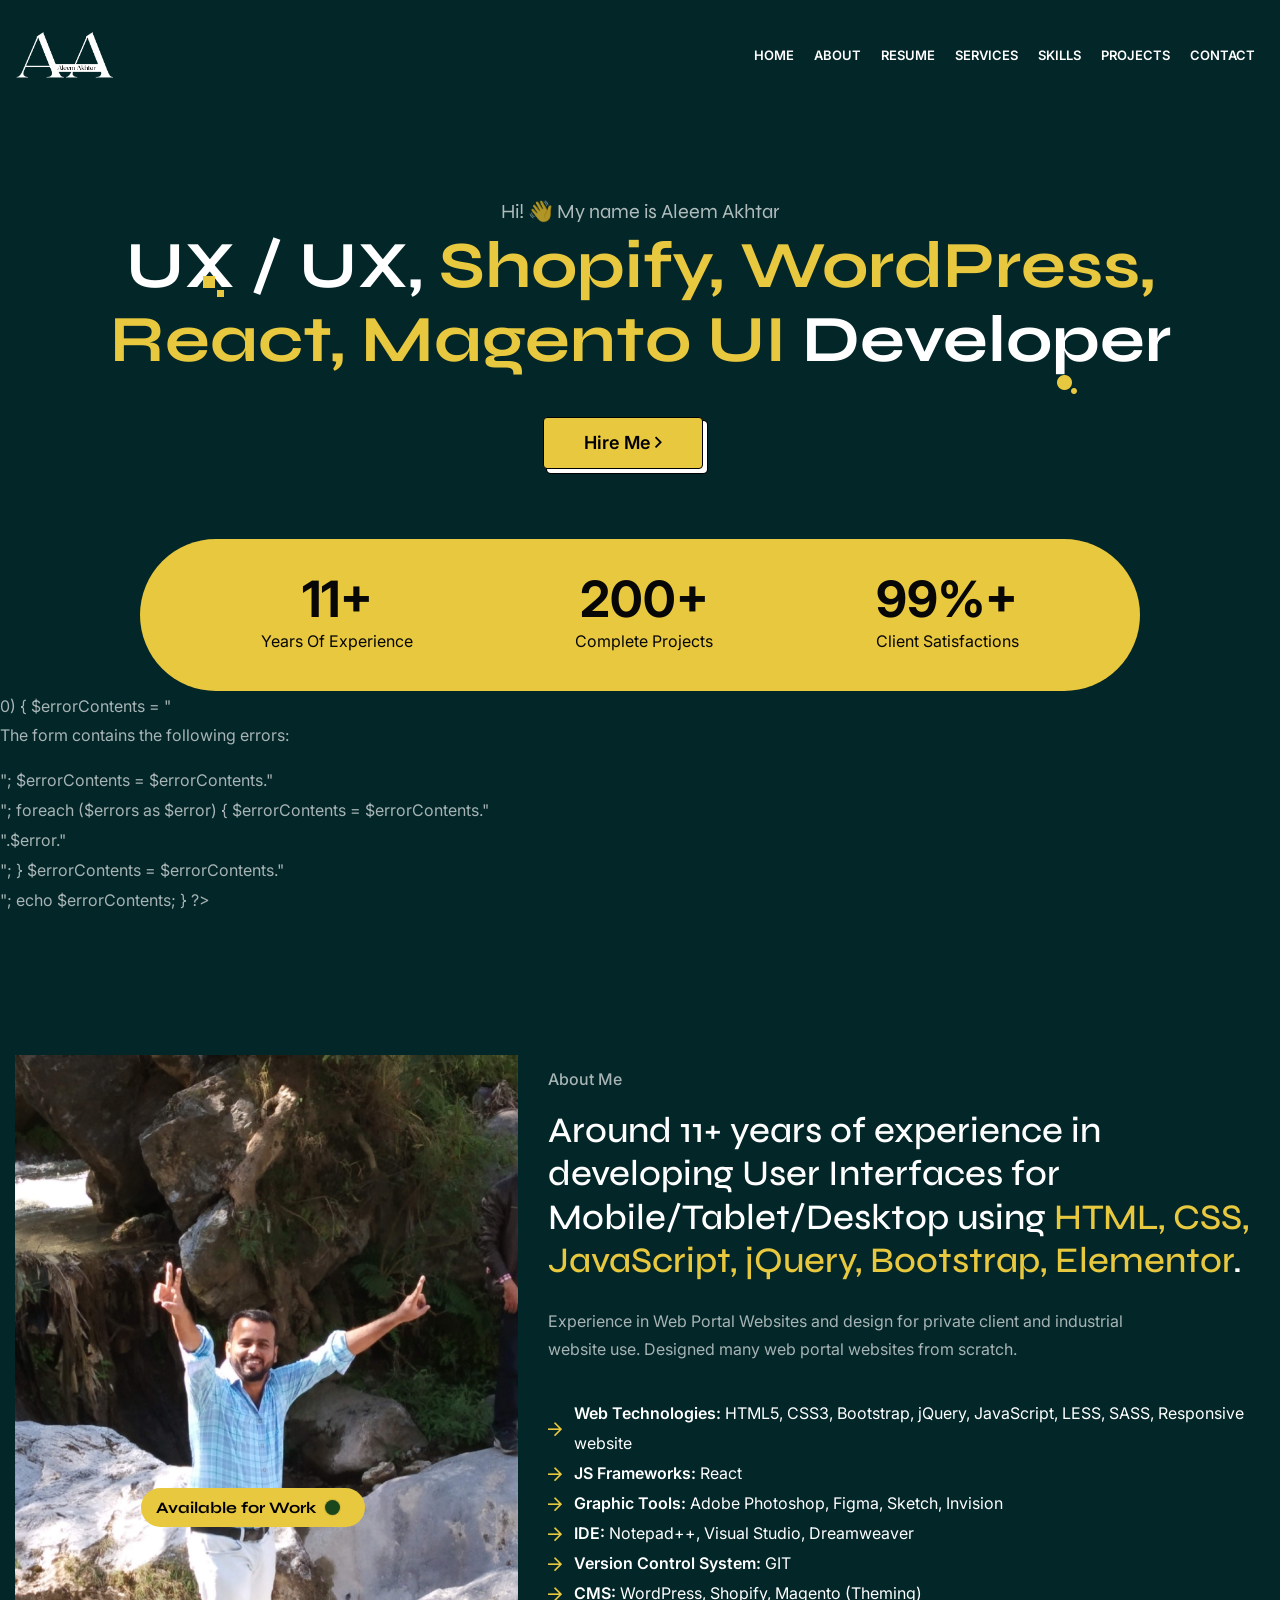
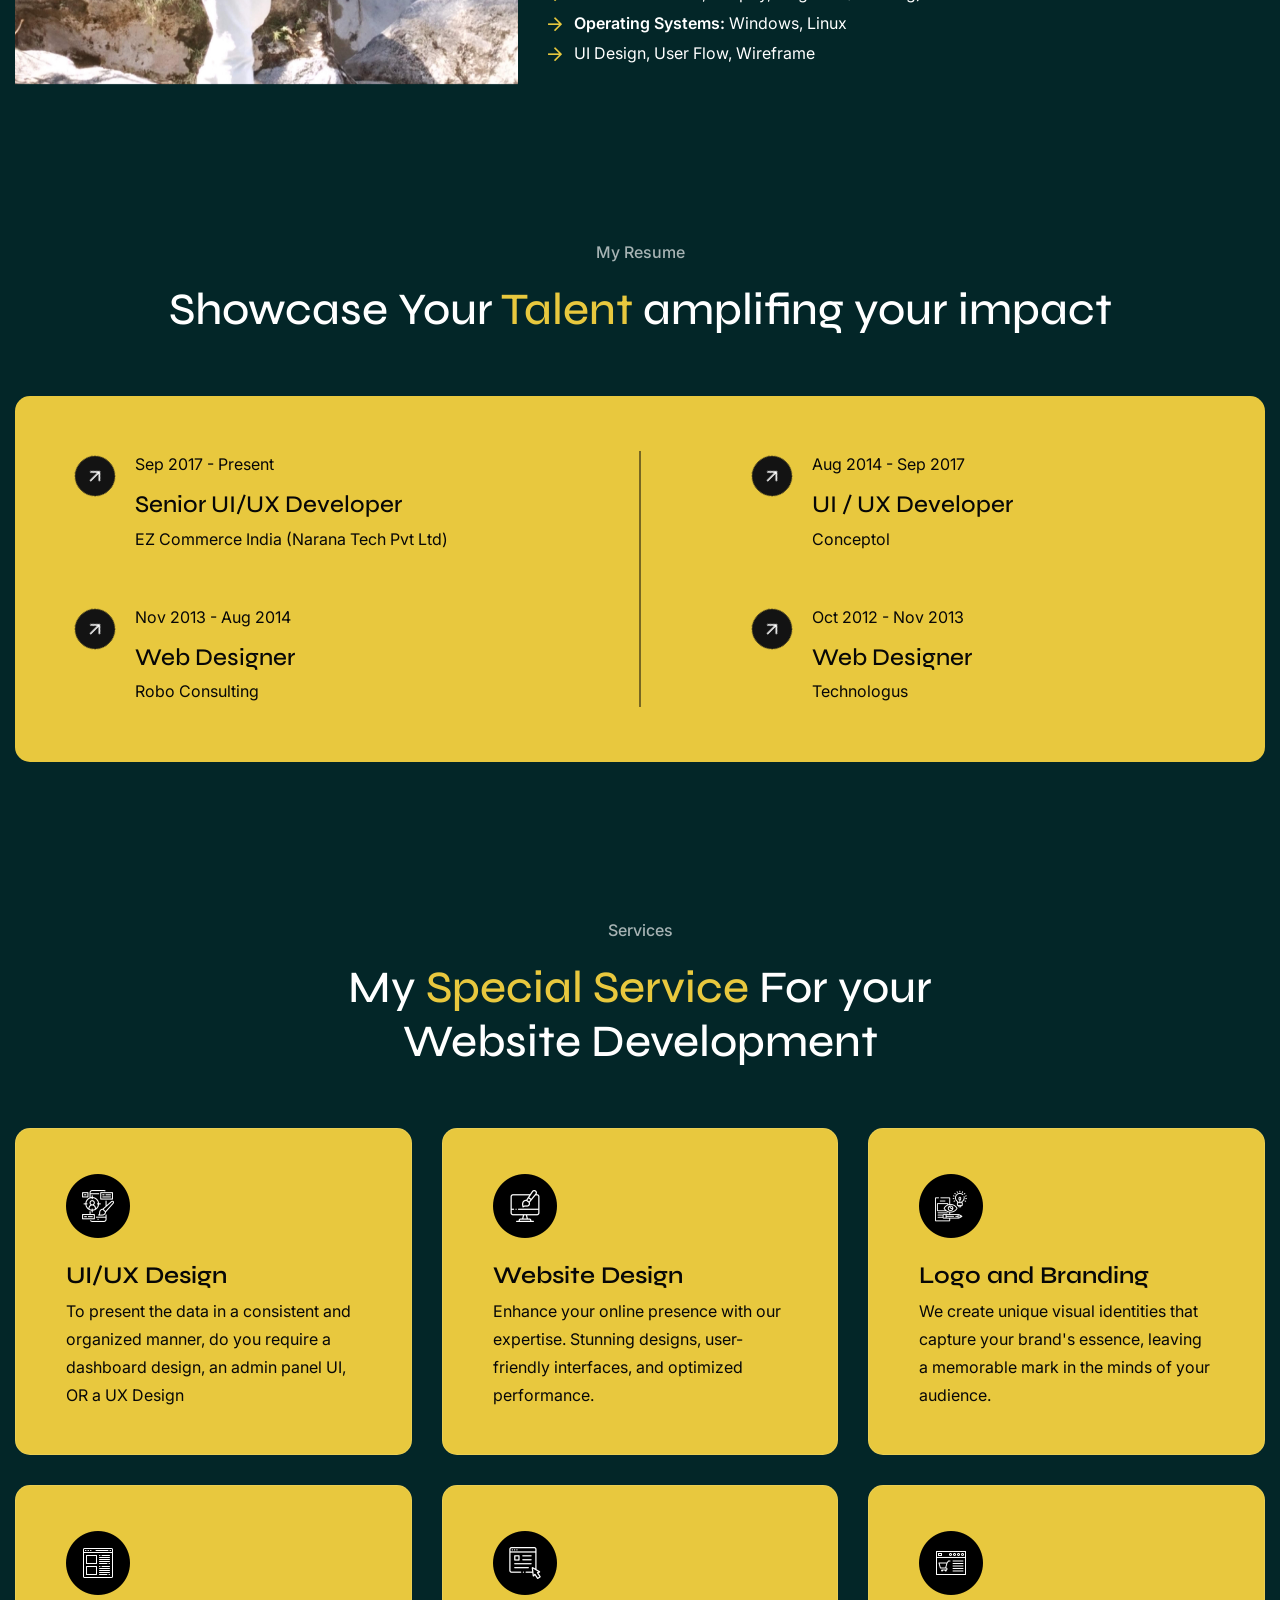
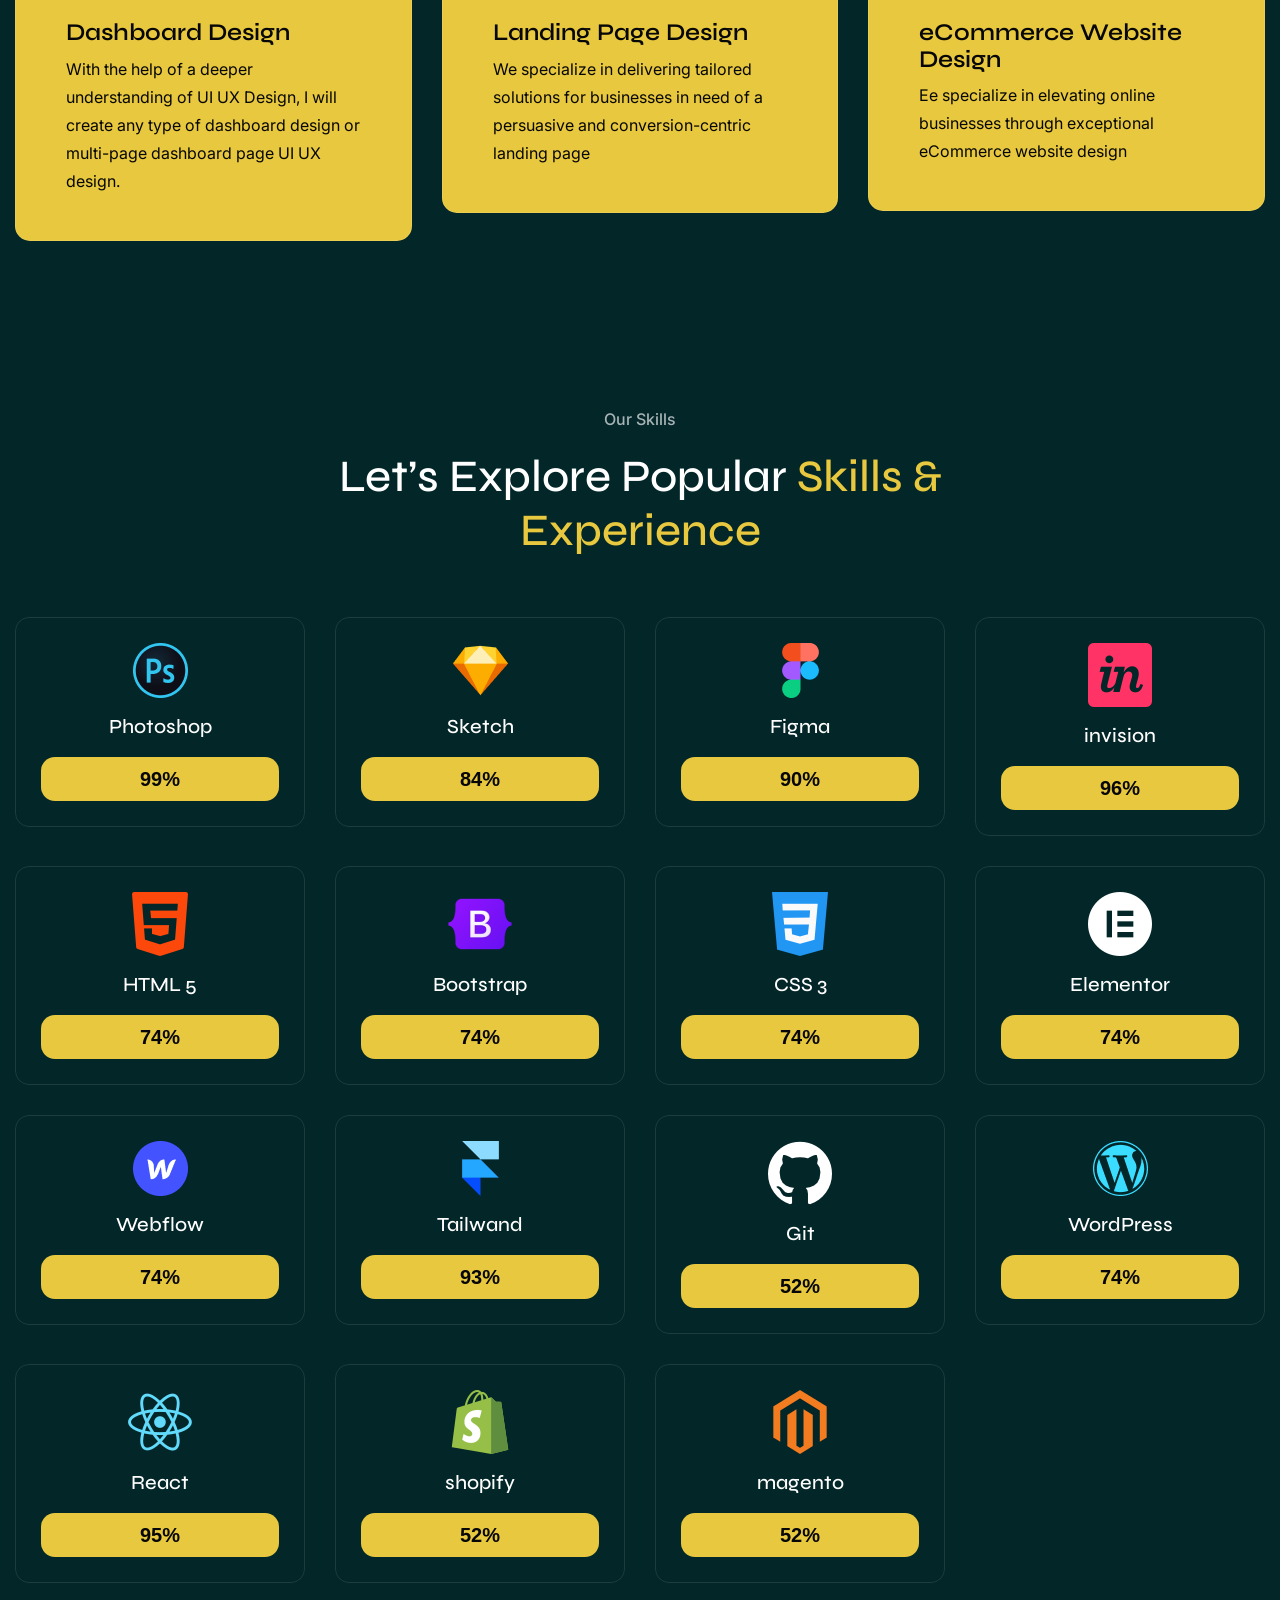
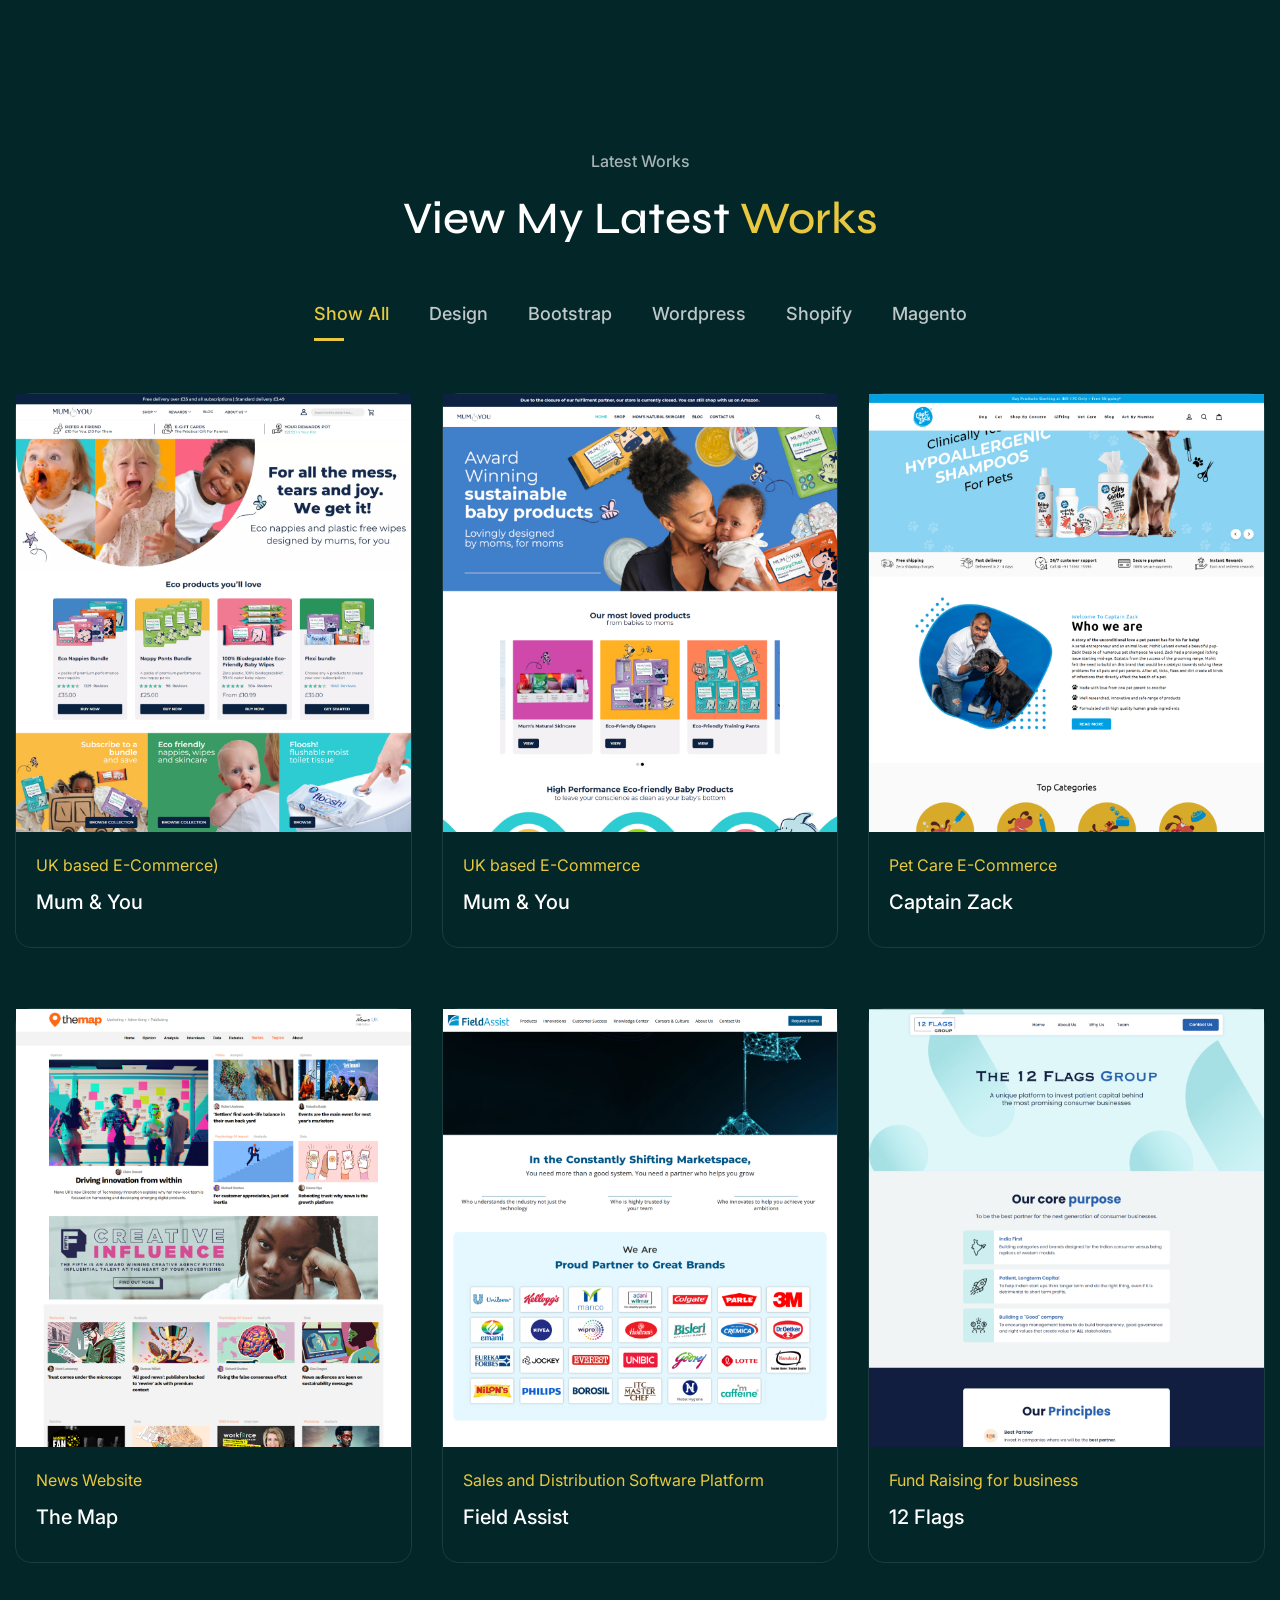
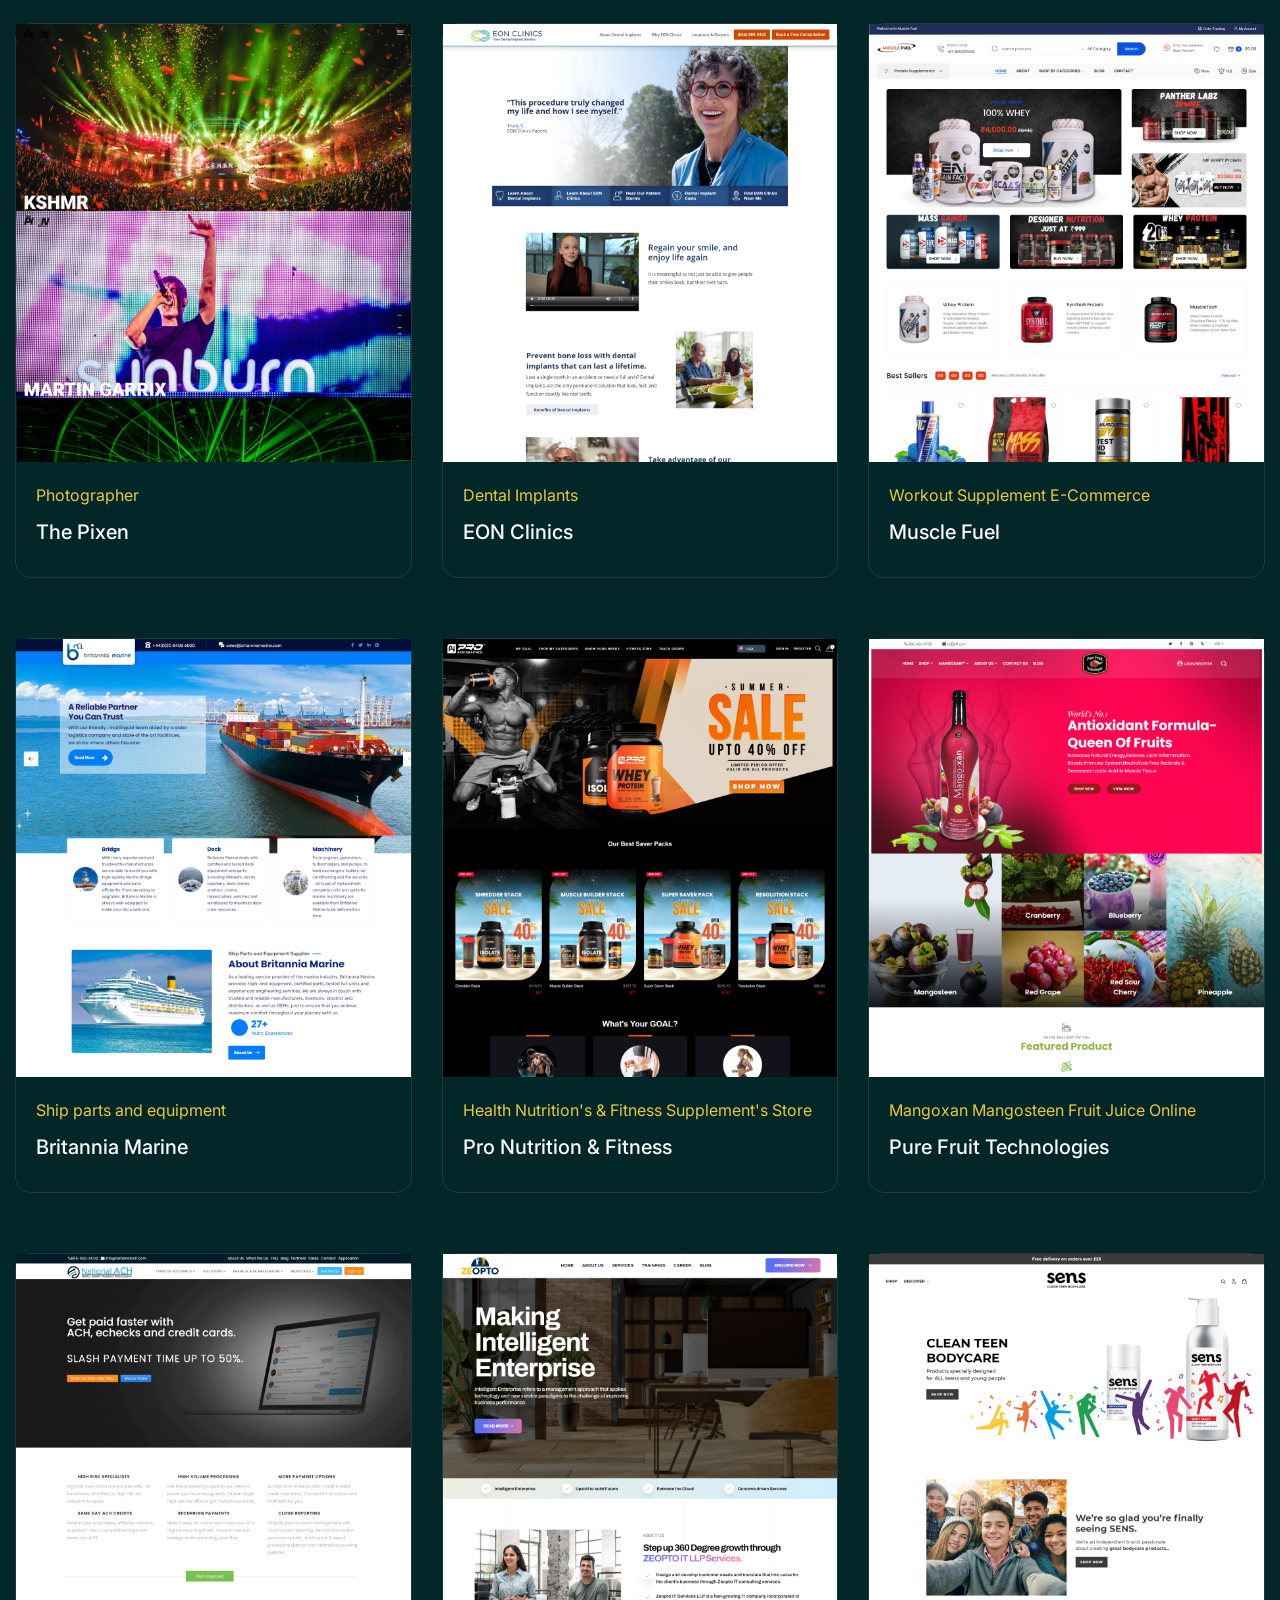
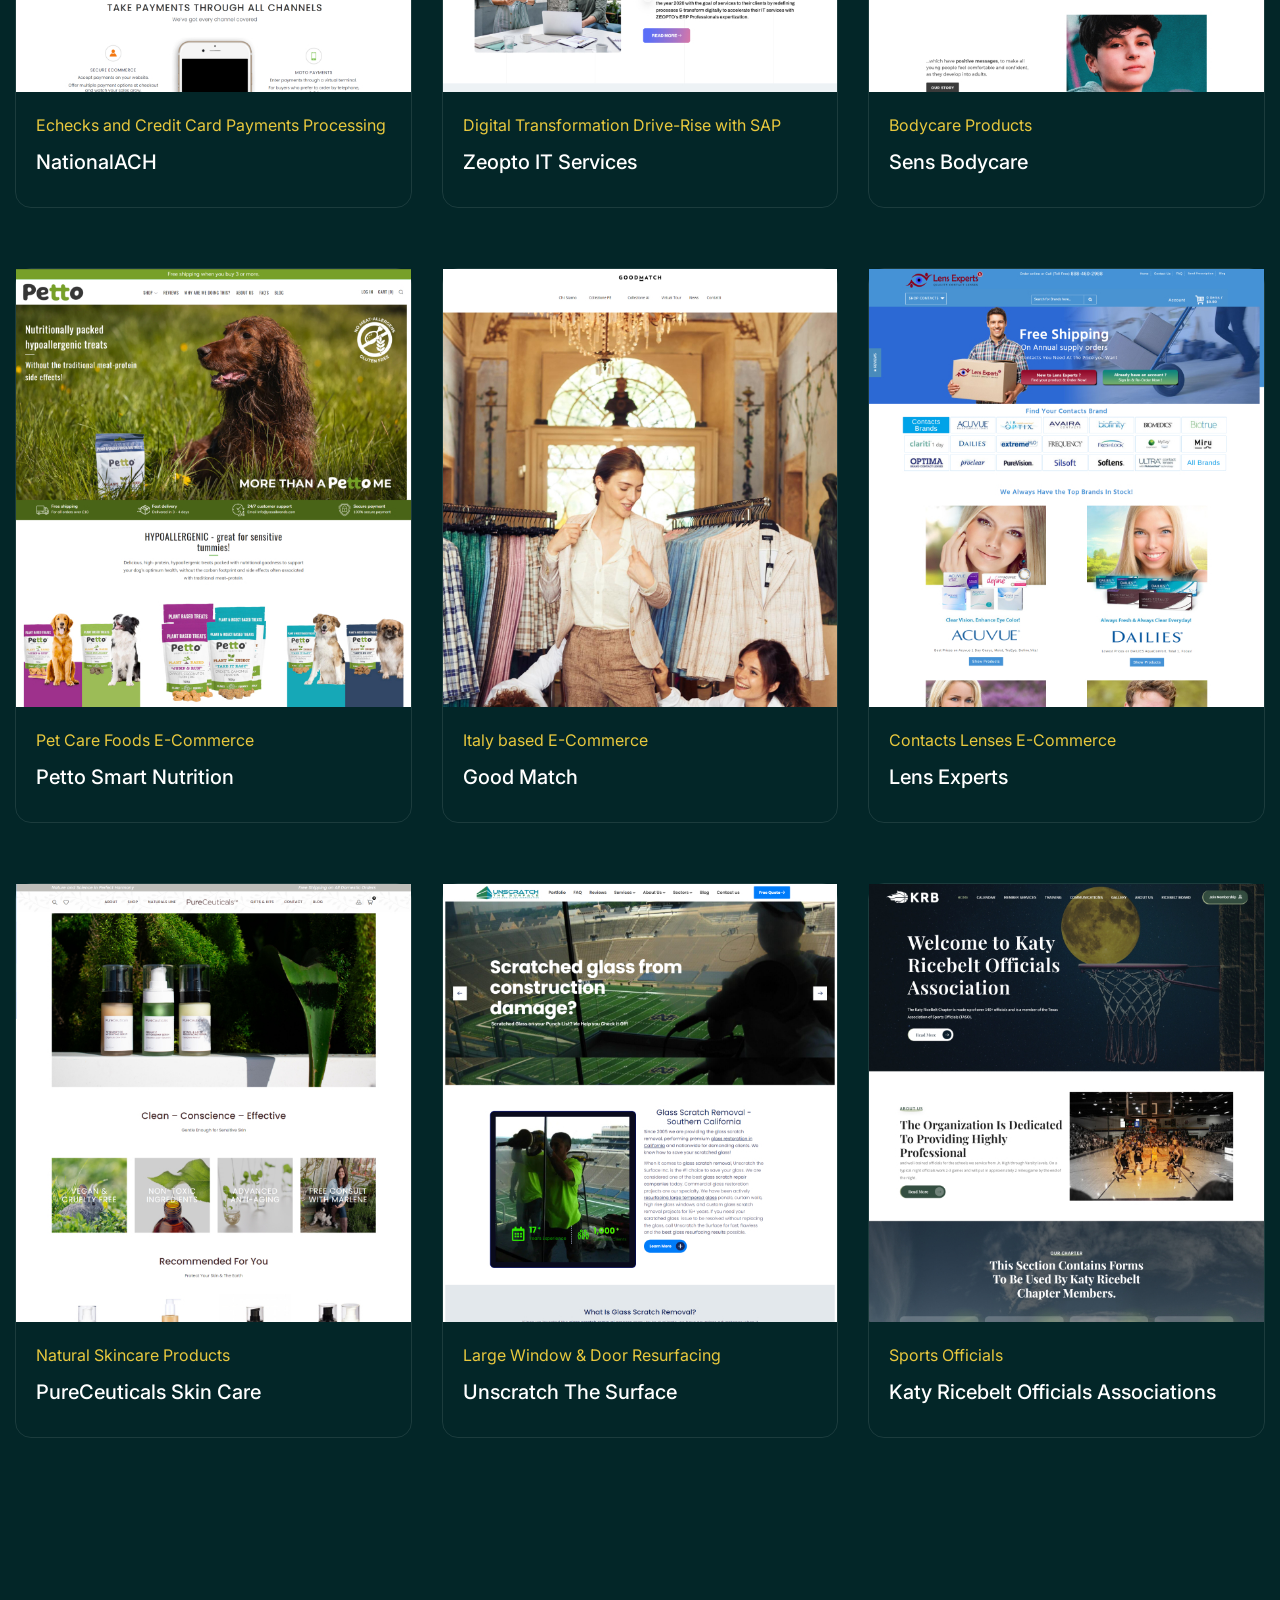
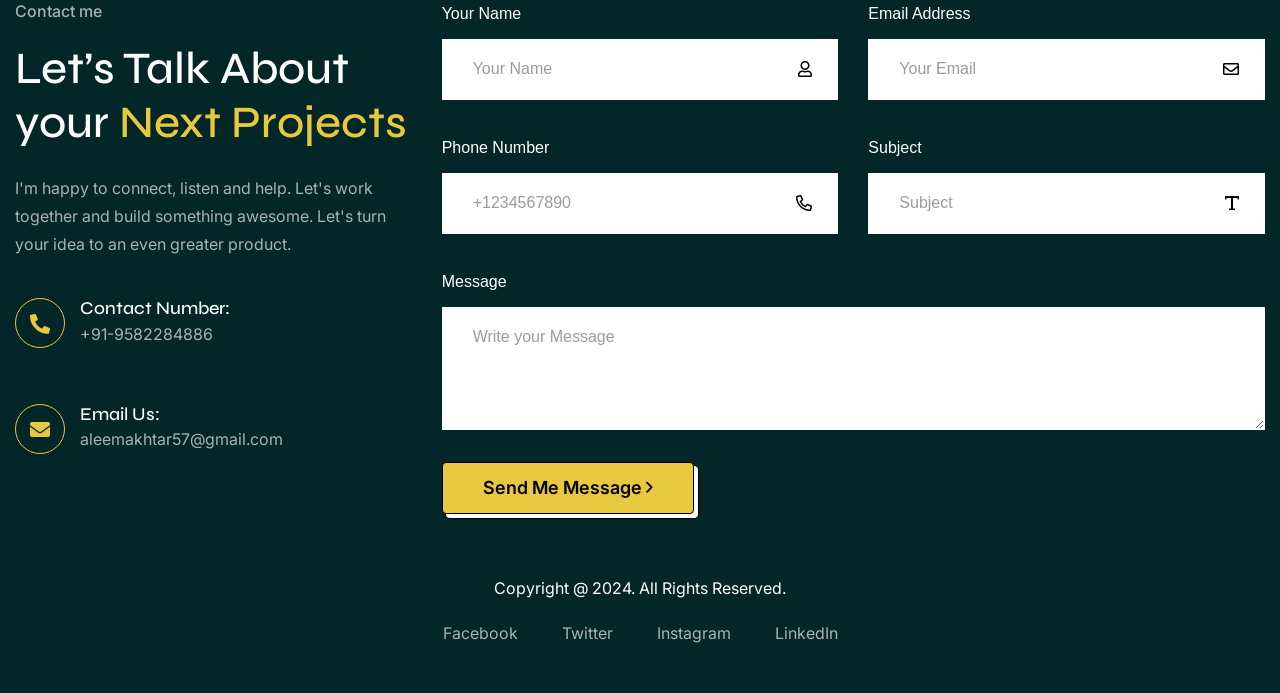
==== index.html @ ec2a960e "Add files via upload" ====
<!DOCTYPE html>
<html lang="en">
<head>
    <!-- META -->
    <meta charset="utf-8">
    <meta http-equiv="X-UA-Compatible" content="IE=edge">
    <meta name="viewport" content="width=device-width, initial-scale=1">
    <meta name="description" content="">
    <meta name="keywords" content="">
    <meta name="author" content="">
    <!-- PAGE TITLE -->
    <title>Aleem Akhtar</title>
    <!-- FAVICON ICON -->
    <link rel="shortcut icon" href="assets/images/favicon.png" type="image/x-icon" />
    <!-- ALL GOOGLE FONTS -->
    <link rel="preconnect" href="https://fonts.googleapis.com/">
    <link rel="preconnect" href="https://fonts.gstatic.com/" crossorigin>
    <link href="https://fonts.googleapis.com/css2?family=Inter:wght@300;400;600;700;900&amp;family=Syne:wght@400;500;600;700;800&amp;display=swap" rel="stylesheet">
    <!-- BOOTSTRAP CSS -->
    <link rel="stylesheet" href="assets/css/bootstrap.min.css" />
    <!-- FONT AWESOME CSS -->
    <link rel="stylesheet" href="assets/css/fontawesome.min.css" />
    <!-- NICE SELECT CSS -->
    <link rel="stylesheet" href="assets/css/nice-select.min.css" />
    <!-- ANIMATE CSS -->
    <link rel="stylesheet" href="assets/css/animate.min.css" />
    <!-- SLICK CSS -->
    <link rel="stylesheet" href="assets/css/slick.min.css" />
    <!-- SPACING CSS -->
    <link rel="stylesheet" href="assets/css/spacing.css" />
    <!-- MAIN STYLE CSS -->
    <link rel="stylesheet" href="assets/css/style.css" />
    <!-- RESPONSIVE CSS -->
    <link rel="stylesheet" href="assets/css/responsive.css">
    <!-- HTML5 shim and Respond.js IE8 support of HTML5 elements and media queries -->
    <!-- WARNING: Respond.js doesn't work if you view the page via file:// -->
    <!--[if lt IE 9]>
      <script src="https://oss.maxcdn.com/html5shiv/3.7.2/html5shiv.min.js"></script>
      <script src="https://oss.maxcdn.com/respond/1.4.2/respond.min.js"></script>
    <![endif]-->
</head>

<body>

    <!-- START PRELOADER AREA-->
    <div id="preloader-area">
        <div class="loader">
            <div class="bounce1"></div>
            <div class="bounce2"></div>
            <div class="bounce3"></div>
        </div>
    </div>
    <!-- END PRELOADER AREA -->
    <!-- START MENU DESIGN AREA -->
    <header class="main-header menu-absolute">
        <div class="header-upper">
            <div class="container">
                <div class="header-inner d-flex align-items-center">
                    <!-- START LOGO DESIGN AREA -->
                    <div class="logo-outer">
                        <div class="logo">
                            <a href="#"><img src="assets/images/logos/logo.png" alt="Logo" title="Logo" /></a>
                        </div>
                    </div>
                    <!-- / END LOGO DESIGN AREA -->
                    <!-- START NAV DESIGN AREA -->
                    <div class="nav-outer">
                        <!-- Main Menu -->
                        <nav class="main-menu navbar-expand-lg">
                            <div class="navbar-header">
                                <div class="mobile-logo my-15">
                                    <a href="#">
                                        <img src="assets/images/logos/logo.png" alt="Logo" title="Logo" />
                                    </a>
                                </div>
                                <!-- Toggle Button -->
                                <button type="button" class="navbar-toggle me-4" data-bs-toggle="collapse" data-bs-target=".navbar-collapse">
                                    <span class="icon-bar"></span>
                                    <span class="icon-bar"></span>
                                    <span class="icon-bar"></span>
                                </button>
                            </div>
                            <div class="navbar-collapse collapse">
                                <ul class="navigation onepage clearfix">
                                    <li><a class="nav-link-click" href="#home">Home</a></li>
                                    <li><a class="nav-link-click" href="#about">about</a></li>
                                    <li><a class="nav-link-click" href="#resume">Resume</a></li>
                                    <li><a class="nav-link-click" href="#services">services</a></li>
                                    <li><a class="nav-link-click" href="#skills">skills</a></li>
                                    <li><a class="nav-link-click" href="#portfolio">projects</a></li>
                                    <li><a class="nav-link-click" href="#contact">Contact</a></li>
                                </ul>
                            </div>
                        </nav>
                        <!-- / END NAV DESIGN AREA -->
                    </div>
                </div>
            </div>
        </div>
    </header>
    <!-- / END MENU DESIGN AREA -->
    <!-- START HEADER DESIGN AREA -->
    <section id="home" class="main-hero-area">
        <div class="container">
            <div class="row align-items-center">
                <div class="col-lg-12 col-sm-12">
                    <!-- START HERO DESIGN AREA -->
                    <div class="hero-content rmb-25 wow fadeInUp delay-0-2s text-center">
                        <h2>Hi! 👋 My name is Aleem Akhtar</h2>
                        <h1>UX / UX, <span>Shopify, WordPress, React, Magento UI</span> Developer</h1>
                        <div class="dot-shape">
                            <img src="assets/images/shape/about-dot.png" alt="Shape" />
                        </div>
                        <div class="dot-shape2">
                            <img src="assets/images/shape/dot-shape-circle.png" alt="Shape" />
                        </div>
                        <div class="hero-btns">
                            <a href="#contact" class="theme-btn">Hire Me <i class="far fa-angle-right"></i></a>
                        </div>
                    </div>
                    <!-- / END HERO DESIGN AREA -->
                    <!-- START COUNTER DESIGN AREA -->
                    <div class="hero-counter-area d-flex justify-content-around wow fadeInUp delay-0-4s">
                        <div class="counter-item counter-text-wrap">
                            <span class="count-text plus" data-speed="3000" data-stop="11">0</span>
                            <span class="counter-title">Years Of Experience</span>
                        </div>
                        <div class="counter-item counter-text-wrap">
                            <span class="count-text plus" data-speed="3000" data-stop="200">0</span>
                            <span class="counter-title">Complete Projects</span>
                        </div>
                        <div class="counter-item counter-text-wrap">
                            <span class="count-text percent" data-speed="3000" data-stop="99">0</span>
                            <span class="counter-title">Client Satisfactions</span>
                        </div>
                    </div>
                    <!-- / END COUNTER DESIGN AREA -->
                </div>
            </div>
        </div>
        </div>
    </section>
    <!-- / END HEADER DESIGN AREA -->
	
	<?php if($success) {
		echo "Mail sent successfully";
	} else if(count($erros)>0) {
		$errorContents = "<p>The form contains the following errors:</p>";
		$errorContents = $errorContents."<ul>";
        foreach ($errors as $error) {
			
           $errorContents = $errorContents."<li>".$error."</li>";
        }
		$errorContents = $errorContents."</ul>";
		echo $errorContents;
	}
	?>
    <!-- START ABOUT DESIGN AREA -->
    <section id="about" class="about-area">
        <div class="container">
            <div class="row gap-100 align-items-center">
                <!-- START ABOUT IMAGE DESIGN AREA -->
                <div class="col-lg-5">
                    <div class="about-image-part wow fadeInUp delay-0-3s">
                        <img src="assets/images/about/about1.jpg" alt="About Me" />
                        <div class="about-btn btn-one wow fadeInRight delay-0-4s">
                            <h6>Available for Work</h6>
                            <div class="circle pulse color-pulse"></div>
                        </div>
                        <div class="dot-shape">
                            <img src="assets/images/shape/about-dot.png" alt="Shape" />
                        </div>
                    </div>
                </div>
                <!-- / END ABOUT IMAGE DESIGN AREA -->
                <!-- START ABOUT TEXT DESIGN AREA -->
                <div class="col-lg-7">
                    <div class="about-content-part rel z-2 rmb-55">
                        <div class="section-title mb-35 wow fadeInUp delay-0-2s">
                            <span class="sub-title mb-15">About Me</span>
                            <h2>Around 11+ years of experience in developing User Interfaces for Mobile/Tablet/Desktop using <span>HTML, CSS, JavaScript, jQuery, Bootstrap, Elementor</span>.
                            </h2>
                            <p>Experience in Web Portal Websites and design for private client and industrial website use. Designed many web portal websites from scratch.
                            </p>
							

                        </div>
                        <ul class="list-style-one one-column wow fadeInUp delay-0-2s">
                           <li><span>Web Technologies:</span> HTML5, CSS3, Bootstrap, jQuery, JavaScript, LESS, SASS, Responsive website</p>
<li><span>JS Frameworks:</span> React</p>
<li><span>Graphic Tools:</span> Adobe Photoshop, Figma, Sketch, Invision</p>
<li><span>IDE:</span> Notepad++, Visual Studio, Dreamweaver</p>
<li><span>Version Control System:</span> GIT</p>
<li><span>CMS:</span> WordPress, Shopify, Magento (Theming)</p>
<li><span>Operating Systems:</span> Windows, Linux</p>
<li>UI Design, User Flow, Wireframe</p>

                        </ul>
                    </div>
                </div>
                <!-- / END ABOUT TEXT DESIGN AREA -->
            </div>
        </div>
    </section>
    <!-- / END ABOUT DESIGN AREA -->
    <!-- START RESUME DESIGN AREA -->
    <section id="resume" class="resume-area">
        <div class="container">
            <div class="row">
                <div class="col-lg-12">
                    <div class="row">
                        <div class="col-xl-12 col-lg-12">
                            <div class="section-title mb-60 wow fadeInUp delay-0-2s text-center">
                                <span class="sub-title mb-15">My Resume</span>
                                <h2>Showcase Your <span>Talent</span> amplifing your impact </h2>
                            </div>
                        </div>
                    </div>
                    <div class="resume-items-wrap">
                        <div class="row justify-content-between">
                            <!-- START SINGLE RESUME DESIGN AREA -->
                            <div class="col-xl-5 col-md-6">
                                <div class="resume-item wow fadeInUp delay-0-3s">
                                    <div class="icon">
                                        <i class="far fa-arrow-right"></i>
                                    </div>
                                    <div class="content">
                                        <span class="years">Sep 2017 - Present</span>
                                        <h4>Senior UI/UX Developer</h4>
                                        <span class="company">EZ Commerce India (Narana Tech Pvt Ltd)</span>
                                    </div>
                                </div>
                            </div>
                            <!-- / END SINGLE RESUME DESIGN AREA -->
                            <!-- START SINGLE RESUME DESIGN AREA -->
                            <div class="col-xl-5 col-md-6">
                                <div class="resume-item wow fadeInUp delay-0-4s">
                                    <div class="icon">
                                        <i class="far fa-arrow-right"></i>
                                    </div>
                                    <div class="content">
                                        <span class="years">Aug 2014 - Sep 2017</span>
                                        <h4>UI / UX Developer </h4>
                                        <span class="company">Conceptol</span>
                                    </div>
                                </div>
                            </div>
                            <!-- / END SINGLE RESUME DESIGN AREA -->
                            <!-- START SINGLE RESUME DESIGN AREA -->
                            <div class="col-xl-5 col-md-6">
                                <div class="resume-item wow fadeInUp delay-0-2s">
                                    <div class="icon">
                                        <i class="far fa-arrow-right"></i>
                                    </div>
                                    <div class="content">
                                        <span class="years">Nov 2013 - Aug 2014</span>
                                        <h4>Web Designer </h4>
                                        <span class="company">Robo Consulting</span>
                                    </div>
                                </div>
                            </div>
                            <!-- / END SINGLE RESUME DESIGN AREA -->
                            <!-- START SINGLE RESUME DESIGN AREA -->
                            <div class="col-xl-5 col-md-6">
                                <div class="resume-item wow fadeInUp delay-0-4s">
                                    <div class="icon">
                                        <i class="far fa-arrow-right"></i>
                                    </div>
                                    <div class="content">
                                        <span class="years">Oct 2012 - Nov 2013</span>
                                        <h4>Web Designer </h4>
                                        <span class="company">Technologus</span>
                                    </div>
                                </div>
                            </div>
                            <!-- / END SINGLE RESUME DESIGN AREA -->
                           
                           
                        </div>
                    </div>
                </div>
            </div>
        </div>
    </section>
    <!-- / END RESUME DESIGN AREA -->
    <!-- START SERVICE DESIGN AREA -->
    <section id="services" class="services-area">
        <div class="container">
            <div class="row justify-content-center">
                <div class="col-xl-6 col-lg-8">
                    <div class="section-title text-center mb-60 wow fadeInUp delay-0-2s">
                        <span class="sub-title mb-15">Services</span>
                        <h2>
                            My <span>Special Service</span> For your Website Development
                        </h2>
                    </div>
                </div>
            </div>
            <div class="row">
                <!-- START SINGLE SERVICE DESIGN AREA -->
                <div class="col-lg-4 col-md-6">
                    <div class="service-item wow fadeInUp delay-0-2s">
                        <div class="content">
                           <img src="assets/images/skills/ui-ux.png" alt="" />
                            <h4>UI/UX Design</h4>
                            <p>To present the data in a consistent and organized manner, do you require a dashboard design, an admin panel UI, OR a UX Design</p>
                        </div>
                    </div>
                </div>
                <!-- / END SINGLE SERVICE DESIGN AREA -->
                <!-- START SINGLE SERVICE DESIGN AREA -->
                <div class="col-lg-4 col-md-6">
                    <div class="service-item wow fadeInUp delay-0-4s">
                        <div class="content">
                            <img src="assets/images/skills/Website-Design.png" alt="" />
                            <h4>Website Design</h4>
                            <p>Enhance your online presence with our expertise. Stunning designs, user-friendly interfaces, and optimized performance. </p>
                        </div>
                    </div>
                </div>
                <!-- / END SINGLE SERVICE DESIGN AREA -->
                <!-- START SINGLE SERVICE DESIGN AREA -->
                <div class="col-lg-4 col-md-6">
                    <div class="service-item wow fadeInUp delay-0-6s">
                        <div class="content">
                             <img src="assets/images/skills/Logo-Branding.png" alt="" />
                            <h4>Logo and Branding</h4>
                            <p> We create unique visual identities that capture your brand's essence, leaving a memorable mark in the minds of your audience.</p>
                        </div>
                    </div>
                </div>
                <!-- / END SINGLE SERVICE DESIGN AREA -->
				<!-- START SINGLE SERVICE DESIGN AREA -->
                <div class="col-lg-4 col-md-6">
                    <div class="service-item wow fadeInUp delay-0-2s">
                        <div class="content">
                               <img src="assets/images/skills/Dashboard-Design.png" alt="" />
                            <h4>Dashboard Design</h4>
                            <p>With the help of a deeper understanding of UI UX Design, I will create any type of dashboard design or multi-page dashboard page UI UX design.</p>
                        </div>
                    </div>
                </div>
                <!-- / END SINGLE SERVICE DESIGN AREA -->
                <!-- START SINGLE SERVICE DESIGN AREA -->
                <div class="col-lg-4 col-md-6">
                    <div class="service-item wow fadeInUp delay-0-4s">
                        <div class="content">
                             <img src="assets/images/skills/Landing-Page-Design.png" alt="" />
                            <h4>Landing Page Design</h4>
                            <p>We specialize in delivering tailored solutions for businesses in need of a persuasive and conversion-centric landing page</p>
                        </div>
                    </div>
                </div>
                <!-- / END SINGLE SERVICE DESIGN AREA -->
                <!-- START SINGLE SERVICE DESIGN AREA -->
                <div class="col-lg-4 col-md-6">
                    <div class="service-item wow fadeInUp delay-0-6s">
                        <div class="content">
                              <img src="assets/images/skills/eCommerce-Website-Design.png" alt="" />
                            <h4>eCommerce Website Design</h4>
                            <p>Ee specialize in elevating online businesses through exceptional eCommerce website design</p>
                        </div>
                    </div>
                </div>
                <!-- / END SINGLE SERVICE DESIGN AREA -->
            </div>
        </div>
    </section>
    <!-- / END SERVICE DESIGN AREA -->
    <!-- START SKILL DESIGN AREA -->
    <section id="skills" class="skill-area">
        <div class="container">
            <div class="row justify-content-center">
                <div class="col-xl-6 col-lg-8">
                    <div class="section-title text-center mb-60 wow fadeInUp delay-0-2s">
                        <span class="sub-title mb-15">Our Skills</span>
                        <h2>
                            Let’s Explore Popular <span>Skills & Experience</span>
                        </h2>
                    </div>
                </div>
            </div>
            <div class="row">
                <div class="col-lg-12">
                    <div class="skill-items-wrap">
                        <div class="row">
						 <div class="col-xl-3 col-lg-4 col-md-3 col-sm-4 col-6">
                                <div class="skill-item wow fadeInUp delay-0-4s">
                                    <img src="assets/images/skills/skill3.png" alt="Skill" />
                                    <h5>Photoshop</h5>
                                    <span class="percent">99%</span>
                                </div>
                            </div>
							  <div class="col-xl-3 col-lg-4 col-md-3 col-sm-4 col-6">
                                <div class="skill-item wow fadeInUp delay-0-5s">
                                    <img src="assets/images/skills/skill8.png" alt="Skill" />
                                    <h5>Sketch</h5>
                                    <span class="percent">84%</span>
                                </div>
                            </div>
                            <div class="col-xl-3 col-lg-4 col-md-3 col-sm-4 col-6">
                                <div class="skill-item wow fadeInUp delay-0-2s">
                                    <img src="assets/images/skills/skill1.png" alt="Skill" />
                                    <h5>Figma</h5>
                                    <span class="percent">90%</span>
                                </div>
                            </div>
                             <div class="col-xl-3 col-lg-4 col-md-3 col-sm-4 col-6">
                                <div class="skill-item wow fadeInUp delay-0-3s">
                                    <img src="assets/images/skills/invision.png" alt="Skill" />
                                    <h5>invision</h5>
                                    <span class="percent">96%</span>
                                </div>
                            </div>
                          
                            <div class="col-xl-3 col-lg-4 col-md-3 col-sm-4 col-6">
                                <div class="skill-item wow fadeInUp delay-0-5s">
                                    <img src="assets/images/skills/html-5.png" alt="Skill" />
                                    <h5>HTML 5</h5>
                                    <span class="percent">74%</span>
                                </div>
                            </div>
							<div class="col-xl-3 col-lg-4 col-md-3 col-sm-4 col-6">
                                <div class="skill-item wow fadeInUp delay-0-5s">
                                    <img src="assets/images/skills/bootstrap.png" alt="Skill" />
                                    <h5>Bootstrap</h5>
                                    <span class="percent">74%</span>
                                </div>
                            </div>
							<div class="col-xl-3 col-lg-4 col-md-3 col-sm-4 col-6">
                                <div class="skill-item wow fadeInUp delay-0-5s">
                                    <img src="assets/images/skills/css-3.png" alt="Skill" />
                                    <h5>CSS 3</h5>
                                    <span class="percent">74%</span>
                                </div>
                            </div>
							  <div class="col-xl-3 col-lg-4 col-md-3 col-sm-4 col-6">
                                <div class="skill-item wow fadeInUp delay-0-5s">
                                    <img src="assets/images/skills/elementor.png" alt="Skill" />
                                    <h5>Elementor</h5>
                                    <span class="percent">74%</span>
                                </div>
                            </div>
							<div class="col-xl-3 col-lg-4 col-md-3 col-sm-4 col-6">
                                <div class="skill-item wow fadeInUp delay-0-5s">
                                    <img src="assets/images/skills/skill6.png" alt="Skill" />
                                    <h5>Webflow</h5>
                                    <span class="percent">74%</span>
                                </div>
                            </div>
							<div class="col-xl-3 col-lg-4 col-md-3 col-sm-4 col-6">
                                <div class="skill-item wow fadeInUp delay-0-3s">
                                    <img src="assets/images/skills/skill2.png" alt="Skill" />
                                    <h5>Tailwand</h5>
                                    <span class="percent">93%</span>
                                </div>
                            </div>
							<div class="col-xl-3 col-lg-4 col-md-3 col-sm-4 col-6">
                                <div class="skill-item wow fadeInUp delay-0-4s">
                                    <img src="assets/images/skills/github.png" alt="Skill" />
                                    <h5>Git</h5>
                                    <span class="percent">52%</span>
                                </div>
                            </div>
							<div class="col-xl-3 col-lg-4 col-md-3 col-sm-4 col-6">
                                <div class="skill-item wow fadeInUp delay-0-5s">
                                    <img src="assets/images/skills/skill4.png" alt="Skill" />
                                    <h5>WordPress</h5>
                                    <span class="percent">74%</span>
                                </div>
                            </div>
                            <div class="col-xl-3 col-lg-4 col-md-3 col-sm-4 col-6">
                                <div class="skill-item wow fadeInUp delay-0-2s">
                                    <img src="assets/images/skills/react.png" alt="Skill" />
                                    <h5>React</h5>
                                    <span class="percent">95%</span>
                                </div>
                            </div>
							
                           
                            <div class="col-xl-3 col-lg-4 col-md-3 col-sm-4 col-6">
                                <div class="skill-item wow fadeInUp delay-0-4s">
                                    <img src="assets/images/skills/shopify.png" alt="Skill" />
                                    <h5>shopify</h5>
                                    <span class="percent">52%</span>
                                </div>
                            </div>
							<div class="col-xl-3 col-lg-4 col-md-3 col-sm-4 col-6">
                                <div class="skill-item wow fadeInUp delay-0-4s">
                                    <img src="assets/images/skills/magento.png" alt="Skill" />
                                    <h5>magento</h5>
                                    <span class="percent">52%</span>
                                </div>
                            </div>
							
                          
                        </div>
                    </div>
                </div>
            </div>
        </div>
    </section>
    <!-- / END SKILL DESIGN AREA -->
    <!-- START PORTFOLIO DESIGN AREA -->
    <section id="portfolio" class="projects-area">
        <div class="container">
            <div class="row justify-content-center">
                <div class="col-xl-12">
                    <div class="section-title text-center mb-60 wow fadeInUp delay-0-2s">
                        <span class="sub-title mb-15">Latest Works</span>
                        <h2>View My Latest <span>Works</span></h2>
                    </div>
                </div>
            </div>
            <ul class="project-filter filter-btns-one justify-content-center pb-35 wow fadeInUp delay-0-2s">
                <li data-filter="*" class="current">Show All</li>
                <li data-filter=".design">Design</li>
                <li data-filter=".bootstrap">Bootstrap</li>
				<li data-filter=".wordpress">Wordpress</li>
                <li data-filter=".shopify">Shopify</li>
                <li data-filter=".magento">Magento</li>
            </ul>
            <div class="row project-masonry-active">
                <!-- START SINGLE PORTFOLIO DESIGN AREA -->
                <div class="col-lg-4 col-md-6 item design magento bootstrap">
                    <div class="project-item style-two wow fadeInUp delay-0-2s">
                        <div class="project-image">
                            <img src="assets/images/projects/mumandyou.jpg" alt="Project">
                            <a href="#" class="details-btn"><i class="far fa-arrow-right"></i></a>
                        </div>
                        <div class="project-content">
                            <span class="sub-title">UK based E-Commerce)</span>
                            <h3><a href="#">Mum &amp; You</a></h3>
                        </div>
                    </div>
                </div> 
				<div class="col-lg-4 col-md-6 item design shopify bootstrap">
                    <div class="project-item style-two wow fadeInUp delay-0-2s">
                        <div class="project-image">
                            <img src="assets/images/projects/mumandyou-us.jpg" alt="Project">
                            <a href="#" class="details-btn"><i class="far fa-arrow-right"></i></a>
                        </div>
                        <div class="project-content">
                            <span class="sub-title">UK based E-Commerce</span>
                            <h3><a href="#">Mum &amp; You</a></h3>
                        </div>
                    </div>
                </div>
                <!-- START PORTFOLIO DESIGN AREA -->
                <!-- START SINGLE PORTFOLIO DESIGN AREA -->
                <div class="col-lg-4 col-md-6 item design shopify">
                    <div class="project-item style-two wow fadeInUp delay-0-4s">
                        <div class="project-image">
                            <img src="assets/images/projects/captainzack.jpg" alt="Project">
                            <a href="#" class="details-btn"><i class="far fa-arrow-right"></i></a>
                        </div>
                        <div class="project-content">
                            <span class="sub-title">Pet Care E-Commerce</span>
                            <h3><a href="#">Captain Zack</a></h3>
                        </div>
                    </div>
                </div>
                <!-- / END SINGLE PORTFOLIO DESIGN AREA -->
                <!-- START SINGLE PORTFOLIO DESIGN AREA -->
                <div class="col-lg-4 col-md-6 item design wordPress">
                    <div class="project-item style-two wow fadeInUp delay-0-2s">
                        <div class="project-image">
                            <img src="assets/images/projects/themap.jpg" alt="Project">
                            <a href="#" class="details-btn"><i class="far fa-arrow-right"></i></a>
                        </div>
                        <div class="project-content">
                            <span class="sub-title">News Website</span>
                            <h3><a href="#">The Map </a></h3>
                        </div>
                    </div>
                </div>
                <!-- / END SINGLE PORTFOLIO DESIGN AREA -->
                <!-- START SINGLE PORTFOLIO DESIGN AREA -->
                <div class="col-lg-4 col-md-6 item design wordPress">
                    <div class="project-item style-two wow fadeInUp delay-0-4s">
                        <div class="project-image">
                            <img src="assets/images/projects/fieldassist.jpg" alt="Project">
                            <a href="#" class="details-btn"><i class="far fa-arrow-right"></i></a>
                        </div>
                        <div class="project-content">
                            <span class="sub-title">Sales and Distribution Software Platform </span>
                            <h3><a href="#">Field Assist </a></h3>
                        </div>
                    </div>
                </div>
                <!-- / END SINGLE PORTFOLIO DESIGN AREA -->
                <!-- START SINGLE PORTFOLIO DESIGN AREA -->
                <div class="col-lg-4 col-md-6 item design wordpress bootstrap">
                    <div class="project-item style-two wow fadeInUp delay-0-2s">
                        <div class="project-image">
                            <img src="assets/images/projects/12flags.jpg" alt="Project">
                            <a href="#" class="details-btn"><i class="far fa-arrow-right"></i></a>
                        </div>
                        <div class="project-content">
                            <span class="sub-title">Fund Raising for business</span>
                            <h3><a href="#">12 Flags</a></h3>
                        </div>
                    </div>
                </div>
                <!-- / END SINGLE PORTFOLIO DESIGN AREA -->
               	<!-- START SINGLE PORTFOLIO DESIGN AREA -->
                <div class="col-lg-4 col-md-6 item design wordpress bootstrap">
                    <div class="project-item style-two wow fadeInUp delay-0-2s">
                        <div class="project-image">
                            <img src="assets/images/projects/thepixen.jpg" alt="Project">
                            <a href="#" class="details-btn"><i class="far fa-arrow-right"></i></a>
                        </div>
                        <div class="project-content">
                            <span class="sub-title">Photographer</span>
                            <h3><a href="#">The Pixen</a></h3>
                        </div>
                    </div>
                </div>
                <!-- / END SINGLE PORTFOLIO DESIGN AREA -->
				<!-- START SINGLE PORTFOLIO DESIGN AREA -->
                <div class="col-lg-4 col-md-6 item design wordpress">
                    <div class="project-item style-two wow fadeInUp delay-0-2s">
                        <div class="project-image">
                            <img src="assets/images/projects/eonclinics.jpg" alt="Project">
                            <a href="#" class="details-btn"><i class="far fa-arrow-right"></i></a>
                        </div>
                        <div class="project-content">
                            <span class="sub-title">Dental Implants</span>
                            <h3><a href="#">EON Clinics</a></h3>
                        </div>
                    </div>
                </div>
                <!-- / END SINGLE PORTFOLIO DESIGN AREA -->
           	<!-- START SINGLE PORTFOLIO DESIGN AREA -->
                <div class="col-lg-4 col-md-6 item design wordpress">
                    <div class="project-item style-two wow fadeInUp delay-0-2s">
                        <div class="project-image">
                            <img src="assets/images/projects/musclefuel.jpg" alt="Project">
                            <a href="#" class="details-btn"><i class="far fa-arrow-right"></i></a>
                        </div>
                        <div class="project-content">
                            <span class="sub-title">Workout Supplement E-Commerce</span>
                            <h3><a href="#">Muscle Fuel</a></h3>
                        </div>
                    </div>
                </div>
                <!-- / END SINGLE PORTFOLIO DESIGN AREA -->
				<!-- START SINGLE PORTFOLIO DESIGN AREA -->
                <div class="col-lg-4 col-md-6 item design wordpress">
                    <div class="project-item style-two wow fadeInUp delay-0-2s">
                        <div class="project-image">
                            <img src="assets/images/projects/BritanniaMarine.jpg" alt="Project">
                            <a href="#" class="details-btn"><i class="far fa-arrow-right"></i></a>
                        </div>
                        <div class="project-content">
                            <span class="sub-title">Ship parts and equipment</span>
                            <h3><a href="#">Britannia Marine</a></h3>
                        </div>
                    </div>
                </div>
                <!-- / END SINGLE PORTFOLIO DESIGN AREA --> <!-- START SINGLE PORTFOLIO DESIGN AREA -->
                <div class="col-lg-4 col-md-6 item design bootstrap">
                    <div class="project-item style-two wow fadeInUp delay-0-2s">
                        <div class="project-image">
                            <img src="assets/images/projects/pnfit.jpg" alt="Project">
                            <a href="#" class="details-btn"><i class="far fa-arrow-right"></i></a>
                        </div>
                        <div class="project-content">
                            <span class="sub-title">Health Nutrition&#039;s &amp; Fitness Supplement&#039;s Store</span>
                            <h3><a href="#">Pro Nutrition & Fitness</a></h3>
                        </div>
                    </div>
                </div>
                <!-- / END SINGLE PORTFOLIO DESIGN AREA --> 
				<!-- START SINGLE PORTFOLIO DESIGN AREA -->
                <div class="col-lg-4 col-md-6 item design magento">
                    <div class="project-item style-two wow fadeInUp delay-0-2s">
                        <div class="project-image">
                            <img src="assets/images/projects/purefruittechnologies.jpg" alt="Project">
                            <a href="#" class="details-btn"><i class="far fa-arrow-right"></i></a>
                        </div>
                        <div class="project-content">
                            <span class="sub-title">Mangoxan Mangosteen Fruit Juice Online</span>
                            <h3><a href="#">Pure Fruit Technologies</a></h3>
                        </div>
                    </div>
                </div>
                <!-- / END SINGLE PORTFOLIO DESIGN AREA -->
				<!-- START SINGLE PORTFOLIO DESIGN AREA -->
                <div class="col-lg-4 col-md-6 item design wordpress bootstrap">
                    <div class="project-item style-two wow fadeInUp delay-0-2s">
                        <div class="project-image">
                            <img src="assets/images/projects/nationalach.jpg" alt="Project">
                            <a href="#" class="details-btn"><i class="far fa-arrow-right"></i></a>
                        </div>
                        <div class="project-content">
                            <span class="sub-title">Echecks and Credit Card Payments Processing</span>
                            <h3><a href="#">NationalACH</a></h3>
                        </div>
                    </div>
                </div>
                <!-- / END SINGLE PORTFOLIO DESIGN AREA -->
				
				<!-- START SINGLE PORTFOLIO DESIGN AREA -->
                <div class="col-lg-4 col-md-6 item design wordpress bootstrap">
                    <div class="project-item style-two wow fadeInUp delay-0-2s">
                        <div class="project-image">
                            <img src="assets/images/projects/zeopto.jpg" alt="Project">
                            <a href="#" class="details-btn"><i class="far fa-arrow-right"></i></a>
                        </div>
                        <div class="project-content">
                            <span class="sub-title">Digital Transformation Drive-Rise with SAP</span>
                            <h3><a href="#">Zeopto IT Services</a></h3>
                        </div>
                    </div>
                </div>
                <!-- / END SINGLE PORTFOLIO DESIGN AREA --> 
				<!-- START SINGLE PORTFOLIO DESIGN AREA -->
                <div class="col-lg-4 col-md-6 item design shopify">
                    <div class="project-item style-two wow fadeInUp delay-0-2s">
                        <div class="project-image">
                            <img src="assets/images/projects/sensbodycare.jpg" alt="Project">
                            <a href="#" class="details-btn"><i class="far fa-arrow-right"></i></a>
                        </div>
                        <div class="project-content">
                            <span class="sub-title">Bodycare Products</span>
                            <h3><a href="#">Sens Bodycare</a></h3>
                        </div>
                    </div>
                </div>
                <!-- / END SINGLE PORTFOLIO DESIGN AREA -->
				<!-- START SINGLE PORTFOLIO DESIGN AREA -->
                <div class="col-lg-4 col-md-6 item design shopify">
                    <div class="project-item style-two wow fadeInUp delay-0-2s">
                        <div class="project-image">
                            <img src="assets/images/projects/pettofoods.jpg" alt="Project">
                            <a href="#" class="details-btn"><i class="far fa-arrow-right"></i></a>
                        </div>
                        <div class="project-content">
                            <span class="sub-title">Pet Care Foods E-Commerce</span>
                            <h3><a href="#">Petto Smart Nutrition</a></h3>
                        </div>
                    </div>
                </div>
                <!-- / END SINGLE PORTFOLIO DESIGN AREA -->
				<!-- START SINGLE PORTFOLIO DESIGN AREA -->
                <div class="col-lg-4 col-md-6 item design magento">
                    <div class="project-item style-two wow fadeInUp delay-0-2s">
                        <div class="project-image">
                            <img src="assets/images/projects/goodmatch.jpg" alt="Project">
                            <a href="#" class="details-btn"><i class="far fa-arrow-right"></i></a>
                        </div>
                        <div class="project-content">
                            <span class="sub-title">Italy based E-Commerce</span>
                            <h3><a href="#">Good Match</a></h3>
                        </div>
                    </div>
                </div>
                <!-- / END SINGLE PORTFOLIO DESIGN AREA --> 
				<!-- START SINGLE PORTFOLIO DESIGN AREA -->
                <div class="col-lg-4 col-md-6 item design magento">
                    <div class="project-item style-two wow fadeInUp delay-0-2s">
                        <div class="project-image">
                            <img src="assets/images/projects/lensexperts.jpg" alt="Project">
                            <a href="#" class="details-btn"><i class="far fa-arrow-right"></i></a>
                        </div>
                        <div class="project-content">
                            <span class="sub-title">Contacts Lenses E-Commerce </span>
                            <h3><a href="#">Lens Experts</a></h3>
                        </div>
                    </div>
                </div>
                <!-- / END SINGLE PORTFOLIO DESIGN AREA -->
				<!-- START SINGLE PORTFOLIO DESIGN AREA -->
                <div class="col-lg-4 col-md-6 item design wordpress">
                    <div class="project-item style-two wow fadeInUp delay-0-2s">
                        <div class="project-image">
                            <img src="assets/images/projects/pureceuticalsskincare.jpg" alt="Project">
                            <a href="#" class="details-btn"><i class="far fa-arrow-right"></i></a>
                        </div>
                        <div class="project-content">
                            <span class="sub-title">Natural Skincare Products</span>
                            <h3><a href="#">PureCeuticals Skin Care</a></h3>
                        </div>
                    </div>
                </div>
                <!-- / END SINGLE PORTFOLIO DESIGN AREA -->
				<!-- START SINGLE PORTFOLIO DESIGN AREA -->
                <div class="col-lg-4 col-md-6 item design wordpress bootstrap">
                    <div class="project-item style-two wow fadeInUp delay-0-2s">
                        <div class="project-image">
                            <img src="assets/images/projects/unscratchthesurface.jpg" alt="Project">
                            <a href="#" class="details-btn"><i class="far fa-arrow-right"></i></a>
                        </div>
                        <div class="project-content">
                            <span class="sub-title">Large Window &amp; Door Resurfacing</span>
                            <h3><a href="#">Unscratch The Surface</a></h3>
                        </div>
                    </div>
                </div>
                <!-- / END SINGLE PORTFOLIO DESIGN AREA --> 
				<!-- START SINGLE PORTFOLIO DESIGN AREA -->
                <div class="col-lg-4 col-md-6 item design wordpress bootstrap">
                    <div class="project-item style-two wow fadeInUp delay-0-2s">
                        <div class="project-image">
                            <img src="assets/images/projects/ricebeltofficials.jpg" alt="Project">
                            <a href="#" class="details-btn"><i class="far fa-arrow-right"></i></a>
                        </div>
                        <div class="project-content">
                            <span class="sub-title">Sports Officials</span>
                            <h3><a href="#">Katy Ricebelt Officials Associations</a></h3>
                        </div>
                    </div>
                </div>
                <!-- / END SINGLE PORTFOLIO DESIGN AREA -->
				
           
            </div>
        </div>
    </section>
    <!-- // END PORTFOLIO DESIGN AREA -->

    <!-- START CONTACT DESIGN AREA -->
    <section id="contact" class="contact-area">
        <div class="container">
            <div class="row">
                <div class="col-lg-4">
                    <div class="contact-content-part pt-5 rpt-0 rmb-25 wow fadeInUp delay-0-2s">
                        <div class="section-title mb-40">
                            <span class="sub-title mb-15">Contact me</span>
                            <h2>Let’s Talk About your <span>Next Projects</span></h2>
                            <p>I'm happy to connect, listen and help. Let's work together and build something awesome. Let's turn your idea to an even greater product.
                            </p>
                        </div>
                       
                        <!-- START CONTACT SINGLEDESIGN AREA -->
                        <div class="single-contact wow fadeInUp" data-wow-delay=".4s">
                            <div class="contact-icon">
                                <i class="fa fa-phone-alt"></i>
                            </div>
                            <h2>contact number:</h2>
                            <p>+91-9582284886</p>
                        </div>
                        <!-- / END CONTACT SINGLEDESIGN AREA -->
                        <!-- START CONTACT SINGLEDESIGN AREA -->
                        <div class="single-contact wow fadeInUp" data-wow-delay=".6s">
                            <div class="contact-icon">
                                <i class="fa fa-envelope"></i>
                            </div>
                            <h2>Email us:</h2>
                            <p>aleemakhtar57@gmail.com</p>
                        </div>
                        <!-- / END CONTACT SINGLEDESIGN AREA -->
                    </div>
                </div>
                <!-- START CONTACT FORM DESIGN AREA -->
                <div class="col-lg-8">
                    <div class="contact-form contact-form-area wow fadeInUp delay-0-4s">
                        <form id="contactForm" class="contactForm" name="contactForm" action="https://aleem57.netlify.app/send_email.php" method="post">
						
                            <div class="row">
                                <div class="col-md-6">
                                    <div class="form-group">
                                        <label for="name">Your Name</label>
                                        <input type="text" id="name" name="name" class="form-control" value="" placeholder="Your Name" required="" data-error="Please enter your Name" />
                                        <label for="name" class="for-icon"><i class="far fa-user"></i></label>
                                        <div class="help-block with-errors"></div>
                                    </div>
                                </div>
                                <div class="col-md-6">
                                    <div class="form-group">
                                        <label for="email">Email Address</label>
                                        <input type="email" id="email" name="email" class="form-control" value="" placeholder="Your Email" required="" data-error="Please enter your Email" />
                                        <label for="email" class="for-icon"><i class="far fa-envelope"></i></label>
                                        <div class="help-block with-errors"></div>
                                    </div>
                                </div>
                                <div class="col-md-6">
                                    <div class="form-group">
                                        <label for="phone_number">Phone Number</label>
                                        <input type="text" id="phone_number" name="phone_number" class="form-control" value="" placeholder="+1234567890" required="" data-error="Please enter your Phone Number" />
                                        <label for="phone_number" class="for-icon"><i class="far fa-phone-alt"></i></label>
                                        <div class="help-block with-errors"></div>
                                    </div>
                                </div>
                                <div class="col-md-6">
                                    <div class="form-group">
                                        <label for="subject">Subject</label>
                                        <input type="text" id="subject" name="subject" class="form-control" value="" placeholder="Subject" required="" data-error="Please enter your Subject" />
                                        <label for="subject" class="for-icon"><i class="far fa-text"></i></label>
                                        <div class="help-block with-errors"></div>
                                    </div>
                                </div>
                                <div class="col-md-12">
                                    <div class="form-group">
                                        <label for="message">Message</label>
                                        <textarea name="message" id="message" class="form-control" rows="4" placeholder="Write your Message" required="" data-error="Please Write your Message"></textarea>
                                        <div class="help-block with-errors"></div>
                                    </div>
                                </div>
                                <div class="col-md-12">
                                    <div class="form-group mb-0">
                                        <button type="submit" class="theme-btn">
                                            Send Me Message <i class="far fa-angle-right"></i>
                                        </button>
                                        <div id="msgSubmit" class="hidden"></div>
                                    </div>
                                </div>
                            </div>
                        </form>
                    </div>
                </div>
                <!-- / END CONTACT FORM DESIGN AREA -->
            </div>
        </div>
    </section>
    <!-- / END CONTACT DESIGN AREA -->
    <!-- START FOOTER DESIGN AREA -->
    <footer class="main-footer">
        <div class="footer-bottom pt-50 pb-40">
            <div class="container">
                <div class="row">
                    <div class="col-lg-12 text-center">
                        <div class="copyright-text">
                            <p>
                                Copyright @ 2024. All Rights Reserved.
                            </p>
                        </div>
                        <ul class="footer-bottom-nav">
                            <li><a href="#">Facebook</a></li>
                            <li><a href="#">Twitter</a></li>
                            <li><a href="https://www.linkedin.com/in/aleemakhtar57/" target="_blank">Instagram</a></li>
                            <li><a href="#">LinkedIn</a></li>
                        </ul>
                    </div>
                </div>
            </div>
        </div>
    </footer>
    <!-- / END FOOTER DESIGN AREA -->
    <!-- START SCROOL UP DESIGN AREA -->
    <div class="progress-wrap cursor-pointer">
        <svg class="progress-circle svg-content" width="100%" height="100%" viewBox="-1 -1 102 102">
            <path d="M50,1 a49,49 0 0,1 0,98 a49,49 0 0,1 0,-98" />
        </svg>
    </div>
    <!-- / END SCROOL UP DESIGN AREA -->
    <!-- JQUERY JS -->
    <script src="assets/js/jquery-3.6.0.min.js"></script>
    <!-- BOOTSTRAP JS-->
    <script src="assets/js/bootstrap.min.js"></script>
    <!-- APPEAR JS -->
    <script src="assets/js/appear.min.js"></script>
    <!-- SLICK JS-->
    <script src="assets/js/slick.min.js"></script>
    <!-- NICE SELECT JS-->
    <script src="assets/js/jquery.nice-select.min.js"></script>
    <!-- IMAGE LOADER JS-->
    <script src="assets/js/imagesloaded.pkgd.min.js"></script>
    <!-- ISOTOPE JS-->
    <script src="assets/js/isotope.pkgd.min.js"></script>
    <!--  WOW ANIMATION JS-->
    <script src="assets/js/wow.min.js"></script>
    <!-- SCRIPT JS-->
    <script src="assets/js/script.js"></script>
</body>
</html>
---- assets/css/spacing.css ----
/*
* ----------------------------------------------------------------------------------------
Author       : Hridoy
Template Name: Liam - Creative Portfolio Showcase Template
Version      : 1.0                                          
* ----------------------------------------------------------------------------------------
*/
/*
* ----------------------------------------------------------------------------------------
*PADDING MARGIN
* ----------------------------------------------------------------------------------------
*/
.p-5 {
    padding: 5px !important;
}

.p-10 {
    padding: 10px;
}

.p-15 {
    padding: 15px;
}

.p-20 {
    padding: 20px;
}

.p-25 {
    padding: 25px;
}

.p-30 {
    padding: 30px;
}

.p-35 {
    padding: 35px;
}

.p-40 {
    padding: 40px;
}

.p-45 {
    padding: 45px;
}

.p-50 {
    padding: 50px;
}

.p-55 {
    padding: 55px;
}

.p-60 {
    padding: 60px;
}

.p-65 {
    padding: 65px;
}

.p-70 {
    padding: 70px;
}

.p-75 {
    padding: 75px;
}

.p-80 {
    padding: 80px;
}

.p-85 {
    padding: 85px;
}

.p-90 {
    padding: 90px;
}

.p-95 {
    padding: 95px;
}

.p-100 {
    padding: 100px;
}

.p-105 {
    padding: 105px;
}

.p-110 {
    padding: 110px;
}

.p-115 {
    padding: 115px;
}

.p-120 {
    padding: 120px;
}

.p-125 {
    padding: 125px;
}

.p-130 {
    padding: 130px;
}

.p-135 {
    padding: 135px;
}

.p-140 {
    padding: 140px;
}

.p-145 {
    padding: 145px;
}

.p-150 {
    padding: 150px;
}

.p-155 {
    padding: 155px;
}

.p-160 {
    padding: 160px;
}

.p-165 {
    padding: 165px;
}

.p-170 {
    padding: 170px;
}

.p-175 {
    padding: 175px;
}

.p-180 {
    padding: 180px;
}

.p-185 {
    padding: 185px;
}

.p-190 {
    padding: 190px;
}

.p-195 {
    padding: 195px;
}

.p-200 {
    padding: 200px;
}

.p-205 {
    padding: 205px;
}

.p-210 {
    padding: 210px;
}

.p-215 {
    padding: 215px;
}

.p-220 {
    padding: 220px;
}

.p-225 {
    padding: 225px;
}

.p-230 {
    padding: 230px;
}

.p-235 {
    padding: 235px;
}

.p-240 {
    padding: 240px;
}

.p-245 {
    padding: 245px;
}

.p-250 {
    padding: 250px;
}

/* Padding Top */
.pt-5,
.py-5 {
    padding-top: 5px !important;
}

.pt-10,
.py-10 {
    padding-top: 10px;
}

.pt-15,
.py-15 {
    padding-top: 15px;
}

.pt-20,
.py-20 {
    padding-top: 20px;
}

.pt-25,
.py-25 {
    padding-top: 25px;
}

.pt-30,
.py-30 {
    padding-top: 30px;
}

.pt-35,
.py-35 {
    padding-top: 35px;
}

.pt-40,
.py-40 {
    padding-top: 40px;
}

.pt-45,
.py-45 {
    padding-top: 45px;
}

.pt-50,
.py-50 {
    padding-top: 50px;
}

.pt-55,
.py-55 {
    padding-top: 55px;
}

.pt-60,
.py-60 {
    padding-top: 60px;
}

.pt-65,
.py-65 {
    padding-top: 65px;
}

.pt-70,
.py-70 {
    padding-top: 70px;
}

.pt-75,
.py-75 {
    padding-top: 75px;
}

.pt-80,
.py-80 {
    padding-top: 80px;
}

.pt-85,
.py-85 {
    padding-top: 85px;
}

.pt-90,
.py-90 {
    padding-top: 90px;
}

.pt-95,
.py-95 {
    padding-top: 95px;
}

.pt-100,
.py-100 {
    padding-top: 100px;
}

.pt-105,
.py-105 {
    padding-top: 105px;
}

.pt-110,
.py-110 {
    padding-top: 110px;
}

.pt-115,
.py-115 {
    padding-top: 115px;
}

.pt-120,
.py-120 {
    padding-top: 120px;
}

.pt-125,
.py-125 {
    padding-top: 125px;
}

.pt-130,
.py-130 {
    padding-top: 130px;
}

.pt-135,
.py-135 {
    padding-top: 135px;
}

.pt-140,
.py-140 {
    padding-top: 140px;
}

.pt-145,
.py-145 {
    padding-top: 145px;
}

.pt-150,
.py-150 {
    padding-top: 150px;
}

.pt-155,
.py-155 {
    padding-top: 155px;
}

.pt-160,
.py-160 {
    padding-top: 160px;
}

.pt-165,
.py-165 {
    padding-top: 165px;
}

.pt-170,
.py-170 {
    padding-top: 170px;
}

.pt-175,
.py-175 {
    padding-top: 175px;
}

.pt-180,
.py-180 {
    padding-top: 180px;
}

.pt-185,
.py-185 {
    padding-top: 185px;
}

.pt-190,
.py-190 {
    padding-top: 190px;
}

.pt-195,
.py-195 {
    padding-top: 195px;
}

.pt-200,
.py-200 {
    padding-top: 200px;
}

.pt-205,
.py-205 {
    padding-top: 205px;
}

.pt-210,
.py-210 {
    padding-top: 210px;
}

.pt-215,
.py-215 {
    padding-top: 215px;
}

.pt-220,
.py-220 {
    padding-top: 220px;
}

.pt-225,
.py-225 {
    padding-top: 225px;
}

.pt-230,
.py-230 {
    padding-top: 230px;
}

.pt-235,
.py-235 {
    padding-top: 235px;
}

.pt-240,
.py-240 {
    padding-top: 240px;
}

.pt-245,
.py-245 {
    padding-top: 245px;
}

.pt-250,
.py-250 {
    padding-top: 250px;
}

/* Padding Bottom */
.pb-5,
.py-5 {
    padding-bottom: 5px !important;
}

.pb-10,
.py-10 {
    padding-bottom: 10px;
}

.pb-15,
.py-15 {
    padding-bottom: 15px;
}

.pb-20,
.py-20 {
    padding-bottom: 20px;
}

.pb-25,
.py-25 {
    padding-bottom: 25px;
}

.pb-30,
.py-30 {
    padding-bottom: 30px;
}

.pb-35,
.py-35 {
    padding-bottom: 35px;
}

.pb-40,
.py-40 {
    padding-bottom: 40px;
}

.pb-45,
.py-45 {
    padding-bottom: 45px;
}

.pb-50,
.py-50 {
    padding-bottom: 50px;
}

.pb-55,
.py-55 {
    padding-bottom: 55px;
}

.pb-60,
.py-60 {
    padding-bottom: 60px;
}

.pb-65,
.py-65 {
    padding-bottom: 65px;
}

.pb-70,
.py-70 {
    padding-bottom: 70px;
}

.pb-75,
.py-75 {
    padding-bottom: 75px;
}

.pb-80,
.py-80 {
    padding-bottom: 80px;
}

.pb-85,
.py-85 {
    padding-bottom: 85px;
}

.pb-90,
.py-90 {
    padding-bottom: 90px;
}

.pb-95,
.py-95 {
    padding-bottom: 95px;
}

.pb-100,
.py-100 {
    padding-bottom: 100px;
}

.pb-105,
.py-105 {
    padding-bottom: 105px;
}

.pb-110,
.py-110 {
    padding-bottom: 110px;
}

.pb-115,
.py-115 {
    padding-bottom: 115px;
}

.pb-120,
.py-120 {
    padding-bottom: 120px;
}

.pb-125,
.py-125 {
    padding-bottom: 125px;
}

.pb-130,
.py-130 {
    padding-bottom: 130px;
}

.pb-135,
.py-135 {
    padding-bottom: 135px;
}

.pb-140,
.py-140 {
    padding-bottom: 140px;
}

.pb-145,
.py-145 {
    padding-bottom: 145px;
}

.pb-150,
.py-150 {
    padding-bottom: 150px;
}

.pb-155,
.py-155 {
    padding-bottom: 155px;
}

.pb-160,
.py-160 {
    padding-bottom: 160px;
}

.pb-165,
.py-165 {
    padding-bottom: 165px;
}

.pb-170,
.py-170 {
    padding-bottom: 170px;
}

.pb-175,
.py-175 {
    padding-bottom: 175px;
}

.pb-180,
.py-180 {
    padding-bottom: 180px;
}

.pb-185,
.py-185 {
    padding-bottom: 185px;
}

.pb-190,
.py-190 {
    padding-bottom: 190px;
}

.pb-195,
.py-195 {
    padding-bottom: 195px;
}

.pb-200,
.py-200 {
    padding-bottom: 200px;
}

.pb-205,
.py-205 {
    padding-bottom: 205px;
}

.pb-210,
.py-210 {
    padding-bottom: 210px;
}

.pb-215,
.py-215 {
    padding-bottom: 215px;
}

.pb-220,
.py-220 {
    padding-bottom: 220px;
}

.pb-225,
.py-225 {
    padding-bottom: 225px;
}

.pb-230,
.py-230 {
    padding-bottom: 230px;
}

.pb-235,
.py-235 {
    padding-bottom: 235px;
}

.pb-240,
.py-240 {
    padding-bottom: 240px;
}

.pb-245,
.py-245 {
    padding-bottom: 245px;
}

.pb-250,
.py-250 {
    padding-bottom: 250px;
}

/* Margin Around */
.m-5 {
    margin: 5px !important;
}

.m-10 {
    margin: 10px;
}

.m-15 {
    margin: 15px;
}

.m-20 {
    margin: 20px;
}

.m-25 {
    margin: 25px;
}

.m-30 {
    margin: 30px;
}

.m-35 {
    margin: 35px;
}

.m-40 {
    margin: 40px;
}

.m-45 {
    margin: 45px;
}

.m-50 {
    margin: 50px;
}

.m-55 {
    margin: 55px;
}

.m-60 {
    margin: 60px;
}

.m-65 {
    margin: 65px;
}

.m-70 {
    margin: 70px;
}

.m-75 {
    margin: 75px;
}

.m-80 {
    margin: 80px;
}

.m-85 {
    margin: 85px;
}

.m-90 {
    margin: 90px;
}

.m-95 {
    margin: 95px;
}

.m-100 {
    margin: 100px;
}

.m-105 {
    margin: 105px;
}

.m-110 {
    margin: 110px;
}

.m-115 {
    margin: 115px;
}

.m-120 {
    margin: 120px;
}

.m-125 {
    margin: 125px;
}

.m-130 {
    margin: 130px;
}

.m-135 {
    margin: 135px;
}

.m-140 {
    margin: 140px;
}

.m-145 {
    margin: 145px;
}

.m-150 {
    margin: 150px;
}

.m-155 {
    margin: 155px;
}

.m-160 {
    margin: 160px;
}

.m-165 {
    margin: 165px;
}

.m-170 {
    margin: 170px;
}

.m-175 {
    margin: 175px;
}

.m-180 {
    margin: 180px;
}

.m-185 {
    margin: 185px;
}

.m-190 {
    margin: 190px;
}

.m-195 {
    margin: 195px;
}

.m-200 {
    margin: 200px;
}

.m-205 {
    margin: 205px;
}

.m-210 {
    margin: 210px;
}

.m-215 {
    margin: 215px;
}

.m-220 {
    margin: 220px;
}

.m-225 {
    margin: 225px;
}

.m-230 {
    margin: 230px;
}

.m-235 {
    margin: 235px;
}

.m-240 {
    margin: 240px;
}

.m-245 {
    margin: 245px;
}

.m-250 {
    margin: 250px;
}

/* Margin Top */
.mt-5,
.my-5 {
    margin-top: 5px !important;
}

.mt-10,
.my-10 {
    margin-top: 10px;
}

.mt-15,
.my-15 {
    margin-top: 15px;
}

.mt-20,
.my-20 {
    margin-top: 20px;
}

.mt-25,
.my-25 {
    margin-top: 25px;
}

.mt-30,
.my-30 {
    margin-top: 30px;
}

.mt-35,
.my-35 {
    margin-top: 35px;
}

.mt-40,
.my-40 {
    margin-top: 40px;
}

.mt-45,
.my-45 {
    margin-top: 45px;
}

.mt-50,
.my-50 {
    margin-top: 50px;
}

.mt-55,
.my-55 {
    margin-top: 55px;
}

.mt-60,
.my-60 {
    margin-top: 60px;
}

.mt-65,
.my-65 {
    margin-top: 65px;
}

.mt-70,
.my-70 {
    margin-top: 70px;
}

.mt-75,
.my-75 {
    margin-top: 75px;
}

.mt-80,
.my-80 {
    margin-top: 80px;
}

.mt-85,
.my-85 {
    margin-top: 85px;
}

.mt-90,
.my-90 {
    margin-top: 90px;
}

.mt-95,
.my-95 {
    margin-top: 95px;
}

.mt-100,
.my-100 {
    margin-top: 100px;
}

.mt-105,
.my-105 {
    margin-top: 105px;
}

.mt-110,
.my-110 {
    margin-top: 110px;
}

.mt-115,
.my-115 {
    margin-top: 115px;
}

.mt-120,
.my-120 {
    margin-top: 120px;
}

.mt-125,
.my-125 {
    margin-top: 125px;
}

.mt-130,
.my-130 {
    margin-top: 130px;
}

.mt-135,
.my-135 {
    margin-top: 135px;
}

.mt-140,
.my-140 {
    margin-top: 140px;
}

.mt-145,
.my-145 {
    margin-top: 145px;
}

.mt-150,
.my-150 {
    margin-top: 150px;
}

.mt-155,
.my-155 {
    margin-top: 155px;
}

.mt-160,
.my-160 {
    margin-top: 160px;
}

.mt-165,
.my-165 {
    margin-top: 165px;
}

.mt-170,
.my-170 {
    margin-top: 170px;
}

.mt-175,
.my-175 {
    margin-top: 175px;
}

.mt-180,
.my-180 {
    margin-top: 180px;
}

.mt-185,
.my-185 {
    margin-top: 185px;
}

.mt-190,
.my-190 {
    margin-top: 190px;
}

.mt-195,
.my-195 {
    margin-top: 195px;
}

.mt-200,
.my-200 {
    margin-top: 200px;
}

.mt-205,
.my-205 {
    margin-top: 205px;
}

.mt-210,
.my-210 {
    margin-top: 210px;
}

.mt-215,
.my-215 {
    margin-top: 215px;
}

.mt-220,
.my-220 {
    margin-top: 220px;
}

.mt-225,
.my-225 {
    margin-top: 225px;
}

.mt-230,
.my-230 {
    margin-top: 230px;
}

.mt-235,
.my-235 {
    margin-top: 235px;
}

.mt-240,
.my-240 {
    margin-top: 240px;
}

.mt-245,
.my-245 {
    margin-top: 245px;
}

.mt-250,
.my-250 {
    margin-top: 250px;
}

/* Margin Bottom */
.mb-5,
.my-5 {
    margin-bottom: 5px !important;
}

.mb-10,
.my-10 {
    margin-bottom: 10px;
}

.mb-15,
.my-15 {
    margin-bottom: 15px;
}

.mb-20,
.my-20 {
    margin-bottom: 20px;
}

.mb-25,
.my-25 {
    margin-bottom: 25px;
}

.mb-30,
.my-30 {
    margin-bottom: 30px;
}

.mb-35,
.my-35 {
    margin-bottom: 35px;
}

.mb-40,
.my-40 {
    margin-bottom: 40px;
}

.mb-45,
.my-45 {
    margin-bottom: 45px;
}

.mb-50,
.my-50 {
    margin-bottom: 50px;
}

.mb-55,
.my-55 {
    margin-bottom: 55px;
}

.mb-60,
.my-60 {
    margin-bottom: 60px;
}

.mb-65,
.my-65 {
    margin-bottom: 65px;
}

.mb-70,
.my-70 {
    margin-bottom: 70px;
}

.mb-75,
.my-75 {
    margin-bottom: 75px;
}

.mb-80,
.my-80 {
    margin-bottom: 80px;
}

.mb-85,
.my-85 {
    margin-bottom: 85px;
}

.mb-90,
.my-90 {
    margin-bottom: 90px;
}

.mb-95,
.my-95 {
    margin-bottom: 95px;
}

.mb-100,
.my-100 {
    margin-bottom: 100px;
}

.mb-105,
.my-105 {
    margin-bottom: 105px;
}

.mb-110,
.my-110 {
    margin-bottom: 110px;
}

.mb-115,
.my-115 {
    margin-bottom: 115px;
}

.mb-120,
.my-120 {
    margin-bottom: 120px;
}

.mb-125,
.my-125 {
    margin-bottom: 125px;
}

.mb-130,
.my-130 {
    margin-bottom: 130px;
}

.mb-135,
.my-135 {
    margin-bottom: 135px;
}

.mb-140,
.my-140 {
    margin-bottom: 140px;
}

.mb-145,
.my-145 {
    margin-bottom: 145px;
}

.mb-150,
.my-150 {
    margin-bottom: 150px;
}

.mb-155,
.my-155 {
    margin-bottom: 155px;
}

.mb-160,
.my-160 {
    margin-bottom: 160px;
}

.mb-165,
.my-165 {
    margin-bottom: 165px;
}

.mb-170,
.my-170 {
    margin-bottom: 170px;
}

.mb-175,
.my-175 {
    margin-bottom: 175px;
}

.mb-180,
.my-180 {
    margin-bottom: 180px;
}

.mb-185,
.my-185 {
    margin-bottom: 185px;
}

.mb-190,
.my-190 {
    margin-bottom: 190px;
}

.mb-195,
.my-195 {
    margin-bottom: 195px;
}

.mb-200,
.my-200 {
    margin-bottom: 200px;
}

.mb-205,
.my-205 {
    margin-bottom: 205px;
}

.mb-210,
.my-210 {
    margin-bottom: 210px;
}

.mb-215,
.my-215 {
    margin-bottom: 215px;
}

.mb-220,
.my-220 {
    margin-bottom: 220px;
}

.mb-225,
.my-225 {
    margin-bottom: 225px;
}

.mb-230,
.my-230 {
    margin-bottom: 230px;
}

.mb-235,
.my-235 {
    margin-bottom: 235px;
}

.mb-240,
.my-240 {
    margin-bottom: 240px;
}

.mb-245,
.my-245 {
    margin-bottom: 245px;
}

.mb-250,
.my-250 {
    margin-bottom: 250px;
}

/* Responsive Padding Margin */
@media only screen and (max-width: 991px) {

    /* Padding Around */
    .rp-0 {
        padding: 0px !important;
    }

    .rp-5 {
        padding: 5px !important;
    }

    .rp-10 {
        padding: 10px;
    }

    .rp-15 {
        padding: 15px;
    }

    .rp-20 {
        padding: 20px;
    }

    .rp-25 {
        padding: 25px;
    }

    .rp-30 {
        padding: 30px;
    }

    .rp-35 {
        padding: 35px;
    }

    .rp-40 {
        padding: 40px;
    }

    .rp-45 {
        padding: 45px;
    }

    .rp-50 {
        padding: 50px;
    }

    .rp-55 {
        padding: 55px;
    }

    .rp-60 {
        padding: 60px;
    }

    .rp-65 {
        padding: 65px;
    }

    .rp-70 {
        padding: 70px;
    }

    .rp-75 {
        padding: 75px;
    }

    .rp-80 {
        padding: 80px;
    }

    .rp-85 {
        padding: 85px;
    }

    .rp-90 {
        padding: 90px;
    }

    .rp-95 {
        padding: 95px;
    }

    .rp-100 {
        padding: 100px;
    }

    .rp-105 {
        padding: 105px;
    }

    .rp-110 {
        padding: 110px;
    }

    .rp-115 {
        padding: 115px;
    }

    .rp-120 {
        padding: 120px;
    }

    .rp-125 {
        padding: 125px;
    }

    .rp-130 {
        padding: 130px;
    }

    .rp-135 {
        padding: 135px;
    }

    .rp-140 {
        padding: 140px;
    }

    .rp-145 {
        padding: 145px;
    }

    .rp-150 {
        padding: 150px;
    }

    /* Padding Top */
    .rpt-0,
    .rpy-0 {
        padding-top: 0px !important;
    }

    .rpt-5,
    .rpy-5 {
        padding-top: 5px !important;
    }

    .rpt-10,
    .rpy-10 {
        padding-top: 10px;
    }

    .rpt-15,
    .rpy-15 {
        padding-top: 15px;
    }

    .rpt-20,
    .rpy-20 {
        padding-top: 20px;
    }

    .rpt-25,
    .rpy-25 {
        padding-top: 25px;
    }

    .rpt-30,
    .rpy-30 {
        padding-top: 30px;
    }

    .rpt-35,
    .rpy-35 {
        padding-top: 35px;
    }

    .rpt-40,
    .rpy-40 {
        padding-top: 40px;
    }

    .rpt-45,
    .rpy-45 {
        padding-top: 45px;
    }

    .rpt-50,
    .rpy-50 {
        padding-top: 50px;
    }

    .rpt-55,
    .rpy-55 {
        padding-top: 55px;
    }

    .rpt-60,
    .rpy-60 {
        padding-top: 60px;
    }

    .rpt-65,
    .rpy-65 {
        padding-top: 65px;
    }

    .rpt-70,
    .rpy-70 {
        padding-top: 70px;
    }

    .rpt-75,
    .rpy-75 {
        padding-top: 75px;
    }

    .rpt-80,
    .rpy-80 {
        padding-top: 80px;
    }

    .rpt-85,
    .rpy-85 {
        padding-top: 85px;
    }

    .rpt-90,
    .rpy-90 {
        padding-top: 90px;
    }

    .rpt-95,
    .rpy-95 {
        padding-top: 95px;
    }

    .rpt-100,
    .rpy-100 {
        padding-top: 100px;
    }

    .rpt-105,
    .rpy-105 {
        padding-top: 105px;
    }

    .rpt-110,
    .rpy-110 {
        padding-top: 110px;
    }

    .rpt-115,
    .rpy-115 {
        padding-top: 115px;
    }

    .rpt-120,
    .rpy-120 {
        padding-top: 120px;
    }

    .rpt-125,
    .rpy-125 {
        padding-top: 125px;
    }

    .rpt-130,
    .rpy-130 {
        padding-top: 130px;
    }

    .rpt-135,
    .rpy-135 {
        padding-top: 135px;
    }

    .rpt-140,
    .rpy-140 {
        padding-top: 140px;
    }

    .rpt-145,
    .rpy-145 {
        padding-top: 145px;
    }

    .rpt-150,
    .rpy-150 {
        padding-top: 150px;
    }

    /* Padding Bottom */
    .rpb-0,
    .rpy-0 {
        padding-bottom: 0px !important;
    }

    .rpb-5,
    .rpy-5 {
        padding-bottom: 5px !important;
    }

    .rpb-10,
    .rpy-10 {
        padding-bottom: 10px;
    }

    .rpb-15,
    .rpy-15 {
        padding-bottom: 15px;
    }

    .rpb-20,
    .rpy-20 {
        padding-bottom: 20px;
    }

    .rpb-25,
    .rpy-25 {
        padding-bottom: 25px;
    }

    .rpb-30,
    .rpy-30 {
        padding-bottom: 30px;
    }

    .rpb-35,
    .rpy-35 {
        padding-bottom: 35px;
    }

    .rpb-40,
    .rpy-40 {
        padding-bottom: 40px;
    }

    .rpb-45,
    .rpy-45 {
        padding-bottom: 45px;
    }

    .rpb-50,
    .rpy-50 {
        padding-bottom: 50px;
    }

    .rpb-55,
    .rpy-55 {
        padding-bottom: 55px;
    }

    .rpb-60,
    .rpy-60 {
        padding-bottom: 60px;
    }

    .rpb-65,
    .rpy-65 {
        padding-bottom: 65px;
    }

    .rpb-70,
    .rpy-70 {
        padding-bottom: 70px;
    }

    .rpb-75,
    .rpy-75 {
        padding-bottom: 75px;
    }

    .rpb-80,
    .rpy-80 {
        padding-bottom: 80px;
    }

    .rpb-85,
    .rpy-85 {
        padding-bottom: 85px;
    }

    .rpb-90,
    .rpy-90 {
        padding-bottom: 90px;
    }

    .rpb-95,
    .rpy-95 {
        padding-bottom: 95px;
    }

    .rpb-100,
    .rpy-100 {
        padding-bottom: 100px;
    }

    .rpb-105,
    .rpy-105 {
        padding-bottom: 105px;
    }

    .rpb-110,
    .rpy-110 {
        padding-bottom: 110px;
    }

    .rpb-115,
    .rpy-115 {
        padding-bottom: 115px;
    }

    .rpb-120,
    .rpy-120 {
        padding-bottom: 120px;
    }

    .rpb-125,
    .rpy-125 {
        padding-bottom: 125px;
    }

    .rpb-130,
    .rpy-130 {
        padding-bottom: 130px;
    }

    .rpb-135,
    .rpy-135 {
        padding-bottom: 135px;
    }

    .rpb-140,
    .rpy-140 {
        padding-bottom: 140px;
    }

    .rpb-145,
    .rpy-145 {
        padding-bottom: 145px;
    }

    .rpb-150,
    .rpy-150 {
        padding-bottom: 150px;
    }

    /* Margin Around */
    .rm-0 {
        margin: 0px !important;
    }

    .rm-5 {
        margin: 5px !important;
    }

    .rm-10 {
        margin: 10px;
    }

    .rm-15 {
        margin: 15px;
    }

    .rm-20 {
        margin: 20px;
    }

    .rm-25 {
        margin: 25px;
    }

    .rm-30 {
        margin: 30px;
    }

    .rm-35 {
        margin: 35px;
    }

    .rm-40 {
        margin: 40px;
    }

    .rm-45 {
        margin: 45px;
    }

    .rm-50 {
        margin: 50px;
    }

    .rm-55 {
        margin: 55px;
    }

    .rm-60 {
        margin: 60px;
    }

    .rm-65 {
        margin: 65px;
    }

    .rm-70 {
        margin: 70px;
    }

    .rm-75 {
        margin: 75px;
    }

    .rm-80 {
        margin: 80px;
    }

    .rm-85 {
        margin: 85px;
    }

    .rm-90 {
        margin: 90px;
    }

    .rm-95 {
        margin: 95px;
    }

    .rm-100 {
        margin: 100px;
    }

    .rm-105 {
        margin: 105px;
    }

    .rm-110 {
        margin: 110px;
    }

    .rm-115 {
        margin: 115px;
    }

    .rm-120 {
        margin: 120px;
    }

    .rm-125 {
        margin: 125px;
    }

    .rm-130 {
        margin: 130px;
    }

    .rm-135 {
        margin: 135px;
    }

    .rm-140 {
        margin: 140px;
    }

    .rm-145 {
        margin: 145px;
    }

    .rm-150 {
        margin: 150px;
    }

    /* Margin Top */
    .rmt-0,
    .rmy-0 {
        margin-top: 0px !important;
    }

    .rmt-5,
    .rmy-5 {
        margin-top: 5px !important;
    }

    .rmt-10,
    .rmy-10 {
        margin-top: 10px;
    }

    .rmt-15,
    .rmy-15 {
        margin-top: 15px;
    }

    .rmt-20,
    .rmy-20 {
        margin-top: 20px;
    }

    .rmt-25,
    .rmy-25 {
        margin-top: 25px;
    }

    .rmt-30,
    .rmy-30 {
        margin-top: 30px;
    }

    .rmt-35,
    .rmy-35 {
        margin-top: 35px;
    }

    .rmt-40,
    .rmy-40 {
        margin-top: 40px;
    }

    .rmt-45,
    .rmy-45 {
        margin-top: 45px;
    }

    .rmt-50,
    .rmy-50 {
        margin-top: 50px;
    }

    .rmt-55,
    .rmy-55 {
        margin-top: 55px;
    }

    .rmt-60,
    .rmy-60 {
        margin-top: 60px;
    }

    .rmt-65,
    .rmy-65 {
        margin-top: 65px;
    }

    .rmt-70,
    .rmy-70 {
        margin-top: 70px;
    }

    .rmt-75,
    .rmy-75 {
        margin-top: 75px;
    }

    .rmt-80,
    .rmy-80 {
        margin-top: 80px;
    }

    .rmt-85,
    .rmy-85 {
        margin-top: 85px;
    }

    .rmt-90,
    .rmy-90 {
        margin-top: 90px;
    }

    .rmt-95,
    .rmy-95 {
        margin-top: 95px;
    }

    .rmt-100,
    .rmy-100 {
        margin-top: 100px;
    }

    .rmt-105,
    .rmy-105 {
        margin-top: 105px;
    }

    .rmt-110,
    .rmy-110 {
        margin-top: 110px;
    }

    .rmt-115,
    .rmy-115 {
        margin-top: 115px;
    }

    .rmt-120,
    .rmy-120 {
        margin-top: 120px;
    }

    .rmt-125,
    .rmy-125 {
        margin-top: 125px;
    }

    .rmt-130,
    .rmy-130 {
        margin-top: 130px;
    }

    .rmt-135,
    .rmy-135 {
        margin-top: 135px;
    }

    .rmt-140,
    .rmy-140 {
        margin-top: 140px;
    }

    .rmt-145,
    .rmy-145 {
        margin-top: 145px;
    }

    .rmt-150,
    .rmy-150 {
        margin-top: 150px;
    }

    /* Margin Bottom */
    .rmb-0,
    .rmy-0 {
        margin-bottom: 0px !important;
    }

    .rmb-5,
    .rmy-5 {
        margin-bottom: 5px !important;
    }

    .rmb-10,
    .rmy-10 {
        margin-bottom: 10px;
    }

    .rmb-15,
    .rmy-15 {
        margin-bottom: 15px;
    }

    .rmb-20,
    .rmy-20 {
        margin-bottom: 20px;
    }

    .rmb-25,
    .rmy-25 {
        margin-bottom: 25px;
    }

    .rmb-30,
    .rmy-30 {
        margin-bottom: 30px;
    }

    .rmb-35,
    .rmy-35 {
        margin-bottom: 35px;
    }

    .rmb-40,
    .rmy-40 {
        margin-bottom: 40px;
    }

    .rmb-45,
    .rmy-45 {
        margin-bottom: 45px;
    }

    .rmb-50,
    .rmy-50 {
        margin-bottom: 50px;
    }

    .rmb-55,
    .rmy-55 {
        margin-bottom: 55px;
    }

    .rmb-60,
    .rmy-60 {
        margin-bottom: 60px;
    }

    .rmb-65,
    .rmy-65 {
        margin-bottom: 65px;
    }

    .rmb-70,
    .rmy-70 {
        margin-bottom: 70px;
    }

    .rmb-75,
    .rmy-75 {
        margin-bottom: 75px;
    }

    .rmb-80,
    .rmy-80 {
        margin-bottom: 80px;
    }

    .rmb-85,
    .rmy-85 {
        margin-bottom: 85px;
    }

    .rmb-90,
    .rmy-90 {
        margin-bottom: 90px;
    }

    .rmb-95,
    .rmy-95 {
        margin-bottom: 95px;
    }

    .rmb-100,
    .rmy-100 {
        margin-bottom: 100px;
    }

    .rmb-105,
    .rmy-105 {
        margin-bottom: 105px;
    }

    .rmb-110,
    .rmy-110 {
        margin-bottom: 110px;
    }

    .rmb-115,
    .rmy-115 {
        margin-bottom: 115px;
    }

    .rmb-120,
    .rmy-120 {
        margin-bottom: 120px;
    }

    .rmb-125,
    .rmy-125 {
        margin-bottom: 125px;
    }

    .rmb-130,
    .rmy-130 {
        margin-bottom: 130px;
    }

    .rmb-135,
    .rmy-135 {
        margin-bottom: 135px;
    }

    .rmb-140,
    .rmy-140 {
        margin-bottom: 140px;
    }

    .rmb-145,
    .rmy-145 {
        margin-bottom: 145px;
    }

    .rmb-150,
    .rmy-150 {
        margin-bottom: 150px;
    }
}

/*******************************************************/
/***************** ## Custom Animation ****************/
/*******************************************************/
/* Animation Delay */
.delay-1-0s {
    -webkit-animation-delay: 1s;
    animation-delay: 1s;
}

.delay-2-0s {
    -webkit-animation-delay: 2s;
    animation-delay: 2s;
}

.delay-0-1s {
    -webkit-animation-delay: 0.1s;
    animation-delay: 0.1s;
}

.delay-0-2s {
    -webkit-animation-delay: 0.2s;
    animation-delay: 0.2s;
}

.delay-0-3s {
    -webkit-animation-delay: 0.3s;
    animation-delay: 0.3s;
}

.delay-0-4s {
    -webkit-animation-delay: 0.4s;
    animation-delay: 0.4s;
}

.delay-0-5s {
    -webkit-animation-delay: 0.5s;
    animation-delay: 0.5s;
}

.delay-0-6s {
    -webkit-animation-delay: 0.6s;
    animation-delay: 0.6s;
}

.delay-0-7s {
    -webkit-animation-delay: 0.7s;
    animation-delay: 0.7s;
}

.delay-0-8s {
    -webkit-animation-delay: 0.8s;
    animation-delay: 0.8s;
}

.delay-0-9s {
    -webkit-animation-delay: 0.9s;
    animation-delay: 0.9s;
}

.delay-1-1s {
    -webkit-animation-delay: 1.1s;
    animation-delay: 1.1s;
}

.delay-1-2s {
    -webkit-animation-delay: 1.2s;
    animation-delay: 1.2s;
}

.delay-1-3s {
    -webkit-animation-delay: 1.3s;
    animation-delay: 1.3s;
}

.delay-1-4s {
    -webkit-animation-delay: 1.4s;
    animation-delay: 1.4s;
}

.delay-1-5s {
    -webkit-animation-delay: 1.5s;
    animation-delay: 1.5s;
}

.delay-1-6s {
    -webkit-animation-delay: 1.6s;
    animation-delay: 1.6s;
}

.delay-1-7s {
    -webkit-animation-delay: 1.7s;
    animation-delay: 1.7s;
}

.delay-1-8s {
    -webkit-animation-delay: 1.8s;
    animation-delay: 1.8s;
}

.delay-1-9s {
    -webkit-animation-delay: 1.9s;
    animation-delay: 1.9s;
}

/* Border Radius */
.br-5 {
    border-radius: 5px;
}

.br-10 {
    border-radius: 10px;
}

.br-15 {
    border-radius: 15px;
}

.br-20 {
    border-radius: 20px;
}

.br-25 {
    border-radius: 25px;
}

.br-30 {
    border-radius: 30px;
}



/* Menu Sticky */
@-webkit-keyframes sticky {
    0% {
        top: -100px;
    }

    100% {
        top: 0;
    }
}

@keyframes sticky {
    0% {
        top: -100px;
    }

    100% {
        top: 0;
    }
}

/* Hero Circle */
@-webkit-keyframes rotated_circle {
    0% {
        -webkit-transform: rotate(0deg);
        transform: rotate(0deg);
    }

    100% {
        -webkit-transform: rotate(360deg);
        transform: rotate(360deg);
    }
}

@keyframes rotated_circle {
    0% {
        -webkit-transform: rotate(0deg);
        transform: rotate(0deg);
    }

    100% {
        -webkit-transform: rotate(360deg);
        transform: rotate(360deg);
    }
}

/* Feedback Rotated */
@-webkit-keyframes semi_rotated {

    0%,
    100% {
        -webkit-transform: rotate(20deg);
        transform: rotate(20deg);
    }

    50% {
        -webkit-transform: rotate(-20deg);
        transform: rotate(-20deg);
    }
}

@keyframes semi_rotated {

    0%,
    100% {
        -webkit-transform: rotate(20deg);
        transform: rotate(20deg);
    }

    50% {
        -webkit-transform: rotate(-20deg);
        transform: rotate(-20deg);
    }
}

/* Image BG Rotated */
@-webkit-keyframes semi_rotated_two {

    0%,
    100% {
        -webkit-transform: rotate(-11deg);
        transform: rotate(-11deg);
    }

    50% {
        -webkit-transform: rotate(11deg);
        transform: rotate(11deg);
    }
}

@keyframes semi_rotated_two {

    0%,
    100% {
        -webkit-transform: rotate(-11deg);
        transform: rotate(-11deg);
    }

    50% {
        -webkit-transform: rotate(11deg);
        transform: rotate(11deg);
    }
}

@-webkit-keyframes move_arround {
    0% {
        top: 20px;
        left: 20px;
    }

    25% {
        top: 20px;
        left: -20px;
    }

    50% {
        top: -20px;
        left: -20px;
    }

    75% {
        top: -20px;
        left: 20px;
    }

    100% {
        top: 20px;
        left: 20px;
    }
}

@keyframes move_arround {
    0% {
        top: 20px;
        left: 20px;
    }

    25% {
        top: 20px;
        left: -20px;
    }

    50% {
        top: -20px;
        left: -20px;
    }

    75% {
        top: -20px;
        left: 20px;
    }

    100% {
        top: 20px;
        left: 20px;
    }
}

/* Hero Circle */
@-webkit-keyframes upDownLeft {

    0%,
    100% {
        -webkit-transform: translate(0px, 0px);
        transform: translate(0px, 0px);
    }

    25%,
    75% {
        -webkit-transform: translate(0px, 50px);
        transform: translate(0px, 50px);
    }

    50% {
        -webkit-transform: translate(-50px, 50px);
        transform: translate(-50px, 50px);
    }
}

@keyframes upDownLeft {

    0%,
    100% {
        -webkit-transform: translate(0px, 0px);
        transform: translate(0px, 0px);
    }

    25%,
    75% {
        -webkit-transform: translate(0px, 50px);
        transform: translate(0px, 50px);
    }

    50% {
        -webkit-transform: translate(-50px, 50px);
        transform: translate(-50px, 50px);
    }
}

@-webkit-keyframes shapeAnimationOne {
    0% {
        -webkit-transform: translate(0px, 0px) rotate(0deg);
        transform: translate(0px, 0px) rotate(0deg);
    }

    25% {
        -webkit-transform: translate(0px, 150px) rotate(90deg);
        transform: translate(0px, 150px) rotate(90deg);
    }

    50% {
        -webkit-transform: translate(150px, 150px) rotate(180deg);
        transform: translate(150px, 150px) rotate(180deg);
    }

    75% {
        -webkit-transform: translate(150px, 0px) rotate(270deg);
        transform: translate(150px, 0px) rotate(270deg);
    }

    100% {
        -webkit-transform: translate(0px, 0px) rotate(360deg);
        transform: translate(0px, 0px) rotate(360deg);
    }
}

@keyframes shapeAnimationOne {
    0% {
        -webkit-transform: translate(0px, 0px) rotate(0deg);
        transform: translate(0px, 0px) rotate(0deg);
    }

    25% {
        -webkit-transform: translate(0px, 150px) rotate(90deg);
        transform: translate(0px, 150px) rotate(90deg);
    }

    50% {
        -webkit-transform: translate(150px, 150px) rotate(180deg);
        transform: translate(150px, 150px) rotate(180deg);
    }

    75% {
        -webkit-transform: translate(150px, 0px) rotate(270deg);
        transform: translate(150px, 0px) rotate(270deg);
    }

    100% {
        -webkit-transform: translate(0px, 0px) rotate(360deg);
        transform: translate(0px, 0px) rotate(360deg);
    }
}

@-webkit-keyframes shapeAnimationTwo {
    0% {
        -webkit-transform: translate(0px, 0px) rotate(0deg);
        transform: translate(0px, 0px) rotate(0deg);
    }

    25% {
        -webkit-transform: translate(-150px, 0px) rotate(270deg);
        transform: translate(-150px, 0px) rotate(270deg);
    }

    50% {
        -webkit-transform: translate(-150px, 150px) rotate(180deg);
        transform: translate(-150px, 150px) rotate(180deg);
    }

    75% {
        -webkit-transform: translate(0px, 150px) rotate(90deg);
        transform: translate(0px, 150px) rotate(90deg);
    }

    100% {
        -webkit-transform: translate(0px, 0px) rotate(360deg);
        transform: translate(0px, 0px) rotate(360deg);
    }
}

@keyframes shapeAnimationTwo {
    0% {
        -webkit-transform: translate(0px, 0px) rotate(0deg);
        transform: translate(0px, 0px) rotate(0deg);
    }

    25% {
        -webkit-transform: translate(-150px, 0px) rotate(270deg);
        transform: translate(-150px, 0px) rotate(270deg);
    }

    50% {
        -webkit-transform: translate(-150px, 150px) rotate(180deg);
        transform: translate(-150px, 150px) rotate(180deg);
    }

    75% {
        -webkit-transform: translate(0px, 150px) rotate(90deg);
        transform: translate(0px, 150px) rotate(90deg);
    }

    100% {
        -webkit-transform: translate(0px, 0px) rotate(360deg);
        transform: translate(0px, 0px) rotate(360deg);
    }
}

@-webkit-keyframes shapeAnimationThree {
    0% {
        -webkit-transform: translate(0px, 0px) rotate(0deg);
        transform: translate(0px, 0px) rotate(0deg);
    }

    25% {
        -webkit-transform: translate(50px, 150px) rotate(90deg);
        transform: translate(50px, 150px) rotate(90deg);
    }

    50% {
        -webkit-transform: translate(150px, 150px) rotate(180deg);
        transform: translate(150px, 150px) rotate(180deg);
    }

    75% {
        -webkit-transform: translate(150px, 50px) rotate(270deg);
        transform: translate(150px, 50px) rotate(270deg);
    }

    100% {
        -webkit-transform: translate(0px, 0px) rotate(360deg);
        transform: translate(0px, 0px) rotate(360deg);
    }
}

@keyframes shapeAnimationThree {
    0% {
        -webkit-transform: translate(0px, 0px) rotate(0deg);
        transform: translate(0px, 0px) rotate(0deg);
    }

    25% {
        -webkit-transform: translate(50px, 150px) rotate(90deg);
        transform: translate(50px, 150px) rotate(90deg);
    }

    50% {
        -webkit-transform: translate(150px, 150px) rotate(180deg);
        transform: translate(150px, 150px) rotate(180deg);
    }

    75% {
        -webkit-transform: translate(150px, 50px) rotate(270deg);
        transform: translate(150px, 50px) rotate(270deg);
    }

    100% {
        -webkit-transform: translate(0px, 0px) rotate(360deg);
        transform: translate(0px, 0px) rotate(360deg);
    }
}

@-webkit-keyframes shapeAnimationFour {
    0% {
        -webkit-transform: translate(0px, 0px) rotate(0deg);
        transform: translate(0px, 0px) rotate(0deg);
    }

    25% {
        -webkit-transform: translate(-150px -50px) rotate(90deg);
        transform: translate(-150px -50px) rotate(90deg);
    }

    50% {
        -webkit-transform: translate(-150px, -150px) rotate(180deg);
        transform: translate(-150px, -150px) rotate(180deg);
    }

    75% {
        -webkit-transform: translate(-50px, -150px) rotate(270deg);
        transform: translate(-50px, -150px) rotate(270deg);
    }

    100% {
        -webkit-transform: translate(0px, 0px) rotate(360deg);
        transform: translate(0px, 0px) rotate(360deg);
    }
}

@keyframes shapeAnimationFour {
    0% {
        -webkit-transform: translate(0px, 0px) rotate(0deg);
        transform: translate(0px, 0px) rotate(0deg);
    }

    25% {
        -webkit-transform: translate(-150px -50px) rotate(90deg);
        transform: translate(-150px -50px) rotate(90deg);
    }

    50% {
        -webkit-transform: translate(-150px, -150px) rotate(180deg);
        transform: translate(-150px, -150px) rotate(180deg);
    }

    75% {
        -webkit-transform: translate(-50px, -150px) rotate(270deg);
        transform: translate(-50px, -150px) rotate(270deg);
    }

    100% {
        -webkit-transform: translate(0px, 0px) rotate(360deg);
        transform: translate(0px, 0px) rotate(360deg);
    }
}

@-webkit-keyframes shapeAnimationFive {
    0% {
        -webkit-transform: translate(0px, 0px) rotate(0deg);
        transform: translate(0px, 0px) rotate(0deg);
    }

    25% {
        -webkit-transform: translate(-100px -100px) rotate(90deg);
        transform: translate(-100px -100px) rotate(90deg);
    }

    50% {
        -webkit-transform: translate(100px, 50px) rotate(180deg);
        transform: translate(100px, 50px) rotate(180deg);
    }

    75% {
        -webkit-transform: translate(-100px, 150px) rotate(270deg);
        transform: translate(-100px, 150px) rotate(270deg);
    }

    100% {
        -webkit-transform: translate(0px, 0px) rotate(360deg);
        transform: translate(0px, 0px) rotate(360deg);
    }
}

@keyframes shapeAnimationFive {
    0% {
        -webkit-transform: translate(0px, 0px) rotate(0deg);
        transform: translate(0px, 0px) rotate(0deg);
    }

    25% {
        -webkit-transform: translate(-100px -100px) rotate(90deg);
        transform: translate(-100px -100px) rotate(90deg);
    }

    50% {
        -webkit-transform: translate(100px, 50px) rotate(180deg);
        transform: translate(100px, 50px) rotate(180deg);
    }

    75% {
        -webkit-transform: translate(-100px, 150px) rotate(270deg);
        transform: translate(-100px, 150px) rotate(270deg);
    }

    100% {
        -webkit-transform: translate(0px, 0px) rotate(360deg);
        transform: translate(0px, 0px) rotate(360deg);
    }
}

@-webkit-keyframes down-up-one {
    0% {
        -webkit-transform: rotateX(0deg) translateY(0px);
        transform: rotateX(0deg) translateY(0px);
    }

    50% {
        -webkit-transform: rotateX(0deg) translateY(25px);
        transform: rotateX(0deg) translateY(25px);
    }

    100% {
        -webkit-transform: rotateX(0deg) translateY(0px);
        transform: rotateX(0deg) translateY(0px);
    }
}

@keyframes down-up-one {
    0% {
        -webkit-transform: rotateX(0deg) translateY(0px);
        transform: rotateX(0deg) translateY(0px);
    }

    50% {
        -webkit-transform: rotateX(0deg) translateY(25px);
        transform: rotateX(0deg) translateY(25px);
    }

    100% {
        -webkit-transform: rotateX(0deg) translateY(0px);
        transform: rotateX(0deg) translateY(0px);
    }
}

@-webkit-keyframes down-up-two {
    0% {
        -webkit-transform: rotateX(0deg) translate(0px);
        transform: rotateX(0deg) translate(0px);
    }

    50% {
        -webkit-transform: rotateX(0deg) translate(25px, -25px);
        transform: rotateX(0deg) translate(25px, -25px);
    }

    100% {
        -webkit-transform: rotateX(0deg) translate(0px);
        transform: rotateX(0deg) translate(0px);
    }
}

@keyframes down-up-two {
    0% {
        -webkit-transform: rotateX(0deg) translate(0px);
        transform: rotateX(0deg) translate(0px);
    }

    50% {
        -webkit-transform: rotateX(0deg) translate(25px, -25px);
        transform: rotateX(0deg) translate(25px, -25px);
    }

    100% {
        -webkit-transform: rotateX(0deg) translate(0px);
        transform: rotateX(0deg) translate(0px);
    }
}

@-webkit-keyframes leftRightOne {

    0%,
    100% {
        -webkit-transform: translateX(0);
        transform: translateX(0);
    }

    50% {
        -webkit-transform: translateX(-100px);
        transform: translateX(-100px);
    }
}

@keyframes leftRightOne {

    0%,
    100% {
        -webkit-transform: translateX(0);
        transform: translateX(0);
    }

    50% {
        -webkit-transform: translateX(-100px);
        transform: translateX(-100px);
    }
}

@-webkit-keyframes leftRightTwo {

    0%,
    100% {
        -webkit-transform: translateX(0);
        transform: translateX(0);
    }

    50% {
        -webkit-transform: translateX(100px);
        transform: translateX(100px);
    }
}

@keyframes leftRightTwo {

    0%,
    100% {
        -webkit-transform: translateX(0);
        transform: translateX(0);
    }

    50% {
        -webkit-transform: translateX(100px);
        transform: translateX(100px);
    }
}

@-webkit-keyframes zoomInOut {

    0%,
    100% {
        -webkit-transform: scale(1);
        transform: scale(1);
    }

    50% {
        -webkit-transform: scale(0.5);
        transform: scale(0.5);
    }
}

@keyframes zoomInOut {

    0%,
    100% {
        -webkit-transform: scale(1);
        transform: scale(1);
    }

    50% {
        -webkit-transform: scale(0.5);
        transform: scale(0.5);
    }
}

@-webkit-keyframes border {
    0% {
        width: 0;
        height: 0;
    }

    50% {
        width: 0;
        height: 100%;
    }

    100% {
        width: 100%;
        height: 100%;
    }
}

@keyframes border {
    0% {
        width: 0;
        height: 0;
    }

    50% {
        width: 0;
        height: 100%;
    }

    100% {
        width: 100%;
        height: 100%;
    }
}
---- assets/css/style.css ----
﻿/*
* ----------------------------------------------------------------------------------------
Author       : Hridoy
Template Name: Liam - Creative Portfolio Showcase Template
Version      : 1.0                                          
* ----------------------------------------------------------------------------------------
*/

/*
* ----------------------------------------------------------------------------------------
* 01.GLOBAL CSS STYLE
* 02.COMMON CSS STYLE
* 03.MENU CSS STYLE
* 04.HEADER CSS STYLE
* 05.ABOUT CSS STYLE
* 06.SERVICE CSS STYLE
* 07.SKILL CSS STYLE
* 08.RESUME CSS STYLE
* 09.PORTFOLIO CSS STYLE
* 10.TESTIMONIALS CSS STYLE
* 11.PRICING CSS STYLE
* 12.CLIENTS CSS STYLE
* 13.CONTACT CSS STYLE
* 14.FOOTER CSS STYLE
* 15.PRELOADER & BOUNCE CCS STYLE
* 16.BLOG CSS STYLE
* ----------------------------------------------------------------------------------------
*/


/*
* ----------------------------------------------------------------------------------------
* 01.GLOBAL STYLE
* ----------------------------------------------------------------------------------------
*/
:root {
    --main-color: rgba(255, 255, 255, 0.65);
    --heading-color: #FFFFFF;
    --primary-color: #E8C83E;
    --lighter-color: #1F1F1F;
    --black-color: #070707;
    --border-color: rgba(255, 255, 255, 0.1);
}

* {
    margin: 0;
    padding: 0;
    border: none;
    outline: none;
    box-shadow: none;
}

body {
    color: var(--main-color);
    background: #032628;
    font-weight: 400;
    line-height: 30px;
    font-size: 16px;
    font-family: 'Inter', sans-serif;

}
body.dark-version {
    background: #1F1F1F;
}

.heading,
input,
select,
textarea,
.nice-select,
.form-control,
h1,
.h1,
h2,
.h2,
h3,
.h3,
h4,
.h4,
h5,
.h5,
h6,
.h6,
.accordion-item .accordion-button {
    color: var(--heading-color);
    font-family: 'Syne', sans-serif;
}

h1,
.h1 {
    font-size: 90px;
}

h2,
.h2 {
    font-size: 45px;
}

h3,
.h3 {
    line-height: 1.3;
    font-size: 30px;
}

h4,
.h4 {
    line-height: 1.1;
    font-size: 24px;
}

h5,
.h5 {
    line-height: 1.4;
    font-size: 20px;
}

h6,
.h6 {
    font-size: 16px;
}


p {
    line-height: 28px;
}

ul,
li {
    margin: 0;
    padding: 0;
}

fieldset {
    border: 0 none;
    margin: 0 auto;
    padding: 0;
}

.no-padding {
    padding: 0
}

a {
    color: var(--main-color);
    cursor: pointer;
    outline: none;
    -webkit-transition: 0.5s;
    transition: 0.5s;
    text-decoration: none;
    font-family: 'Inter', sans-serif;
}

a:hover,
a:focus,
a:visited {
    text-decoration: none;
    outline: none;
}

a:hover {
    color: var(--primary-color);
}



ul,
li {
    list-style: none;
    padding: 0;
    margin: 0;
}

img {
    max-width: 100%;
    display: inline-block;
}

mark {
    color: var(--primary-color);
    background: transparent;
    text-decoration: underline;
}

header:after,
section:after,
footer:after {
    display: block;
    clear: both;
    content: "";
}

input,
select,
textarea,
.nice-select,
.form-control {
    width: 100%;
    height: auto;
    border: none;
    font-size: 20px;
    border-radius: 0;
    padding: 20px 0;
    background-color: #fff;
    border-bottom: 2px solid rgba(41, 41, 41, 0.1);
}

input::-webkit-input-placeholder,
select::-webkit-input-placeholder,
textarea::-webkit-input-placeholder,
.nice-select::-webkit-input-placeholder,
.form-control::-webkit-input-placeholder {
    color: var(--black-color);
    opacity: .4;
    -ms-filter: "progid:DXImageTransform.Microsoft.Alpha(Opacity=40)";
}

input:-ms-input-placeholder,
select:-ms-input-placeholder,
textarea:-ms-input-placeholder,
.nice-select:-ms-input-placeholder,
.form-control:-ms-input-placeholder {
    color: var(--black-color);
    opacity: .4;
    -ms-filter: "progid:DXImageTransform.Microsoft.Alpha(Opacity=40)";
}

input::-ms-input-placeholder,
select::-ms-input-placeholder,
textarea::-ms-input-placeholder,
.nice-select::-ms-input-placeholder,
.form-control::-ms-input-placeholder {
    color: var(--black-color);
    opacity: .4;
    -ms-filter: "progid:DXImageTransform.Microsoft.Alpha(Opacity=40)";
}

input::-webkit-input-placeholder,
select::-webkit-input-placeholder,
textarea::-webkit-input-placeholder,
.nice-select::-webkit-input-placeholder,
.form-control::-webkit-input-placeholder {
    color: var(--black-color);
    opacity: .4;
    -ms-filter: "progid:DXImageTransform.Microsoft.Alpha(Opacity=40)";
}

input::-moz-placeholder,
select::-moz-placeholder,
textarea::-moz-placeholder,
.nice-select::-moz-placeholder,
.form-control::-moz-placeholder {
    color: var(--black-color);
    opacity: .4;
    -ms-filter: "progid:DXImageTransform.Microsoft.Alpha(Opacity=40)";
}

input:-ms-input-placeholder,
select:-ms-input-placeholder,
textarea:-ms-input-placeholder,
.nice-select:-ms-input-placeholder,
.form-control:-ms-input-placeholder {
    color: var(--black-color);
    opacity: .4;
    -ms-filter: "progid:DXImageTransform.Microsoft.Alpha(Opacity=40)";
}

input::placeholder,
select::placeholder,
textarea::placeholder,
.nice-select::placeholder,
.form-control::placeholder {
    color: var(--black-color);
    opacity: .4;
    -ms-filter: "progid:DXImageTransform.Microsoft.Alpha(Opacity=40)";
}

input:focus,
select:focus,
textarea:focus,
.nice-select:focus,
.form-control:focus {
    border-bottom: 2px solid rgba(41, 41, 41, 0.1);
}

.nice-select {
    font-size: 20px;
    line-height: 1.3;
}

.nice-select:after {
    width: 8px;
    height: 8px;
    right: 8px;
    border-color: var(--heading-color);
}

.nice-select .current {
    font-weight: 500;
    color: var(--heading-color);
}

.nice-select .list {
    min-width: 100%;
    border-radius: 0;
}

textarea {
    display: inherit;
    padding-top: 20px;
}

label {
    cursor: pointer;
    font-weight: 500;
    margin-bottom: 5px;
    color: var(--main-color);
}

.form-group {
    position: relative;
    margin-bottom: 15px;
}

input:focus,
button:focus,
.form-control:focus {
    outline: none;
    box-shadow: none;
    border-color: #cfdbf1;
}

input[type=search]::-ms-clear {
    display: none;
    width: 0;
    height: 0;
}

input[type=search]::-ms-reveal {
    display: none;
    width: 0;
    height: 0;
}

input[type=search]::-webkit-search-decoration,
input[type=search]::-webkit-search-cancel-button,
input[type=search]::-webkit-search-results-button,
input[type=search]::-webkit-search-results-decoration {
    display: none;
}

input[type=checkbox],
input[type=radio] {
    height: auto;
    width: auto;
}

html {
    scroll-behavior: unset !important;
}


/*
* ----------------------------------------------------------------------------------------
* 02.COMMON CSS STYLE
* ----------------------------------------------------------------------------------------
*/

.no-gap {
    margin-left: 0;
    margin-right: 0;
}

.no-gap>div {
    padding-left: 0;
    padding-right: 0;
}

.section-title {
    margin-top: -7px;
}

.section-title .sub-title {
    font-weight: 500;
    display: block;
    color: rgba(255, 255, 255, 0.65);
}

.section-title h2 {
    margin-bottom: 25px;
}

.section-title h2 span {
    color: var(--primary-color);
}


.section-title h6 {
    font-size: 18px;
}

.section-title h6 span {
    color: var(--primary-color);
}

.theme-btn {
    -webkit-appearance: button;
       -moz-appearance: button;
            appearance: button;
    background-color: var(--primary-color);
    background-image: none;
    border: 1px solid #000;
    border-radius: 4px;
    box-shadow: #fff 4px 4px 0 0, #000 4px 4px 0 1px;
    box-sizing: border-box;
    color: #000;
    cursor: pointer;
    display: inline-block;
    font-size: 18px;
    font-weight: 600;
    line-height: 20px;
    margin: 0 5px 10px 0;
    overflow: visible;
    padding: 15px 40px;
    text-align: center;
    text-transform: none;
    -ms-touch-action: manipulation;
        touch-action: manipulation;
    -moz-user-select: none;
     -ms-user-select: none;
         user-select: none;
    -webkit-user-select: none;
    vertical-align: middle;
    white-space: nowrap;
    -webkit-transition: .3s;
    transition: .3s
}

.theme-btn:focus {
    text-decoration: none;
    -webkit-transition: .3s;
    transition: .3s
}

.theme-btn:hover {
    text-decoration: none;
    color: #fff;
    -webkit-transition: .3s;
    transition: .3s
}

.theme-btn:active {
    box-shadow: rgba(0, 0, 0, .125) 0 3px 5px inset;
    outline: 0;
}

.theme-btn:not([disabled]):active {
    box-shadow: #fff 2px 2px 0 0, #000 2px 2px 0 1px;
    -webkit-transform: translate(2px, 2px);
            transform: translate(2px, 2px);
}


.details-btn {
    width: 50px;
    height: 50px;
    background: #131313;
    line-height: 50px;
    border-radius: 50%;
    text-align: center;
    display: inline-block;
    -webkit-transform: rotate(-45deg);
    transform: rotate(-45deg);
    border: 1px solid var(--border-color);
}

.details-btn:hover {
    color: var(--black-color);
    background: var(--primary-color);
}

.read-more {
    color: white;
    font-size: 14px;
    -webkit-box-align: center;
    -ms-flex-align: center;
    align-items: center;
    display: -webkit-inline-box;
    display: -ms-inline-flexbox;
    display: inline-flex;
    text-transform: capitalize;
}

.read-more i {
    float: right;
    margin-top: 2px;
    margin-left: 7px;
    -webkit-transition: 0.5s;
    transition: 0.5s;
}

.read-more:hover {
    color: var(--primary-color);
}

.read-more:hover i {
    margin-left: 10px;
}

.list-style-one li {
    color: white;
    display: -webkit-box;
    display: -ms-flexbox;
    display: flex;
    font-weight: 400;
    -webkit-box-align: center;
    -ms-flex-align: center;
    align-items: center; font-size: 14px;
}

.list-style-one li strong{ font-weight:500;}

.about-content-part h2, .about-content-part .h2 {
    font-size: 36px;
}
.list-style-one li:before {
    content: "\f061";
    line-height: 1;
    margin-top: 2px;
    margin-right: 12px;
    color: var(--primary-color);
    font-family: "Font Awesome 5 Pro";
}

.list-style-one li:not(:last-child) {
    margin-bottom: 0px;
}

.list-style-one.two-column {
    display: -webkit-box;
    display: -ms-flexbox;
    display: flex;
    -ms-flex-wrap: wrap;
    flex-wrap: wrap;
}

.list-style-one.two-column li {
    width: 48%;
}

.list-style-two li {
    display: -webkit-box;
    display: -ms-flexbox;
    display: flex;
    -webkit-box-align: center;
    -ms-flex-align: center;
    align-items: center;
}



.list-style-two li:before {
    content: "\f00c";
    line-height: 1;
    font-size: 16px;
    margin-right: 20px;
    color: var(--lighter-color);
    width: 30px;
    height: 30px;
    background: var(--primary-color);
    line-height: 30px;
    border-radius: 50%;
    text-align: center;
    font-family: "Font Awesome 5 Pro";
}

.list-style-two li:not(:last-child) {
    margin-bottom: 25px;
}

.social-style-one {
    -ms-flex-wrap: wrap;
    flex-wrap: wrap;
    display: -webkit-inline-box;
    display: -ms-inline-flexbox;
    display: inline-flex;
    margin-left: -5px;
    margin-right: -5px;
}

.social-style-one a {
    color: #B0AFAF;
    font-size: 14px;
    margin-left: 5px;
    margin-right: 5px;
    width: 35px;
    height: 35px;
    background: #0C0B0B;
    line-height: 35px;
    border-radius: 50%;
    text-align: center;
}

.social-style-one a:hover {
    color: var(--black-color);
    background: var(--primary-color);
}

.social-style-two {
    -ms-flex-wrap: wrap;
    flex-wrap: wrap;
    display: -webkit-inline-box;
    display: -ms-inline-flexbox;
    display: inline-flex;
    margin-left: -12px;
    margin-right: -12px;
}

.social-style-two a {
    color: rgba(255, 255, 255, 0.35);
    margin-left: 12px;
    margin-right: 12px;
}

.social-style-two a:hover {
    color: var(--primary-color);
}


.pagination {
    -webkit-box-align: center;
    -ms-flex-align: center;
    -ms-grid-row-align: center;
        align-items: center;
    margin-left: -15px;
    margin-right: -15px;
}

.pagination li {
    margin: 10px 15px 0;
}

.pagination li a,
.pagination li .page-link {
    padding: 0;
    border: none;
    font-size: 24px;
    box-shadow: none;
    font-weight: 600;
    color: var(--main-color);
    background: transparent;
}

.pagination li.active .page-link,
.pagination li:hover:not(.disabled) .page-link {
    background: transparent;
    color: var(--primary-color);
}

.ratting {
    line-height: 1;
    -webkit-box-align: center;
    -ms-flex-align: center;
    align-items: center;
    display: -webkit-inline-box;
    display: -ms-inline-flexbox;
    display: inline-flex;
    margin-left: -5px;
    margin-right: -5px;
}

.ratting i {
    margin: 5px;
    color: #AB6034;
}

.slick-arrow {
    width: 50px;
    height: 50px;
    color: white;
    -webkit-transition: 0.5s;
    transition: 0.5s;
    line-height: 50px;
    border-radius: 50%;
    background: transparent;
    border: 1px solid var(--border-color);
}

.slick-arrow:focus,
.slick-arrow:hover {
    color: var(--black-color);
    background: var(--primary-color);
    border-color: var(--primary-color);
}

.slider-arrows button:first-child {
    margin-right: 5px;
    -webkit-transform: rotate(45deg);
    transform: rotate(45deg);
}

.slider-arrows button:last-child {
    -webkit-transform: rotate(-45deg);
    transform: rotate(-45deg);
}

/*** Slick Dots ***/
.slick-dots {
    display: -webkit-box;
    display: -ms-flexbox;
    display: flex;
    -webkit-box-align: center;
    -ms-flex-align: center;
    align-items: center;
    -webkit-box-pack: center;
    -ms-flex-pack: center;
    justify-content: center;
}

.slick-dots li {
    position: relative;
    cursor: pointer;
    margin: 8px;
    width: 6px;
    height: 6px;
    opacity: 0.3;
    -ms-filter: "progid:DXImageTransform.Microsoft.Alpha(Opacity=30)";
    -webkit-transition: 0.5s;
    transition: 0.5s;
    border-radius: 50%;
    background: #1D1B1A;
}

.slick-dots li button {
    opacity: 0;
    -ms-filter: "progid:DXImageTransform.Microsoft.Alpha(Opacity=0)";
    height: 0;
}

.slick-dots li:before {
    content: '';
    width: 0;
    height: 0;
    left: 50%;
    top: 50%;
    -webkit-transition: 0.5s;
    transition: 0.5s;
    border-radius: 50%;
    position: absolute;
    border: 1px solid var(--primary-color);
    -webkit-transform: translate(-50%, -50%);
    transform: translate(-50%, -50%);
}

.slick-dots li.slick-active {
    background: var(--primary-color);
    opacity: 1;
    -ms-filter: "progid:DXImageTransform.Microsoft.Alpha(Opacity=100)";
}

.slick-dots li.slick-active:before {
    width: 21px;
    height: 21px;
}

.before-after-none:after,
.before-after-none:before {
    display: none;
}

.text-white *,
.text-white a,
.text-white .count-text,
.text-white .footer-newsletter-content .sub-title {
    color: white;
}

.text-white li li .dropdown-btn span {
    color: var(--heading-color);
}

.text-white .copyright-area p {
    opacity: 0.5;
    -ms-filter: "progid:DXImageTransform.Microsoft.Alpha(Opacity=50)";
}

.text-white .copyright-area a {
    opacity: 0.5;
    -ms-filter: "progid:DXImageTransform.Microsoft.Alpha(Opacity=50)";
}

.text-white .copyright-area a:hover {
    opacity: 1;
    -ms-filter: "progid:DXImageTransform.Microsoft.Alpha(Opacity=100)";
}

.banner-inner h1 {
    font-size: 75px;
    font-weight: 500;
    margin-bottom: 16px;
    text-transform: capitalize;
}

.banner-inner h3 {
    margin-bottom: 20px;
}



.breadcrumb {
    padding: 0;
    margin: 0;
    font-size: 18px;
    background: transparent;
    text-transform: capitalize;
}



.breadcrumb .breadcrumb-item {
    padding: 0;
    display: -webkit-box;
    display: -ms-flexbox;
    display: flex;
    -webkit-box-align: center;
    -ms-flex-align: center;
    align-items: center;
    -webkit-box-pack: center;
    -ms-flex-pack: center;
    justify-content: center;
}

.breadcrumb .breadcrumb-item a {
    color: white;
}

.breadcrumb .breadcrumb-item.active {
    color: var(--primary-color);
    text-decoration: underline;
}

.breadcrumb .breadcrumb-item+.breadcrumb-item:before {
    margin-left: 20px;
    margin-right: 20px;
    -webkit-box-flex: 0;
    -ms-flex: none;
    flex: none;
    content: "";
    width: 5px;
    height: 5px;
    padding-right: 0;
    border-radius: 50%;
    background: white;
}






/*
* ----------------------------------------------------------------------------------------
* 03.MENU CSS STYLE
* ----------------------------------------------------------------------------------------
*/
.main-header {
    position: relative;
    left: 0px;
    top: 0px;
    z-index: 999;
    width: 100%;
    -webkit-transition: all 500ms ease;
    transition: all 500ms ease;
}

.main-header .container-fluid {
    padding-left: 25px;
    padding-right: 25px;
}



.main-header .header-upper {
    z-index: 5;
    width: 100%;
    position: relative;
    -webkit-transition: all 500ms ease;
    transition: all 500ms ease;
}

.main-header .logo-outer {
    -webkit-box-flex: 0;
    -ms-flex: none;
    flex: none;
}


.main-header .logo {
    z-index: 9;
    padding: 2px 0;
    position: relative;
}

.main-header .logo img {
    width:100px;
}

.main-header .nice-select .current {
    color: white;
}

.main-header.menu-absolute .header-upper {
    position: absolute;
}

.main-header.fixed-header .header-upper {
    top: 0;
    left: 0;
    position: fixed;
    -webkit-animation: sticky 1s;
    animation: sticky 1s;
    background: var(--primary-color);
    box-shadow: 0px 0px 30px 0px rgba(87, 95, 245, 0.1);
}
.list-style-one li span{    margin-right: 5px;
    display: contents;
    font-weight: 600;}
.fixed-header .main-menu .navbar-collapse li a {
    color: var(--black-color);
}

.fixed-header .main-menu .navbar-collapse li a:hover {
    color: var(--heading-color);
}


.menu-social a {
    margin-left: 18px;
    margin-right: 18px;
}

.onepage-menu {
    display: -webkit-box;
    display: -ms-flexbox;
    display: flex;
    margin-left: auto;
    width: -webkit-max-content;
    width: -moz-max-content;
    width: max-content;
    text-align: center;
    padding: 30px 20px;
    background: #232323;
    border-radius: 16px;
    -webkit-box-orient: vertical;
    -webkit-box-direction: normal;
    -ms-flex-direction: column;
    flex-direction: column;
}



.onepage-menu li .menu-item {
    color: white;
    display: -webkit-box;
    display: -ms-flexbox;
    display: flex;
    padding: 25px 5px;
    -webkit-box-orient: vertical;
    -webkit-box-direction: normal;
    -ms-flex-direction: column;
    flex-direction: column;
}



.onepage-menu li .menu-item i {
    font-size: 22px;
}

.onepage-menu li .menu-item span {
    display: block;
    margin-top: 5px;
}


.onepage-menu li:not(:last-child) a {
    border-bottom: 1px solid var(--border-color);
}

.onepage-menu .active a {
    color: black;
    border-radius: 16px;
    background: var(--primary-color);
}



.nav-outer {
    margin-left: auto;
}




.main-menu .mobile-logo {
    margin-right: auto;
    width: 60px;
}



.main-menu .navbar-collapse {
    padding: 0px;
}

.main-menu .navbar-collapse>ul {
    display: -webkit-box;
    display: -ms-flexbox;
    display: flex;
}



.main-menu .navbar-collapse li {
    padding: 40px 20px;
    display: -webkit-box;
    display: -ms-flexbox;
    display: flex;
    -webkit-box-align: center;
    -ms-flex-align: center;
    align-items: center;
    -webkit-box-pack: justify;
    -ms-flex-pack: justify;
    justify-content: space-between;
}



.main-menu .navbar-collapse li.dropdown .dropdown-btn {
    cursor: pointer;
    font-size: 12px;
    margin-left: 5px;
    color: var(--heading-color);
}


.main-menu .navbar-collapse li a {
    opacity: 1;
    -ms-filter: "progid:DXImageTransform.Microsoft.Alpha(Opacity=100)";
    display: block;
    font-size: 13px;
    font-weight: 600;
    position: relative;
    text-transform: uppercase;
    color: var(--heading-color);
    font-family: 'Inter', sans-serif;
    -webkit-transition: all 500ms ease;
    transition: all 500ms ease;
}



.main-menu .navbar-collapse li a:hover {
    color: var(--primary-color);
    text-decoration: none;
}

.main-menu .navbar-collapse li a:hover:after {
    opacity: 1;
    -ms-filter: "progid:DXImageTransform.Microsoft.Alpha(Opacity=100)";
}

.main-menu .navbar-collapse li.current>a,
.main-menu .navbar-collapse li.current-menu-item>a {
    font-weight: 500;
}

.main-menu .navbar-collapse li li {
    border-top: 1px solid var(--border-color);
}

.main-menu .navbar-collapse li li a {
    text-transform: capitalize;
}

.main-menu .navbar-collapse li li a:after {
    display: none;
}


.main-menu .navbar-collapse li ul li {
    width: 100%;
    padding: 7px 20px;
}



.main-menu .navbar-collapse li ul li ul {
    left: 100%;
    top: 0%;
}


.main-menu .navbar-header {
    display: none;
}



.main-menu .navbar-header .navbar-toggle {
    float: right;
    padding: 4px 0;
    cursor: pointer;
    background: transparent;
}

.main-menu .navbar-header .navbar-toggle .icon-bar {
    background: var(--main-color);
    height: 2px;
    width: 30px;
    display: block;
    margin: 7px 0;
}





/*
* ----------------------------------------------------------------------------------------
* 04.HEADER CSS STYLE
* ----------------------------------------------------------------------------------------
*/
.main-hero-area {
    padding-top: 200px;
}

.hero-content {
    padding: 0px 10px;
    margin-bottom: 60px;
    position: relative;
}

.hero-content .dot-shape {
    position: absolute;
    left: 15%;
    top: 25%;
    -webkit-animation: rotated_circle linear 10s infinite;
    animation: rotated_circle linear 10s infinite;
}

.hero-content .dot-shape2 {
    position: absolute;
    right: 15%;
    top: 60%;
    -webkit-animation: rotated_circle linear 10s infinite;
    animation: rotated_circle linear 10s infinite;
}

.hero-content h2 {
    display: block;
    font-weight: 400;
    margin-bottom: 5px;
    color: rgba(255, 255, 255, 0.69);
    font-size: 20px;
}

.hero-content h1 {
    margin-bottom: 25px;
    font-weight: 700;
    line-height: 74px; font-size: 66px;
}

.hero-content h1 span {
    color: var(--primary-color);
}



.hero-content .hero-btns .theme-btn {
    margin-top: 15px;
    margin-right: 35px;
}

.hero-content .hero-btns .read-more {
    margin-top: 15px;
    text-decoration: underline;
}

.author-image-part {
    z-index: 1;
    overflow: hidden;
    max-width: 575px;
    margin-left: auto;
    margin-right: auto;
    position: relative;
    text-align: center;
    border-radius: 0 0 580px 565px;
}

.author-image-part .bg-circle {
    z-index: -2;
    width: 425px;
    height: 425px;
    position: absolute;
    left: 5%;
    top: 4%;
    border-radius: 50%;
    background: var(--black-color);
}


.author-image-part .progress-shape {
    position: absolute;
    right: 0;
    bottom: 0;
    z-index: -1;
    width: 100%;
    text-align: center;
}

.hero-counter-area {
    margin-top: 60px;
    padding: 35px 40px;
    border-radius: 100px;
    background: var(--primary-color);
    width: 80%;
    margin: 0 auto;
}


.counter-item {
    text-align: center;
}

.counter-title {
    color: var(--black-color);
}

.hero-counter-area .count-text {
    line-height: 1;
    font-weight: 700;
    color: var(--black-color);
    text-align: center;
    font-size: 50px;

}

.hero-counter-area .count-text.plus:after {
    content: '+';
}

.hero-counter-area .count-text.k-plus:after {
    content: 'k+';
}

.hero-counter-area .count-text.percent:after {
    content: '%+';
}

.hero-counter-area .counter-title {
    display: block;
}





/*
* ----------------------------------------------------------------------------------------
* 05.ABOUT CSS STYLE
* ----------------------------------------------------------------------------------------
*/
.about-area {
    padding-top: 140px;
}

.about-content-part .section-title p {
    max-width: 620px;
}

.about-image-part {
    position: relative;
}



.about-image-part .dot-shape {
    position: absolute;
    left: -10%;
    top: 25%;
    -webkit-animation: rotated_circle linear 10s infinite;
    animation: rotated_circle linear 10s infinite;
}



.about-btn {
    display: -webkit-box;
    display: -ms-flexbox;
    display: flex;
    -webkit-box-align: center;
    -ms-flex-align: center;
    align-items: center;
    background: var(--primary-color);
    border-radius: 32px;
    color: #000;
    padding: 10px 25px 10px 15px;
}

.about-btn img {
    border-radius: 50%;
    margin-right: 15px;
}

.about-btn h6 {
    font-weight: 700;
    color: #000;
    margin-bottom: 0;
    margin-right: 15px;
}


.about-btn i {
    -webkit-transform: rotate(-45deg);
    transform: rotate(-45deg);
}

.about-btn.btn-one {
    position: absolute;
    left: 25%;
    bottom: 25%;
}


.about-btn.btn-one h6 {
    margin-right: 9px;
}



/*
* ----------------------------------------------------------------------------------------
* 06.SERVICE CSS STYLE
* ----------------------------------------------------------------------------------------
*/
.services-area {
    padding-top: 160px;

}

.service-item {
    -webkit-transition: 0.5s;
    transition: 0.5s;
    padding: 45px 50px;
    margin-bottom: 30px;
    border-radius: 15px;
    background: var(--primary-color);
    border: 1px solid var(--border-color);
}


.service-item .content p {
    margin-bottom: 0;
}

.service-item .content h4 {
    color: var(--black-color);
    font-weight: 600;
}

.service-item .content i {
    font-size: 20px;
    height: 60px;
    width: 60px;
    background: var(--black-color);
    border-radius: 50%;
    color: var(--heading-color);
    text-align: center;
    line-height: 60px;
    margin-bottom: 25px;
}

.service-item .content {
    color: var(--black-color);
}

.service-item .details-btn {
    -webkit-box-flex: 0;
    -ms-flex: none;
    flex: none;
    margin-left: auto;
    -ms-flex-item-align: center;
    -ms-grid-row-align: center;
    align-self: center;
}

.service-item:hover {
    border-color: var(--primary-color);
}

.service-item:hover .details-btn {
    color: var(--black-color);
    background: var(--primary-color);
}


/*
* ----------------------------------------------------------------------------------------
* 07.SKILL CSS STYLE
* ----------------------------------------------------------------------------------------
*/
.skill-area {
    padding-top: 140px;
}

.skill-item {
    -webkit-transition: 0.5s;
    transition: 0.5s;
    text-align: center;
    margin-bottom: 30px;
    border-radius: 14px;
    padding: 25px;
    border: 1px solid var(--border-color);
}

.skill-item h5 {
    margin-top: 15px;
    margin-bottom: 16px;
}

.skill-item .percent {
    padding: 10px;
    display: block;
    font-size: 20px;
    font-weight: 600;
    -webkit-transition: 0.5s;
    transition: 0.5s;
    line-height: 1.2;
    border-radius: 14px;
    background: var(--primary-color);
    font-family: "DM Sans", sans-serif;
    color: var(--black-color);
}

.skill-item:hover {
    border-color: var(--primary-color);
}

.skill-item:hover .percent {
    color: var(--heading-color);
    background: var(--black-color);
}



/*
* ----------------------------------------------------------------------------------------
* 08.RESUME CSS STYLE
* ----------------------------------------------------------------------------------------
*/
.resume-area {
    padding-top: 160px;
}

.resume-items-wrap {
    z-index: 1;
    position: relative;
    border-radius: 15px;
    padding: 60px 60px 1px;
    background: var(--primary-color);
}


.resume-items-wrap:before {
    content: '';
    position: absolute;
    left: 50%;
    top: 50%;
    -webkit-transform: translate(-50%, -50%);
    transform: translate(-50%, -50%);
    width: 1px;
    height: 70%;
    background: var(--black-color);
}



.resume-item {
    display: -webkit-box;
    display: -ms-flexbox;
    display: flex;
    margin-bottom: 55px;
}

.resume-item .icon {
    -webkit-box-flex: 0;
    -ms-flex: none;
    flex: none;
    -webkit-transition: 0.5s;
    transition: 0.5s;
    margin-right: 20px;
    width: 40px;
    height: 40px;
    background: #131313;
    line-height: 40px;
    border-radius: 50%;
    text-align: center;
    -webkit-transform: rotate(-45deg);
    transform: rotate(-45deg);
    color: #fff;
}

.resume-item .content .years {
    line-height: 1;
    display: block;
    margin-bottom: 20px;
    color: var(--black-color);
}

.resume-item .content h4 {
    margin-bottom: 5px;
    color: var(--black-color);
}



.resume-item .content .company {
    color: var(--black-color);
}

.resume-item:hover .icon {
    color: var(--black-color);
    background: var(--heading-color);
}










/*
* ----------------------------------------------------------------------------------------
* 09.PORTFOLIO CSS STYLE
* ----------------------------------------------------------------------------------------
*/
.projects-area {
    padding-top: 140px;
}

.project-image {
    margin-bottom: 45px;
}

.single-project-item {
    padding: 30px;
    border: 1px solid var(--border-color);
}

.project-image img {
    width: 100%;
}

.project-content {}

.project-content .sub-title {
    display: block;
    color: var(--primary-color);
}

.project-content h2 {
    margin-bottom: 30px;
    color: #fff;
}


.project-content .details-btn {
    margin-top: 25px;
}

.project-item.style-two {
    margin-bottom: 60px;

}

.project-item.style-two .project-image {
    margin-bottom: 18px;
    z-index: 1;
    position: relative;
}

.project-item.style-two .project-image:before {
    position: absolute;
    content: "";
    width: 100%;
    height: 100%;
    z-index: -1;
    top: 0;
    left: 0;
    opacity: 0;
    -ms-filter: "progid:DXImageTransform.Microsoft.Alpha(Opacity=0)";
    background-color: var(--lighter-color);
}

.project-item.style-two .project-image:before {
    z-index: 1;
    -webkit-transition: .3s;
    transition: .3s;
}

.project-item.style-two .project-image .details-btn {
    z-index: 2;
    opacity: 0;
    -ms-filter: "progid:DXImageTransform.Microsoft.Alpha(Opacity=0)";
    position: absolute;
    left: 50%;
    top: 50%;
    -webkit-transform: translate(-50%, -50%);
    transform: translate(-50%, -50%);
    font-size: 20px;
    color: var(--black-color);
    width: 65px;
    height: 65px;
    background: var(--primary-color);
    line-height: 65px;
    border-radius: 50%;
    text-align: center;
    -webkit-transform: translate(-50%, -50%) rotate(-45deg);
    transform: translate(-50%, -50%) rotate(-45deg);
}
.service-item img{     max-width: 64px;
    margin-bottom: 25px;}
.project-item.style-two .project-content {
    margin-bottom: 0;
    padding-left: 20px;
    padding-bottom: 20px;
}

.project-item.style-two {
    border: 1px solid var(--border-color);
    border-radius: 16px;
}

.project-item.style-two h3 a {
    font-size: 20px;    color: #fff;
}



.project-item.style-two:hover .project-image:before {
    opacity: .65;
    -ms-filter: "progid:DXImageTransform.Microsoft.Alpha(Opacity=65)";
}

.project-item.style-two:hover .project-image .details-btn {
    opacity: 1;
    -ms-filter: "progid:DXImageTransform.Microsoft.Alpha(Opacity=100)";
}

.project-item.style-three {
    margin-bottom: 30px;
    position: relative;
}

.project-item.style-three:before {
    position: absolute;
    left: 0;
    bottom: 0;
    content: '';
    opacity: 0;
    -ms-filter: "progid:DXImageTransform.Microsoft.Alpha(Opacity=0)";
    -webkit-transition: 0.5s;
    transition: 0.5s;
    max-height: 100%;
    width: 100%;
    height: 250px;
    background: -webkit-gradient(linear, left top, left bottom, from(rgba(201, 243, 29, 0)), to(#C9F31D));
    background: -webkit-linear-gradient(top, rgba(201, 243, 29, 0) 0%, #C9F31D 100%);
    background: linear-gradient(180deg, rgba(201, 243, 29, 0) 0%, #C9F31D 100%);
}

.project-item.style-three .project-image {
    margin-bottom: 0;
}

.project-item.style-three .project-content {
    position: absolute;
    left: 0;
    bottom: 0;
    opacity: 0;
    -ms-filter: "progid:DXImageTransform.Microsoft.Alpha(Opacity=0)";
    width: 100%;
    padding: 40px;
    -webkit-transition: 0.5s;
    transition: 0.5s;
    margin-bottom: 0;
}

.filter-btns-one {
    display: -webkit-box;
    display: -ms-flexbox;
    display: flex;
    -ms-flex-wrap: wrap;
    flex-wrap: wrap;
    margin-left: -20px;
    margin-right: -20px;
}

.filter-btns-one li {
    line-height: 1;
    cursor: pointer;
    font-size: 18px;
    -webkit-transition: 0.5s;
    transition: 0.5s;
    font-weight: 500;
    position: relative;
    margin: 0 20px 20px;
    padding-bottom: 15px;
    color: rgba(255, 255, 255, 0.75);
}

.filter-btns-one li:after {
    opacity: 0;
    -ms-filter: "progid:DXImageTransform.Microsoft.Alpha(Opacity=0)";
    content: '';
    position: absolute;
    left: 0;
    top: 100%;
    width: 30px;
    height: 3px;
    -webkit-transition: 0.5s;
    transition: 0.5s;
    background: var(--primary-color);
}

.filter-btns-one li.current {
    color: var(--primary-color);
}

.filter-btns-one li.current:after {
    opacity: 1;
    -ms-filter: "progid:DXImageTransform.Microsoft.Alpha(Opacity=100)";
}


.project-item.style-three .project-content .project-btn {
    font-size: 22px;
    margin-bottom: 5px;
    display: inline-block;
    color: var(--lighter-color);
    -webkit-transform: rotate(-45deg);
    transform: rotate(-45deg);
}

.project-item.style-three .project-content .sub-title {
    font-weight: 500;
    color: var(--lighter-color);
}

.project-item.style-three .project-content h4 {
    font-weight: 700;
    margin-bottom: 0;
}

.project-item.style-three .project-content h4 a {
    color: var(--lighter-color);
}

.project-item.style-three:hover:before {
    opacity: 1;
    -ms-filter: "progid:DXImageTransform.Microsoft.Alpha(Opacity=100)";
}

.project-item.style-three:hover .project-content {
    opacity: 1;
    -ms-filter: "progid:DXImageTransform.Microsoft.Alpha(Opacity=100)";
}

/* Project Details */
.project-details-content h3 {
    margin-bottom: 35px;
}

.project-details-content .list-style-one {
    max-width: 600px;
    -webkit-box-pack: justify;
    -ms-flex-pack: justify;
    justify-content: space-between;
}

.project-details-content .list-style-one li {
    font-size: 18px;
    font-weight: 400;
    margin-bottom: 20px;
}

.project-details-content .list-style-one li:before {
    font-size: 24px;
    margin-right: 15px;
}

.project-details-info {
    padding: 40px 60px;
    border-radius: 15px;
    background-color: var(--primary-color);
}


.pd-info-item:not(:last-child) {
    margin-bottom: 35px;
}

.pd-info-item span {
    display: block;
    color: var(--lighter-color);
    font-family: "DM Sans", sans-serif;
}

.pd-info-item h5 {
    color: var(--lighter-color);
    font-family: "Inter", sans-serif;
}


.tag-share {
    -ms-flex-wrap: wrap;
    flex-wrap: wrap;
    padding: 20px 40px 0;
    border-radius: 12px;
    display: -webkit-box;
    display: -ms-flexbox;
    display: flex;
    -webkit-box-align: center;
    -ms-flex-align: center;
    align-items: center;
    -webkit-box-pack: justify;
    -ms-flex-pack: justify;
    justify-content: space-between;
    background: var(--lighter-color);
    border: 1px solid var(--border-color);
}






/*
* ----------------------------------------------------------------------------------------
* 10.TESTIMONIALS CSS STYLE
* ----------------------------------------------------------------------------------------
*/
.testimonials-area {
    padding-top: 140px;
}

.testimonial-item {
    -webkit-transition: 0.5s;
    transition: 0.5s;
    text-align: center;
    padding: 50px 60px;
    border-radius: 16px;
    border: 1px solid var(--border-color);
}


.testimonial-item .author {
    position: relative;
    margin-bottom: 35px;
    display: inline-block;
}

.testimonial-item .author img {
    display: inline-block;
    border-radius: 50%;
}

.testimonial-item .author:before {
    content: "\f10d";
    position: absolute;
    right: 90%;
    top: 5px;
    font-weight: 900;
    -webkit-transition: 0.5s;
    transition: 0.5s;
    color: var(--primary-color);
    width: 60px;
    height: 60px;
    background: #1F1F1F;
    line-height: 60px;
    border-radius: 50%;
    text-align: center;
    font-family: "Font Awesome 5 Pro";
}

.testimonial-item .text {
    margin-bottom: 30px;
}

.testimonial-item .testi-des h5 {
    margin-bottom: 0;
}


.testimonial-item .testi-des span {
    font-size: 14px;
    color: var(--primary-color);
}

.testimonial-item:hover {
    background: #131313;
}

.testimonial-item:hover .author:before {
    color: var(--black-color);
    background: var(--primary-color);
}

.testimonials-wrap {
    margin-left: -15px;
    margin-right: -15px;
}

.testimonials-wrap .testimonial-item {
    margin-left: 15px;
    margin-right: 15px;
}






/*
* ----------------------------------------------------------------------------------------
* 11.PRICING CSS STYLE
* ----------------------------------------------------------------------------------------
*/
.pricing-area {
    padding-top: 140px;
}

.pricing-item {
    padding: 10px;
    border-radius: 16px;
    margin-bottom: 30px;
    border: 1px solid var(--border-color);
}

.pricing-item .pricing-header {
    padding: 47px 50px;
    border-radius: 16px;
    border: 1px solid var(--border-color);
}



.pricing-item .pricing-header .save-percent {
    margin-bottom: 40px;
    color: rgba(255, 255, 255, 0.35);
}

.pricing-item .pricing-header .save-percent span {
    color: var(--primary-color);
}

.pricing-item .pricing-header .price {
    font-size: 48px;
    font-weight: 500;
    color: var(--primary-color);
    font-family: "DM Sans", sans-serif;
}



.pricing-item .pricing-header .price:before {
    content: '$';
}

.pricing-item .pricing-header .price:after {
    font-size: 16px;
    font-weight: 400;
    color: var(--main-color);
    content: '/Hour';
}

.pricing-item .pricing-details {
    padding: 40px 50px;
}



.pricing-item .pricing-details p {
    margin-bottom: 35px;
}

.pricing-item .pricing-details ul {
    padding-bottom: 12px;
}

.pricing-item .pricing-details ul li {
    color: white;
    font-size: 20px;
    margin-bottom: 34px;
}



.pricing-item .pricing-details ul li:before {
    content: "\f00c";
    font-size: 18px;
    margin-right: 15px;
    color: var(--primary-color);
    font-family: 'Font Awesome 5 Pro';
}

.pricing-item .pricing-details ul li.unable {
    color: white;
    opacity: 0.35;
    -ms-filter: "progid:DXImageTransform.Microsoft.Alpha(Opacity=35)";
}

.pricing-item .pricing-details ul li.unable:before {
    color: white;
}






/*
* ----------------------------------------------------------------------------------------
* 12.CLIENTS CSS STYLE
* ----------------------------------------------------------------------------------------
*/
.client-logo-area {
    padding-top: 140px;
}

.client-logo-wrap {
    display: -webkit-box;
    display: -ms-flexbox;
    display: flex;
    -webkit-box-align: center;
    -ms-flex-align: center;
    align-items: center;
    -webkit-box-pack: justify;
    -ms-flex-pack: justify;
    justify-content: space-between;
    -ms-flex-wrap: wrap;
    flex-wrap: wrap;
    margin-left: -30px;
    margin-right: -30px;
}



.client-logo-wrap .client-logo-item {
    width: calc(20% - 60px);
    margin: 0 30px 70px;
}


/*
* ----------------------------------------------------------------------------------------
* 13.CONTACT CSS STYLE
* ----------------------------------------------------------------------------------------
*/
.contact-area {
    padding-top: 100px;
}

.contact-form-area .form-group {
    margin-bottom: 32px;
}

.contact-form-area .form-group .for-icon {
    right: 26px;
    font-size: 16px;
    margin-bottom: 0;
    position: absolute;
    margin-top: -45px;
    color: #000;
}

.contact-form-area .form-group .form-control {
    font-size: 16px;
    color: #000;
    font-weight: 400;
    line-height: 1.3;
    padding: 19px 45px 19px 30px;
    background: var(--heading-color);
    font-family: "DM Sans", sans-serif;
    border: 1px solid var(--border-color);
}

.contact-form-area .form-group .form-control:focus {
    box-shadow: none;
    background: var(--heading-color);
    border-color: var(--primary-color);
}


.contact-form-area .form-group label {
    font-size: 16px;
    color: white;
    font-weight: 500;
    margin-bottom: 10px;
    font-family: "DM Sans", sans-serif;
}

.contact-form-area .form-group .nice-select .current {
    font-weight: 400;
    color: rgba(255, 255, 255, 0.2);
}

.contact-form-area .form-group .nice-select:focus .current {
    color: white;
}

.contact-form-area .form-group .nice-select:focus:after {
    border-color: white;
}

.contact-form-area .form-group .nice-select .list {
    background: var(--black-color);
}

.contact-form-area .form-group .nice-select .option.focus,
.contact-form-area .form-group .nice-select .option.selected.focus,
.contact-form-area .form-group .nice-select .option:hover {
    background-color: var(--heading-color);
}

.contact-form-area .form-group .nice-select:after {
    right: 26px;
    margin-top: -6px;
    border-color: rgba(255, 255, 255, 0.2);
}

.contact-icon {
    float: left;
    padding-bottom: 30px;
    margin-right: 15px;
}

.contact-icon i {
    font-size: 20px;
    color: var(--primary-color);
    height: 50px;
    width: 50px;
    border: 1px solid var(--primary-color);
    border-radius: 50%;
    line-height: 50px;
    text-align: center;
    -webkit-transition: .3s;
    transition: .3s;
}

.single-contact:hover .contact-icon i {
    color: var(--heading-color);
    border: 1px solid var(--primary-color);
    -webkit-transition: .3s;
    transition: .3s;
    font-size: 25px;
    background: var(--primary-color);
}

.single-contact {
    padding-bottom: 40px;
}

.single-contact h2 {
    font-size: 18px;
    margin-top: 0px;
    text-transform: capitalize;
    font-weight: 500;
    -webkit-transition: .3s;
    transition: .3s;
    margin-bottom: 0;
}


.contact-page-content h6 {
    font-size: 18px;
    margin-bottom: 22px;
}

.contact-page-content .social-style-one a {
    width: 40px;
    height: 40px;
    line-height: 40px;
    color: var(--lighter-color);
}

.contact-page-content .social-style-one a:not(:hover) {
    background: white;
}

.contact-page-form {
    padding: 45px 50px 50px;
    border-radius: 14px;
    background: var(--lighter-color);
    border: 1px solid var(--border-color);
}



.contact-page-form .form-group .nice-select,
.contact-page-form .form-group .form-control {
    background: rgba(255, 255, 255, 0.07);
}

.our-location iframe {
    height: 600px;
}



.has-error .help-block.with-errors {
    margin-top: 5px;
    color: red;
}

#msgSubmit.h4 {
    font-size: 20px;
    margin-bottom: 0;
    margin-top: 10px;
}




/*
* ----------------------------------------------------------------------------------------
* 14.FOOTER CSS STYLE
* ----------------------------------------------------------------------------------------
*/
.footer-bottom {
  
}

.footer-bottom .copyright-text {
    color: white;
}

.footer-bottom .copyright-text a {
    color: var(--primary-color);
}


.footer-bottom-nav {
    -ms-flex-wrap: wrap;
    flex-wrap: wrap;
    display: -webkit-inline-box;
    display: -ms-inline-flexbox;
    display: inline-flex;
    margin-left: -22px;
    margin-right: -22px;
}

.footer-bottom-nav li {
    margin: 0 22px 5px;
}

.footer-bottom-nav li a:hover {
    color: white;
}



/*
* ----------------------------------------------------------------------------------------
* 15.PRELOADER & BOUNCE CCS STYLE
* ----------------------------------------------------------------------------------------
*/

#preloader-area {
    position: fixed;
    z-index: 1000;
    top: 0;
    left: 0;
    background: #000;
    width: 100%;
    height: 100%;
    text-align: center
}

.loader {
    position: relative;
    top: 50%;
    left: 50%;
    -webkit-transform: translate(-50%, -50%);
    transform: translate(-50%, -50%);
    text-align: center
}

.loader div {
    display: inline-block;
    background-color: #E8C83E;
    width: 14px;
    height: 14px;
    margin: 3px;
    border-radius: 50%;
    -webkit-animation: bouncedelay 1.2s infinite ease-in-out;
    animation: bouncedelay 1.2s infinite ease-in-out;
    -webkit-animation-fill-mode: both;
    animation-fill-mode: both
}

.loaded #loader-wrapper {
    visibility: hidden;
    background: rgba(255, 255, 255, 0);
    -webkit-transition: ease-out .3s;
    transition: ease-out .3s
}

.loaded #loader-wrapper,
.loaded .loader {
    -webkit-transition: ease-out .3s;
    -moz-transition: ease-out .3s;
    -o-transition: ease-out .3s
}

.loaded .loader {
    opacity: 0;
    -ms-filter: "progid:DXImageTransform.Microsoft.Alpha(Opacity=0)";
    -webkit-transition: ease-out .3s;
    transition: ease-out .3s
}

.loader .bounce1 {
    -webkit-animation-delay: -.32s;
    animation-delay: -.32s
}

.loader .bounce2 {
    -webkit-animation-delay: -.16s;
    animation-delay: -.16s
}

@-webkit-keyframes bouncedelay {

    0%,
    100%,
    80% {
        -webkit-transform: scale(0);
        transform: scale(0)
    }

    40% {
        -webkit-transform: scale(1);
        transform: scale(1)
    }
}

@keyframes bouncedelay {

    0%,
    100%,
    80% {
        -webkit-transform: scale(0);
        transform: scale(0)
    }

    40% {
        -webkit-transform: scale(1);
        transform: scale(1)
    }
}

.color-pulse {
    background: #19461A;
}

.circle {
    width: 15px;
    height: 15px;
    border-radius: 50%;
    box-shadow: 0px 0px 1px 1px #0000001a;
}

.pulse {
    -webkit-animation: pulse-animation 2s infinite;
            animation: pulse-animation 2s infinite;
}

@-webkit-keyframes pulse-animation {
    0% {
        box-shadow: 0 0 0 0px rgba(0, 0, 0, 0.2);
    }

    100% {
        box-shadow: 0 0 0 20px rgba(0, 0, 0, 0);
    }
}

@keyframes pulse-animation {
    0% {
        box-shadow: 0 0 0 0px rgba(0, 0, 0, 0.2);
    }

    100% {
        box-shadow: 0 0 0 20px rgba(0, 0, 0, 0);
    }
}

.progress-wrap {
    position: fixed;
    bottom: 30px;
    right: 30px;
    height: 44px;
    width: 44px;
    cursor: pointer;
    display: block;
    border-radius: 50px;
    z-index: 100;
    opacity: 0;
    -ms-filter: "progid:DXImageTransform.Microsoft.Alpha(Opacity=0)";
    visibility: hidden;
    -webkit-transform: translateY(20px);
    transform: translateY(20px);
    -webkit-transition: all 400ms linear;
    transition: all 400ms linear;
    mix-blend-mode: difference;
}

.progress-wrap.active-progress {
    opacity: 1;
    -ms-filter: "progid:DXImageTransform.Microsoft.Alpha(Opacity=100)";
    visibility: visible;
    -webkit-transform: translateY(0);
    transform: translateY(0);
}

.progress-wrap:after {
    position: absolute;
    font-family: 'Font Awesome 5 pro';
    content: '\f077';
    text-align: center;
    line-height: 44px;
    font-size: 13px;
    font-weight: 900;
    color: #fff;
    left: 0;
    top: 0;
    height: 44px;
    width: 44px;
    cursor: pointer;
    display: block;
    z-index: 1;
    -webkit-transition: all 400ms linear;
    transition: all 400ms linear;
}

.progress-wrap svg path {
    fill: none;
}

.progress-wrap svg.progress-circle path {
    stroke: #fff;
    stroke-width: 4;
    box-sizing: border-box;
    -webkit-transition: all 400ms linear;
    transition: all 400ms linear;
}

.progress-wrap {
    right: 10px;
    bottom: 20px;
}


/*
* ----------------------------------------------------------------------------------------
* 16.BLOG CSS STYLE
* ----------------------------------------------------------------------------------------
*/
.blog-area {
    padding-top: 140px;
}

.blog-item {
    margin-bottom: 30px;
    border-radius: 16px;
    padding: 10px;
    -webkit-transition: .4s;
    transition: .4s;
    border: 1px solid var(--border-color);
}

.blog-item .image {
    margin-bottom: 30px;
}



.blog-item .image img {
    width: 100%;
}

.blog-item .content {
    padding-right: 30px;
}

.blog-item .content h5 {
    font-size: 22px;
    line-height: 1.55;
    margin-bottom: 15px;
}

.blog-item .content h5 a {
    color: var(--heading-color);
}

.blog-item .content h5 a:hover {
    color: var(--primary-color);
}



.blog-item.style-two {
    display: block;
    overflow: hidden;
    border: 1px solid var(--border-color);
}

.blog-item.style-two .image {
    max-width: 100%;
    margin: 0 0 40px;
}

.blog-item.style-two .content {
    padding: 0 35px;
}



.blog-item.style-two .content h5 {
    font-size: 20px;
}

.blog-item.style-two .content hr {
    margin-left: -45px;
    margin-right: -45px;
}

.blog-content {
    background: white;
    padding: 35px 40px 30px;
    box-shadow: 0px 10px 60px rgba(0, 0, 0, 0.07);
}


.blog-content h4 {
    margin-bottom: 10px;
}


.blog-content p {
    margin-bottom: 20px;
}

.blog-meta {
    display: -webkit-box;
    display: -ms-flexbox;
    display: flex;
    -ms-flex-wrap: wrap;
    flex-wrap: wrap;
    -webkit-box-align: center;
    -ms-flex-align: center;
    align-items: center;
}

.blog-meta .tag {
    color: var(--main-color);
    line-height: 1;
    padding: 10px 20px;
    border-radius: 10px;
    background: rgba(255, 255, 255, 0.1);
}

.blog-meta .tag:not(:last-child) {
    margin-right: 10px;
}

.blog-meta .tag:hover {
    color: var(--lighter-color);
    background: var(--primary-color);
}

.blog-meta i {
    color: white;
    margin-right: 10px;
}

/* Blog Details */
.blog-details-wrap {
    padding: 15px;
    border-radius: 12px;
    background: var(--lighter-color);
    border: 1px solid var(--border-color);
}

.blog-details-wrap .content {
    padding-left: 35px;
    padding-right: 35px;
}



.blog-details-wrap .content .tag-share {
    border-radius: 0;
    border-left: none;
    border-right: none;
    padding-left: 0;
    padding-right: 0;
}

.blog-details-wrap .image img {
    border-radius: 10px;
}

.author-date-share {
    display: -webkit-box;
    display: -ms-flexbox;
    display: flex;
    -ms-flex-wrap: wrap;
    flex-wrap: wrap;
    -webkit-box-align: center;
    -ms-flex-align: center;
    align-items: center;
}

.author-date-share>* {
    margin-bottom: 10px;
}

.author-date-share .author {
    margin-right: 20px;
}

.author-date-share .author img {
    border-radius: 50%;
}

.author-date-share .text {
    margin-right: 70px;
}


.author-date-share .text span {
    font-family: "DM Sans", sans-serif;
}

.author-date-share .text h5 {
    margin-bottom: 0;
}


.author-date-share .details-btn {
    margin-left: auto;
    width: 55px;
    height: 55px;
    line-height: 55px;
    -webkit-transform: rotate(0deg);
    transform: rotate(0deg);
}

.author-date-share .details-btn:not(:hover) {
    color: white;
}

blockquote {
    margin-top: 45px;
    margin-bottom: 45px;
    font-size: 27px;
    line-height: 1.5;
    font-weight: 500;
    position: relative;
    padding: 30px 40px 30px 125px;
    color: white;
    background: #131313;
    font-family: "DM Sans", sans-serif;
    border-left: 3px solid var(--primary-color);
}

blockquote:before {
    content: "\f10d";
    line-height: 1;
    position: absolute;
    left: 48px;
    top: 30px;
    font-size: 45px;
    font-weight: 300;
    color: var(--primary-color);
    font-family: "Font Awesome 5 Pro";
}



blockquote .blockquote-footer {
    display: block;
    font-size: 16px;
    font-weight: 500;
    color: rgba(255, 255, 255, 0.35);
    font-family: "Inter", sans-serif;
    margin-bottom: 0;
    margin-top: 20px;
}

blockquote .blockquote-footer:before {
    content: '——';
    letter-spacing: -2px;
    color: var(--primary-color);
    margin-right: 30px;
}

/* Next Prev Blog */
.next-prev-post {
    display: -webkit-box;
    display: -ms-flexbox;
    display: flex;
    -ms-flex-wrap: wrap;
    flex-wrap: wrap;
    -webkit-box-pack: justify;
    -ms-flex-pack: justify;
    justify-content: space-between;
    border-bottom: 1px solid var(--border-color);
}

.next-prev-post .post-item {
    display: -webkit-box;
    display: -ms-flexbox;
    display: flex;
    max-width: 330px;
    -webkit-box-align: center;
    -ms-flex-align: center;
    align-items: center;
    margin-bottom: 30px;
}

.next-prev-post .post-item .image {
    -webkit-box-flex: 0;
    -ms-flex: none;
    flex: none;
    max-width: 65px;
    margin-right: 30px;
}

.next-prev-post .post-item .image img {
    border-radius: 50%;
}

.next-prev-post .post-item .date {
    margin-bottom: 8px;
    display: inline-block;
    text-transform: uppercase;
}

.next-prev-post .post-item .date i {
    color: white;
    margin-right: 10px;
}

.next-prev-post .post-item h6 {
    line-height: 1.5;
    margin-bottom: 0;
}



/* Comments */
.comments {
    padding: 40px 50px 35px;
    background: white;
    box-shadow: 0px 4px 60px 0px rgba(12, 11, 11, 0.07);
}



.comment-title {
    font-size: 24px;
    font-weight: 700;
    margin-bottom: 0;
}

.comment-body {
    padding-top: 35px;
    padding-bottom: 10px;
    max-width: 693px;
}

.comment-body .author-thumb {
    -webkit-box-flex: 0;
    -ms-flex: none;
    flex: none;
    max-width: 100px;
    margin-right: 35px;
    margin-bottom: 20px;
}

.comment-body .author-thumb img {
    border-radius: 50%;
}

.comment-body .content {
    padding-left: 0;
    padding-right: 0;
}

.comment-body .content .blog-meta li {
    display: -webkit-box;
    display: -ms-flexbox;
    display: flex;
    -webkit-box-align: center;
    -ms-flex-align: center;
    align-items: center;
    margin-bottom: 5px;
    text-transform: capitalize;
}

.comment-body .content .blog-meta li:not(:last-child):after {
    content: '';
    width: 5px;
    height: 5px;
    background: white;
    border-radius: 50%;
    margin-left: 20px;
    margin-right: 20px;
}

.comment-body .content .blog-meta li a {
    color: var(--primary-color);
}

.comment-body .content h6 {
    margin-bottom: 0;
}


.comment-body .content p {
    margin-bottom: 10px;
}

.comment-body.comment-child {
    margin-left: 50px;
}


.admin-comment .comment-body {
    border: none;
    padding: 30px 50px;
    -webkit-box-align: center;
    -ms-flex-align: center;
    -ms-grid-row-align: center;
        align-items: center;
    background: #131313;
    border-radius: 10px;
    max-width: none;
}

.admin-comment .comment-body .content h5 {
    margin-bottom: 12px;
}


.admin-comment .comment-body .author-thumb {
    max-width: 160px;
    margin-right: 50px;
}



/* Comment Form */
.comment-form {
    border-top: 1px solid var(--border-color);
}

.comment-form h5 {
    font-size: 24px;
    margin-bottom: 20px;
}


.main-sidebar {
    padding: 50px 40px;
    border-radius: 12px;
    background: var(--lighter-color);
    border: 1px solid var(--border-color);
}



.widget:not(:last-child) {
    margin-bottom: 45px;
}

.widget-title {
    margin-bottom: 34px;
    position: relative;
    padding-bottom: 25px;
}

.widget-title:after {
    content: '';
    position: absolute;
    left: 0;
    bottom: 0;
    width: 50px;
    height: 3px;
    background: rgba(255, 255, 255, 0.1);
}

.widget-search .widget-title {
    margin-bottom: 20px;
    padding-bottom: 0;
}

.widget-search .widget-title:after {
    content: none;
}

.widget-search form {
    display: -webkit-box;
    display: -ms-flexbox;
    display: flex;
    padding: 14px 25px;
    -webkit-box-align: center;
    -ms-flex-align: center;
    align-items: center;
    background: #131313;
    border-radius: 12px;
    border: 1px solid var(--border-color);
}

.widget-search form input {
    padding: 0;
    border: none;
    font-size: 16px;
    font-weight: 400;
    background: transparent;
    font-family: "Inter", sans-serif;
}

.widget-search form input::-webkit-input-placeholder {
    color: #3E3E3E;
}

.widget-search form input:-ms-input-placeholder {
    color: #3E3E3E;
}

.widget-search form input::-ms-input-placeholder {
    color: #3E3E3E;
}

.widget-search form input::-webkit-input-placeholder {
    color: #3E3E3E;
}

.widget-search form input::-moz-placeholder {
    color: #3E3E3E;
}

.widget-search form input:-ms-input-placeholder {
    color: #3E3E3E;
}

.widget-search form input::placeholder {
    color: #3E3E3E;
}

.widget-search form button {
    -webkit-box-flex: 0;
    -ms-flex: none;
    flex: none;
    color: var(--primary-color);
    background: transparent;
}

.widget-category ul li {
    display: -webkit-box;
    display: -ms-flexbox;
    display: flex;
    font-size: 18px;
    -webkit-box-align: center;
    -ms-flex-align: center;
    align-items: center;
    color: rgba(255, 255, 255, 0.3);
}

.widget-category ul li:not(:last-child) {
    margin-bottom: 14px;
}

.widget-category ul li i {
    margin-right: 12px;
}

.widget-category ul li a {
    font-weight: 500;
    font-family: "DM Sans", sans-serif;
}

.widget-category ul li a:not(:hover) {
    color: rgba(255, 255, 255, 0.3);
}

.widget-recent-news ul li {
    display: -webkit-box;
    display: -ms-flexbox;
    display: flex;
    -webkit-box-align: center;
    -ms-flex-align: center;
    align-items: center;
}

.widget-recent-news ul li:not(:last-child) {
    margin-bottom: 35px;
    padding-bottom: 35px;
    border-bottom: 1px solid var(--border-color);
}

.widget-recent-news ul li .image {
    -webkit-box-flex: 0;
    -ms-flex: none;
    flex: none;
    max-width: 65px;
    margin-right: 30px;
}


.widget-recent-news ul li .image img {
    border-radius: 50%;
}

.widget-recent-news ul li .blog-meta {
    text-transform: uppercase;
}

.widget-recent-news ul li h5 {
    font-size: 18px;
    margin-bottom: 0;
}



.tag-coulds {
    display: -webkit-box;
    display: -ms-flexbox;
    display: flex;
    -ms-flex-wrap: wrap;
    flex-wrap: wrap;
    margin: -10px -5px 0;
}

.tag-coulds a {
    font-weight: 500;
    padding: 2px 20px;
    margin: 10px 5px 0;
    border-radius: 10px;
    font-family: "DM Sans", sans-serif;
    text-transform: capitalize;
    background: rgba(255, 255, 255, 0.1);
}

.tag-coulds a:hover {
    color: var(--black-color);
    background: var(--primary-color);
}

.cta-widget {
    overflow: hidden;
    border-radius: 14px;
    background-size: cover;
    padding: 115px 40px 40px;
    background-position: center;
    z-index: 1;
    position: relative;
}

.cta-widget:before {
    position: absolute;
    content: "";
    width: 100%;
    height: 100%;
    z-index: -1;
    top: 0;
    left: 0;
    opacity: 0.9;
    -ms-filter: "progid:DXImageTransform.Microsoft.Alpha(Opacity=90)";
    background-color: #131313;
}


.cta-widget:before {
    mix-blend-mode: multiply;
}

.cta-widget .sub-title {
    color: var(--primary-color);
    display: inline-block;
    margin-bottom: 10px;
}

.cta-widget h4 {
    line-height: 1.45;
    margin-bottom: 30px;
}

/* Room Sidebar */
.widget-search-filter .form-group {
    margin-bottom: 30px;
}

.widget-search-filter .form-group:after {
    display: block;
    clear: both;
    content: "";
}

.widget-search-filter .form-group label {
    font-size: 24px;
    font-weight: 600;
    margin-bottom: 15px;
    color: var(--heading-color);
    font-family: "DM Sans", sans-serif;
}

.widget-search-filter .form-group input,
.widget-search-filter .form-group .nice-select {
    color: #CDCDCD;
    font-size: 16px;
    line-height: 1.5;
    font-weight: 400;
    padding: 16px 25px;
    border-bottom: none;
    font-family: "Inter", sans-serif;
}

.widget-search-filter .form-group .nice-select .current {
    color: #CDCDCD;
}

.widget-search-filter .form-group .nice-select:after {
    right: 25px;
    border-color: #CDCDCD;
}
---- assets/css/responsive.css ----
/*
* ----------------------------------------------------------------------------------------
Author       : Hridoy
Template Name: Liam - Creative Portfolio Showcase Template
Version      : 1.0                                          
* ----------------------------------------------------------------------------------------
*/


/* Medium Layout: 1280px. */

@media only screen and (min-width: 992px) and (max-width: 1280px) {
    .hero-content {
        padding: 0;
    }
}


/* Tablet Layout: 768px. */

@media only screen and (min-width: 767px) and (max-width: 991px) {
    .about-area {
        padding-top: 100px;
    }

    .resume-area {
        padding-top: 90px;
    }

    .skill-area {
        padding-top: 100px;
    }

    .services-area {
        padding-top: 100px;

    }

    .projects-area {
        padding-top: 100px;
    }

    .testimonials-area {
        padding-top: 100px;
    }

    .pricing-area {
        padding-top: 100px;
    }

    .client-logo-area {
        padding-top: 100px;
    }

    .contact-area {
        padding-top: 100px;
    }

    .blog-area {
        padding-top: 100px;
    }

    .hero-content {
        padding: 0;
    }

    .hero-content h1 {
        line-height: 65px;
        font-size: 60px;
    }

    .fixed-header .main-menu .navbar-collapse li a {
        color: var(--heading-color);
    }
}


/* Mobile Layout: 320px. */

@media only screen and (max-width: 767px) {

    .about-area {
        padding-top: 80px;
    }

    .resume-area {
        padding-top: 90px;
    }

    .skill-area {
        padding-top: 80px;
    }

    .services-area {
        padding-top: 90px;

    }

    .projects-area {
        padding-top: 80px;
    }

    .testimonials-area {
        padding-top: 80px;
    }

    .pricing-area {
        padding-top: 80px;
    }

    .client-logo-area {
        padding-top: 80px;
    }

    .contact-area {
        padding-top: 80px;
    }

    .blog-area {
        padding-top: 80px;
    }


    .about-image-part {
        padding-bottom: 30px;
    }

    .fixed-header .main-menu .navbar-collapse li a {
        color: var(--white-color);
    }

    .fixed-header .main-menu .navbar-collapse li a:hover {
        color: var(--primary-color);
    }

    .hero-content {
        padding: 0px 10px;
    }

    .hero-content h1 {
        line-height: 65px;
        font-size: 56px;
    }

    .hero-content .dot-shape {
        left: 3%;
        top: 15%;
    }

    .hero-content .dot-shape2 {
        right: 6%;
        top: 58%;
    }

    .hero-counter-area {
        width: 100%;
    }

    .hero-counter-area .count-text {
        font-size: 30px;
    }

    .hero-counter-area .counter-title {
        font-size: 14px;
    }

}


/* Wide Mobile vertical Layout: 480px. */

@media only screen and (min-width: 480px) and (max-width: 767px) {
    .hero-content {
        padding: 0;
    }
}







@media only screen and (min-width: 1200px) {
    .container {
        max-width: 1320px;
        padding-left: 15px;
        padding-right: 15px;
    }

    .container.container-1620 {
        max-width: 1650px;
    }
}

@media only screen and (min-width: 1400px) {
    .container-fluid {
        padding-left: 70px;
        padding-right: 70px;
    }
}

@media only screen and (min-width: 1400px) {
    .container-fluid.gap-wide {
        padding-left: 100px;
        padding-right: 100px;
    }
}

.row {
    --bs-gutter-x: 30px;
}

@media only screen and (min-width: 1200px) {
    .row-cols-xl-7>* {
        width: 14.2857%;
        -webkit-box-flex: 0;
        -ms-flex: 0 0 auto;
        flex: 0 0 auto;
    }
}

@media only screen and (min-width: 1400px) {
    .gap-10 {
        --bs-gutter-x: 10px;
    }
}

@media only screen and (min-width: 1400px) {
    .gap-20 {
        --bs-gutter-x: 20px;
    }
}

@media only screen and (min-width: 1400px) {
    .gap-30 {
        --bs-gutter-x: 30px;
    }
}

@media only screen and (min-width: 1400px) {
    .gap-40 {
        --bs-gutter-x: 40px;
    }
}

@media only screen and (min-width: 1400px) {
    .gap-50 {
        --bs-gutter-x: 50px;
    }
}

@media only screen and (min-width: 1400px) {
    .gap-60 {
        --bs-gutter-x: 60px;
    }
}

@media only screen and (min-width: 1400px) {
    .gap-70 {
        --bs-gutter-x: 70px;
    }
}

@media only screen and (min-width: 1400px) {
    .gap-80 {
        --bs-gutter-x: 80px;
    }
}

@media only screen and (min-width: 1400px) {
    .gap-90 {
        --bs-gutter-x: 90px;
    }
}

@media only screen and (min-width: 1400px) {
    .gap-100 {
        --bs-gutter-x: 100px;
    }
}

@media only screen and (min-width: 1400px) {
    .gap-110 {
        --bs-gutter-x: 110px;
    }
}

@media only screen and (min-width: 1400px) {
    .gap-120 {
        --bs-gutter-x: 120px;
    }
}

@media only screen and (min-width: 1400px) {
    .gap-130 {
        --bs-gutter-x: 130px;
    }
}

@media only screen and (min-width: 1400px) {
    .gap-140 {
        --bs-gutter-x: 140px;
    }
}

@media only screen and (min-width: 1400px) {
    .gap-150 {
        --bs-gutter-x: 150px;
    }
}

@media only screen and (max-width: 375px) {
    .col-small {
        -webkit-box-flex: 0;
        -ms-flex: 0 0 100%;
        flex: 0 0 100%;
        max-width: 100%;
    }
}

@media only screen and (max-width: 767px) {
    .section-title h2 {
        font-size: 35px;
    }
}

@media only screen and (max-width: 479px) {
    .section-title h2 {
        font-size: 30px;
        line-height: 1.3;
    }
}

@media only screen and (min-width: 376px) {
    .list-style-one li {
        font-size: 16px;
    }
}

@media only screen and (max-width: 479px) {
    .list-style-one.two-column li {
        width: 100%;
    }
}

@media only screen and (min-width: 992px) {
    .main-header.fixed-header .main-menu .navbar-collapse>ul>li {
        padding-top: 25px;
        padding-bottom: 25px;
    }
}

@media only screen and (max-width: 767px) {
    .menu-social {
        display: none;
    }
}

@media only screen and (max-width: 1399px) {
    .onepage-menu {
        padding-top: 20px;
        padding-bottom: 20px;
    }
}

@media only screen and (max-width: 1399px) {
    .onepage-menu li .menu-item {
        padding-top: 15px;
        padding-bottom: 15px;
    }
}

@media only screen and (max-width: 575px) {
    .onepage-menu li .menu-item {
        padding-top: 10px;
        padding-bottom: 10px;
    }
}



@media only screen and (max-width: 375px) {
    .about-image-part {
        padding-left: 50px;
    }
}



@media only screen and (min-width: 992px) and (max-width: 1199px) {
    .hero-counter-area {
        padding-left: 28px;
        padding-right: 28px;
    }
}

@media only screen and (max-width: 767px) {
    .hero-counter-area {
        padding-left: 25px;
        padding-right: 25px;
    }
}


@media only screen and (max-width: 479px) {
    .resume-item .content h4 {
        font-size: 20px;
        line-height: 1.3;
    }
}

@media only screen and (max-width: 1199px) {
    .resume-items-wrap {
        padding-left: 25px;
        padding-right: 25px;
    }
}

@media only screen and (max-width: 1199px) {
    .resume-items-wrap:before {
        left: 45%;
    }
}

@media only screen and (max-width: 767px) {
    .resume-items-wrap:before {
        display: none;
    }
}

@media only screen and (min-width: 992px) and (max-width: 1199px) {
    .blog-item {
        display: block;
    }
}

@media only screen and (max-width: 767px) {
    .blog-item {
        display: block;
    }
}

@media only screen and (min-width: 992px) and (max-width: 1199px) {
    .blog-item .image {
        max-width: none;
        margin-right: 0;
        margin-bottom: 15px;
    }
}

@media only screen and (max-width: 767px) {
    .blog-item .image {
        max-width: none;
        margin-right: 0;
        margin-bottom: 15px;
    }
}

@media only screen and (min-width: 992px) and (max-width: 1199px) {
    .blog-item .content {
        padding: 30px;
    }
}

@media only screen and (max-width: 767px) {
    .blog-item .content {
        padding: 30px;
    }
}

@media only screen and (max-width: 375px) {
    .blog-item .content {
        padding-left: 20px;
        padding-right: 20px;
    }
}

@media only screen and (min-width: 992px) and (max-width: 1199px) {
    .blog-item.style-two .content {
        padding-left: 15px;
        padding-right: 15px;
    }
}

@media only screen and (max-width: 375px) {
    .blog-item.style-two .content {
        padding-left: 15px;
        padding-right: 15px;
    }
}

@media only screen and (max-width: 991px) {
    .blog-content {
        padding-left: 25px;
        padding-right: 25px;
    }
}

@media only screen and (max-width: 991px) {
    .blog-content h4 {
        font-size: 23px;
    }
}

@media only screen and (max-width: 375px) {
    .blog-content h4 {
        font-size: 20px;
    }
}

@media only screen and (max-width: 1199px) {
    .blog-details-wrap .content {
        padding-left: 15px;
        padding-right: 15px;
    }
}

@media only screen and (max-width: 479px) {
    .blog-details-wrap .content {
        padding-left: 0;
        padding-right: 0;
    }
}

.blog-details-wrap .content h4 {
    margin-bottom: 18px;
}

@media only screen and (min-width: 480px) {
    .blog-details-wrap .content h4 {
        font-size: 27px;
    }
}

@media only screen and (max-width: 991px) {
    .author-date-share .text {
        margin-right: 30px;
    }
}

@media only screen and (max-width: 479px) {
    .author-date-share .text {
        margin-right: 20px;
    }
}

@media only screen and (min-width: 576px) {
    .author-date-share .text h5 {
        font-size: 22px;
    }
}

@media only screen and (max-width: 375px) {
    .author-date-share .text h5 {
        font-size: 18px;
    }
}

@media only screen and (max-width: 767px) {
    blockquote {
        font-size: 22px;
        padding-left: 100px;
    }

    blockquote:before {
        left: 30px;
        font-size: 40px;
    }
}

@media only screen and (max-width: 479px) {
    blockquote {
        font-size: 20px;
        padding-left: 60px;
        padding-right: 25px;
    }

    blockquote:before {
        left: 15px;
        font-size: 25px;
    }
}

@media only screen and (max-width: 375px) {
    blockquote {
        font-size: 18px;
        padding-left: 25px;
    }

    blockquote:before {
        display: none;
    }
}

@media only screen and (min-width: 376px) {
    .next-prev-post .post-item h6 {
        font-size: 18px;
    }
}

@media only screen and (max-width: 767px) {
    .comments {
        padding-left: 40px;
        padding-right: 40px;
    }
}

@media only screen and (max-width: 375px) {
    .comments {
        padding-left: 25px;
        padding-right: 25px;
    }
}

@media only screen and (min-width: 376px) {
    .comment-body .content h6 {
        font-size: 18px;
    }
}

@media only screen and (max-width: 575px) {
    .comment-body.comment-child {
        margin-left: 30px;
    }
}

@media only screen and (max-width: 767px) {
    .admin-comment .comment-body {
        display: block;
        padding-left: 40px;
        padding-right: 40px;
    }
}

@media only screen and (max-width: 375px) {
    .admin-comment .comment-body {
        padding-left: 25px;
        padding-right: 25px;
    }
}

@media only screen and (min-width: 376px) {
    .admin-comment .comment-body .content h5 {
        font-size: 22px;
    }
}

@media only screen and (min-width: 768px) {
    .admin-comment .comment-body .author-thumb {
        margin-bottom: 0;
    }
}

@media only screen and (max-width: 375px) {
    .admin-comment .comment-body .author-thumb {
        max-width: 100px;
    }
}

@media only screen and (min-width: 1400px) {
    .error-content .section-title h1 {
        font-size: 85px;
    }
}

@media only screen and (min-width: 1400px) {
    .error-content .section-title h2 {
        font-size: 55px;
    }
}

@media only screen and (min-width: 992px) {
    .widget_newsletter form {
        margin-left: auto;
        margin-right: auto;
    }
}

@media only screen and (min-width: 376px) {
    .list-style-two li {
        font-size: 20px;
    }
}

@media only screen and (max-width: 991px) {
    .main-header .logo-outer {
        display: none;
    }
}

@media only screen and (max-width: 767px) {
    .onepage-menu li .menu-item span {
        display: none;
    }
}

@media only screen and (max-width: 1399px) {
    .onepage-menu .active a {
        border-radius: 5px;
    }
}

@media only screen and (max-width: 767px) {
    .hero-menu {
        display: none;
    }
}

@media only screen and (max-width: 991px) {
    .hero-menu li .menu-item span {
        display: none;
    }
}

@media only screen and (max-width: 991px) {
    .main-menu {
        width: 100%;
    }
}

@media only screen and (max-width: 575px) {
    .main-menu .mobile-logo {
        max-width: 150px;
    }
}

@media only screen and (max-width: 991px) {
    .main-menu .collapse {
        overflow: auto;
    }
}

@media only screen and (max-width: 991px) {
    .main-menu .navbar-collapse>ul {
        display: block;
        padding: 25px 0;
        overflow-x: hidden;
        background: var(--black-color);
        max-height: calc(100vh - 100px);
    }

    .main-menu .navbar-collapse>ul>li:last-child {
        border-bottom: 1px solid var(--border-color);
    }
}

@media only screen and (max-width: 991px) {
    .main-menu .navbar-collapse {
        left: 0;
        width: 100%;
        position: absolute;
    }
}

@media only screen and (max-width: 991px) {
    .main-menu .navbar-collapse li.dropdown .dropdown-btn {
        position: absolute;
        right: 10px;
        top: 0;
        width: 50px;
        height: 43px;
        border-left: 1px solid var(--border-color);
        text-align: center;
        line-height: 43px;
    }
}

@media only screen and (max-width: 1399px) {
    .main-menu .navbar-collapse li {
        padding-left: 10px;
        padding-right: 10px;
    }
}

@media only screen and (max-width: 991px) {
    .main-menu .navbar-collapse li {
        display: block;
        padding: 0 15px;
        border-top: 1px solid var(--border-color);
    }
}

@media only screen and (max-width: 991px) {
    .main-menu .navbar-collapse li a {
        padding: 10px 10px;
        line-height: 22px;
    }
}

@media only screen and (min-width: 992px) {
    .main-menu .navbar-collapse li a:after {
        content: '';
        opacity: 0;
        position: absolute;
        left: 0;
        top: 115%;
        -webkit-transition: 0.5s;
        -o-transition: 0.5s;
        transition: 0.5s;
        width: 25px;
        height: 2px;
        background: var(--primary-color);
    }
}

@media only screen and (max-width: 991px) {
    .main-menu .navbar-collapse li .megamenu {
        position: relative;
        -webkit-box-shadow: none;
        box-shadow: none;
        width: 100%;
    }

    .main-menu .navbar-collapse li .megamenu .container {
        max-width: 100%;
    }

    .main-menu .navbar-collapse li .megamenu .row {
        margin: 0px;
    }
}

@media only screen and (max-width: 991px) {
    .main-menu .navbar-collapse li ul {
        position: relative;
        display: none;
        width: 100%;
        -webkit-box-shadow: none;
        box-shadow: none;
    }

    .main-menu .navbar-collapse li ul:after {
        display: block;
        clear: both;
        content: "";
    }
}

@media only screen and (max-width: 991px) and (max-width: 375px) {
    .main-menu .navbar-collapse li ul {
        min-width: auto;
    }
}

@media only screen and (max-width: 991px) {
    .main-menu .navbar-collapse li ul li ul {
        left: auto;
    }
}

@media only screen and (max-width: 991px) {
    .main-menu .navbar-header {
        display: -webkit-box;
        display: -ms-flexbox;
        display: flex;
        -webkit-box-align: center;
        -ms-flex-align: center;
        align-items: center;
        -webkit-box-pack: start;
        -ms-flex-pack: start;
        justify-content: start;
    }
}

@media only screen and (max-width: 991px) {
    .banner-inner h1 {
        font-size: 65px;
    }
}

@media only screen and (max-width: 767px) {
    .banner-inner h1 {
        font-size: 55px;
    }
}

@media only screen and (max-width: 575px) {
    .banner-inner h1 {
        font-size: 45px;
    }
}

@media only screen and (max-width: 375px) {
    .banner-inner h1 {
        font-size: 35px;
    }
}

@media only screen and (min-width: 768px) {
    .banner-inner h3 {
        font-size: 35px;
    }
}

@media only screen and (max-width: 375px) {
    .banner-inner h3 {
        font-size: 25px;
    }
}

@media only screen and (max-width: 375px) {
    .breadcrumb {
        font-size: 16px;
    }
}

@media only screen and (max-width: 1399px) {
    .author-image-part .bg-circle {
        left: 0;
        top: 15%;
        width: 300px;
        height: 300px;
    }
}

@media only screen and (max-width: 479px) {
    .about-btn h6 {
        font-size: 14px;
    }
}

@media only screen and (max-width: 991px) {
    .about-btn.btn-one {
        left: 5%;
    }
}

@media only screen and (max-width: 575px) {
    .service-item {
        padding-left: 25px;
        padding-right: 25px;
    }
}

@media only screen and (max-width: 479px) {
    .service-item {
        display: block;
    }
}


@media only screen and (max-width: 479px) {
    .service-item .content {
        margin-top: 25px;
        margin-bottom: 25px;
    }
}

@media only screen and (max-width: 479px) {
    .contact-page-form {
        padding-left: 20px;
        padding-right: 20px;
    }
}

@media only screen and (max-width: 1399px) {
    .our-location iframe {
        height: 500px;
    }
}

@media only screen and (max-width: 991px) {
    .our-location iframe {
        height: 400px;
    }
}

@media only screen and (max-width: 575px) {
    .our-location iframe {
        height: 350px;
    }
}

@media only screen and (min-width: 992px) and (max-width: 1199px) {
    .project-content {
        padding-left: 20px;
        padding-right: 20px;
    }
}

@media only screen and (max-width: 767px) {
    .project-content {
        padding-left: 40px;
        padding-right: 40px;
    }
}

@media only screen and (max-width: 479px) {
    .project-content {
        padding-left: 25px;
        padding-right: 25px;
    }
}

@media only screen and (max-width: 375px) {
    .project-content {
        padding-left: 0;
        padding-right: 0;
    }
}

@media only screen and (max-width: 767px) {
    .project-content h2 {
        font-size: 35px;
    }
}

@media only screen and (max-width: 479px) {
    .project-content h2 {
        font-size: 30px;
        line-height: 1.3;
    }
}

@media only screen and (max-width: 1199px) {
    .project-item.style-two .project-content {
        padding-left: 25px;
        padding-right: 25px;
    }
}

@media only screen and (max-width: 375px) {
    .project-item.style-two .project-content {
        padding-left: 0;
        padding-right: 0;
    }
}

@media only screen and (max-width: 479px) {
    .project-item.style-two .project-content h3 {
        font-size: 25px;
    }
}

@media only screen and (max-width: 375px) {
    .project-item.style-three .project-content {
        padding-left: 25px;
        padding-right: 25px;
    }
}

@media only screen and (min-width: 992px) and (max-width: 1199px) {
    .project-details-info {
        padding-left: 35px;
        padding-right: 35px;
    }
}

@media only screen and (max-width: 375px) {
    .project-details-info {
        padding-left: 35px;
        padding-right: 35px;
    }
}

@media only screen and (min-width: 376px) {
    .pd-info-item h5 {
        font-size: 22px;
    }
}

@media only screen and (max-width: 479px) {
    .tag-share {
        padding-left: 15px;
        padding-right: 15px;
    }
}

@media only screen and (max-width: 1199px) {
    .testimonial-item {
        padding-left: 25px;
        padding-right: 25px;
    }
}

@media only screen and (min-width: 376px) {
    .testimonial-item .testi-des h5 {
        font-size: 22px;
    }
}

@media only screen and (max-width: 1199px) {
    .pricing-item .pricing-header {
        padding-left: 25px;
        padding-right: 25px;
    }
}

@media only screen and (max-width: 1199px) {
    .pricing-item .pricing-header .price {
        font-size: 40px;
    }
}

@media only screen and (max-width: 375px) {
    .pricing-item .pricing-header .price {
        font-size: 35px;
    }
}

@media only screen and (max-width: 1199px) {
    .pricing-item .pricing-details {
        padding-left: 25px;
        padding-right: 25px;
    }
}

@media only screen and (max-width: 375px) {
    .pricing-item .pricing-details ul li {
        font-size: 18px;
    }
}

@media only screen and (max-width: 991px) {
    .client-logo-wrap .client-logo-item {
        width: calc(25% - 60px);
        margin-bottom: 40px;
    }
}

@media only screen and (max-width: 767px) {
    .client-logo-wrap .client-logo-item {
        width: calc(33.33% - 60px);
    }
}

@media only screen and (max-width: 375px) {
    .client-logo-wrap .client-logo-item {
        width: calc(50% - 60px);
    }
}

@media only screen and (max-width: 991px) {
    .client-logo-wrap {
        -webkit-box-pack: center;
        -ms-flex-pack: center;
        justify-content: center;
    }
}

@media only screen and (max-width: 375px) {
    .blog-item .content h5 {
        font-size: 20px;
    }
}

@media only screen and (min-width: 768px) {
    .comment-body {
        display: -webkit-box;
        display: -ms-flexbox;
        display: flex;
    }
}

@media only screen and (min-width: 992px) and (max-width: 1199px) {
    .main-sidebar {
        padding-left: 20px;
        padding-right: 20px;
    }
}

@media only screen and (max-width: 375px) {
    .main-sidebar {
        padding-left: 25px;
        padding-right: 25px;
    }
}

@media only screen and (max-width: 1199px) {
    .widget-recent-news ul li .image {
        margin-right: 20px;
    }
}

@media only screen and (max-width: 375px) {
    .widget-recent-news ul li h5 {
        font-size: 16px;
    }
}

@media only screen and (max-width: 375px) {
    .cta-widget {
        padding-left: 25px;
        padding-right: 25px;
    }
}

@media only screen and (min-width: 992px) {
    .widget_nav_menu {
        margin-left: auto;
        margin-right: auto;
        max-width: -webkit-max-content;
        max-width: -moz-max-content;
        max-width: max-content;
    }
}

@media only screen and (min-width: 1200px) {
    .main-header .container-fluid {
        padding-left: 55px;
        padding-right: 55px;
    }
}

@media only screen and (max-width: 991px) {
    .nav-outer {
        width: 100%;
    }
}

@media only screen and (max-width: 991px) {
    .main-menu .navbar-collapse li ul li {
        padding: 0 15px;
    }
}
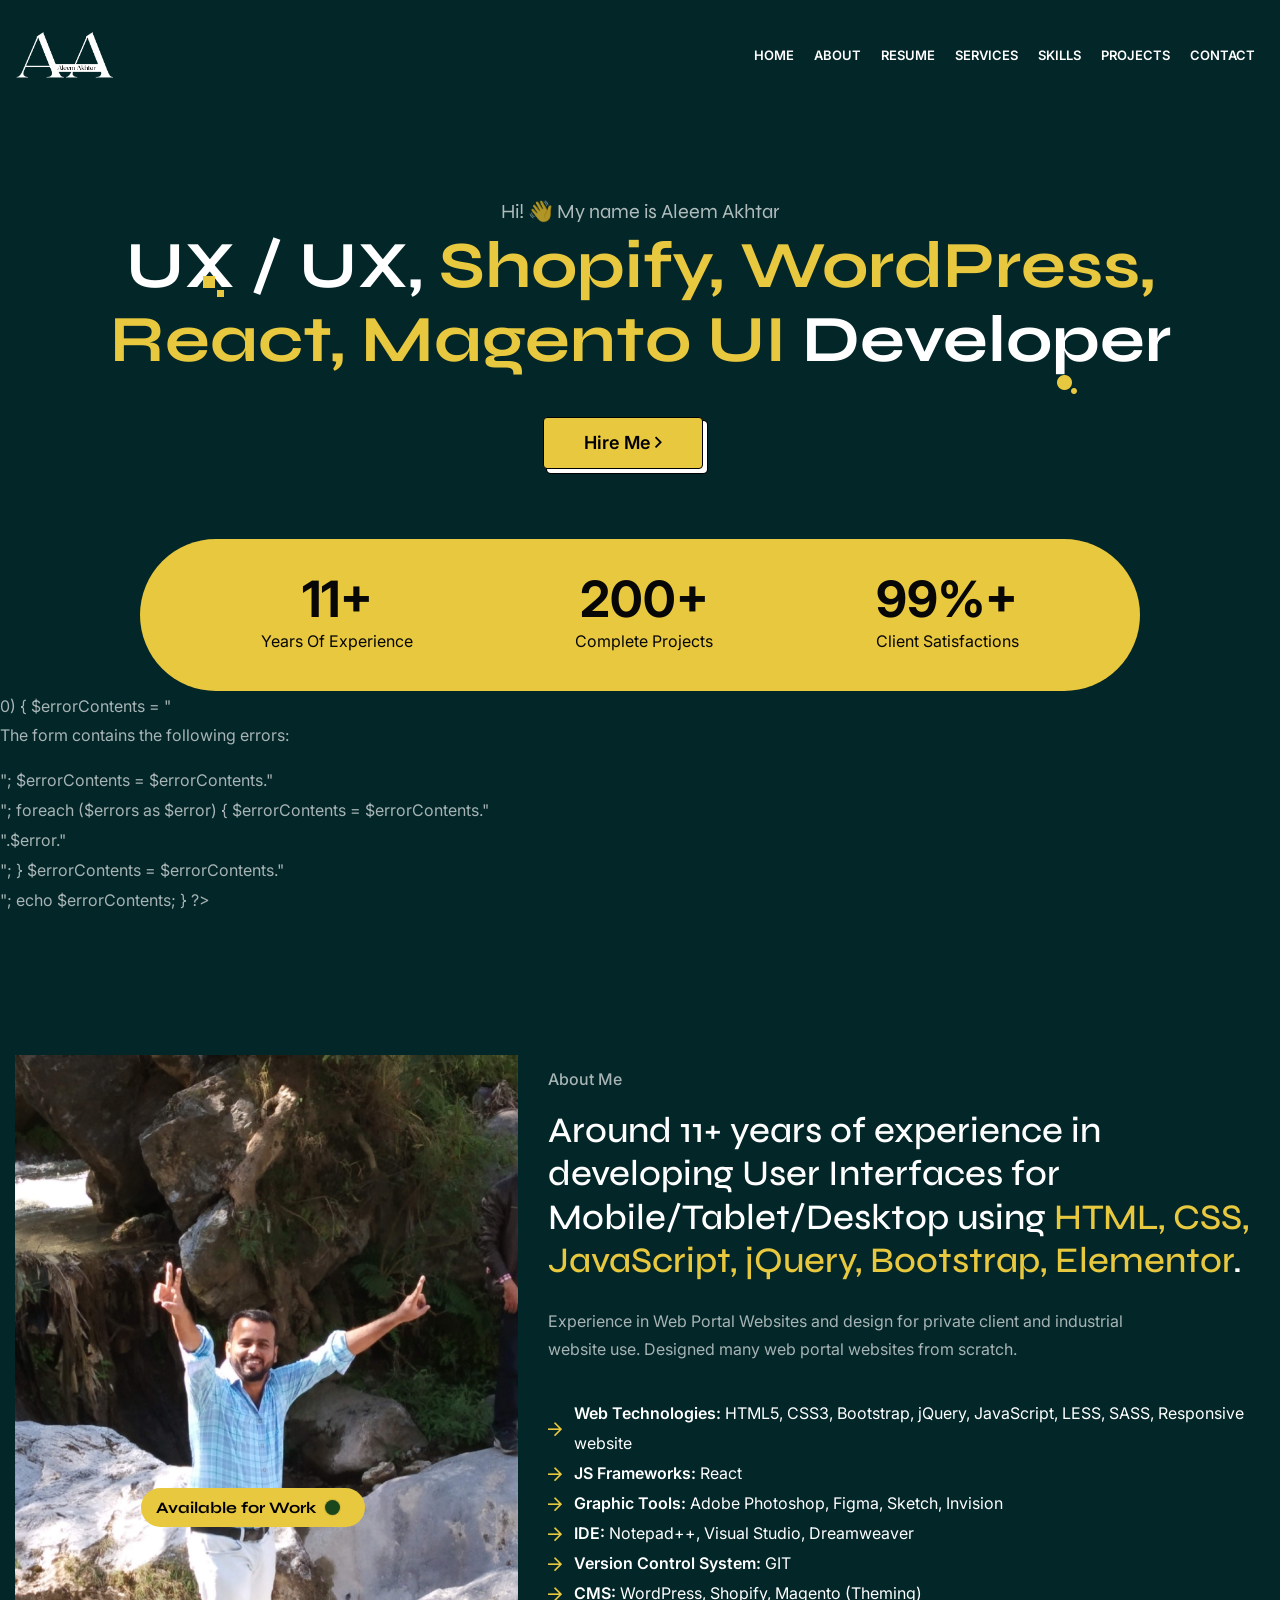
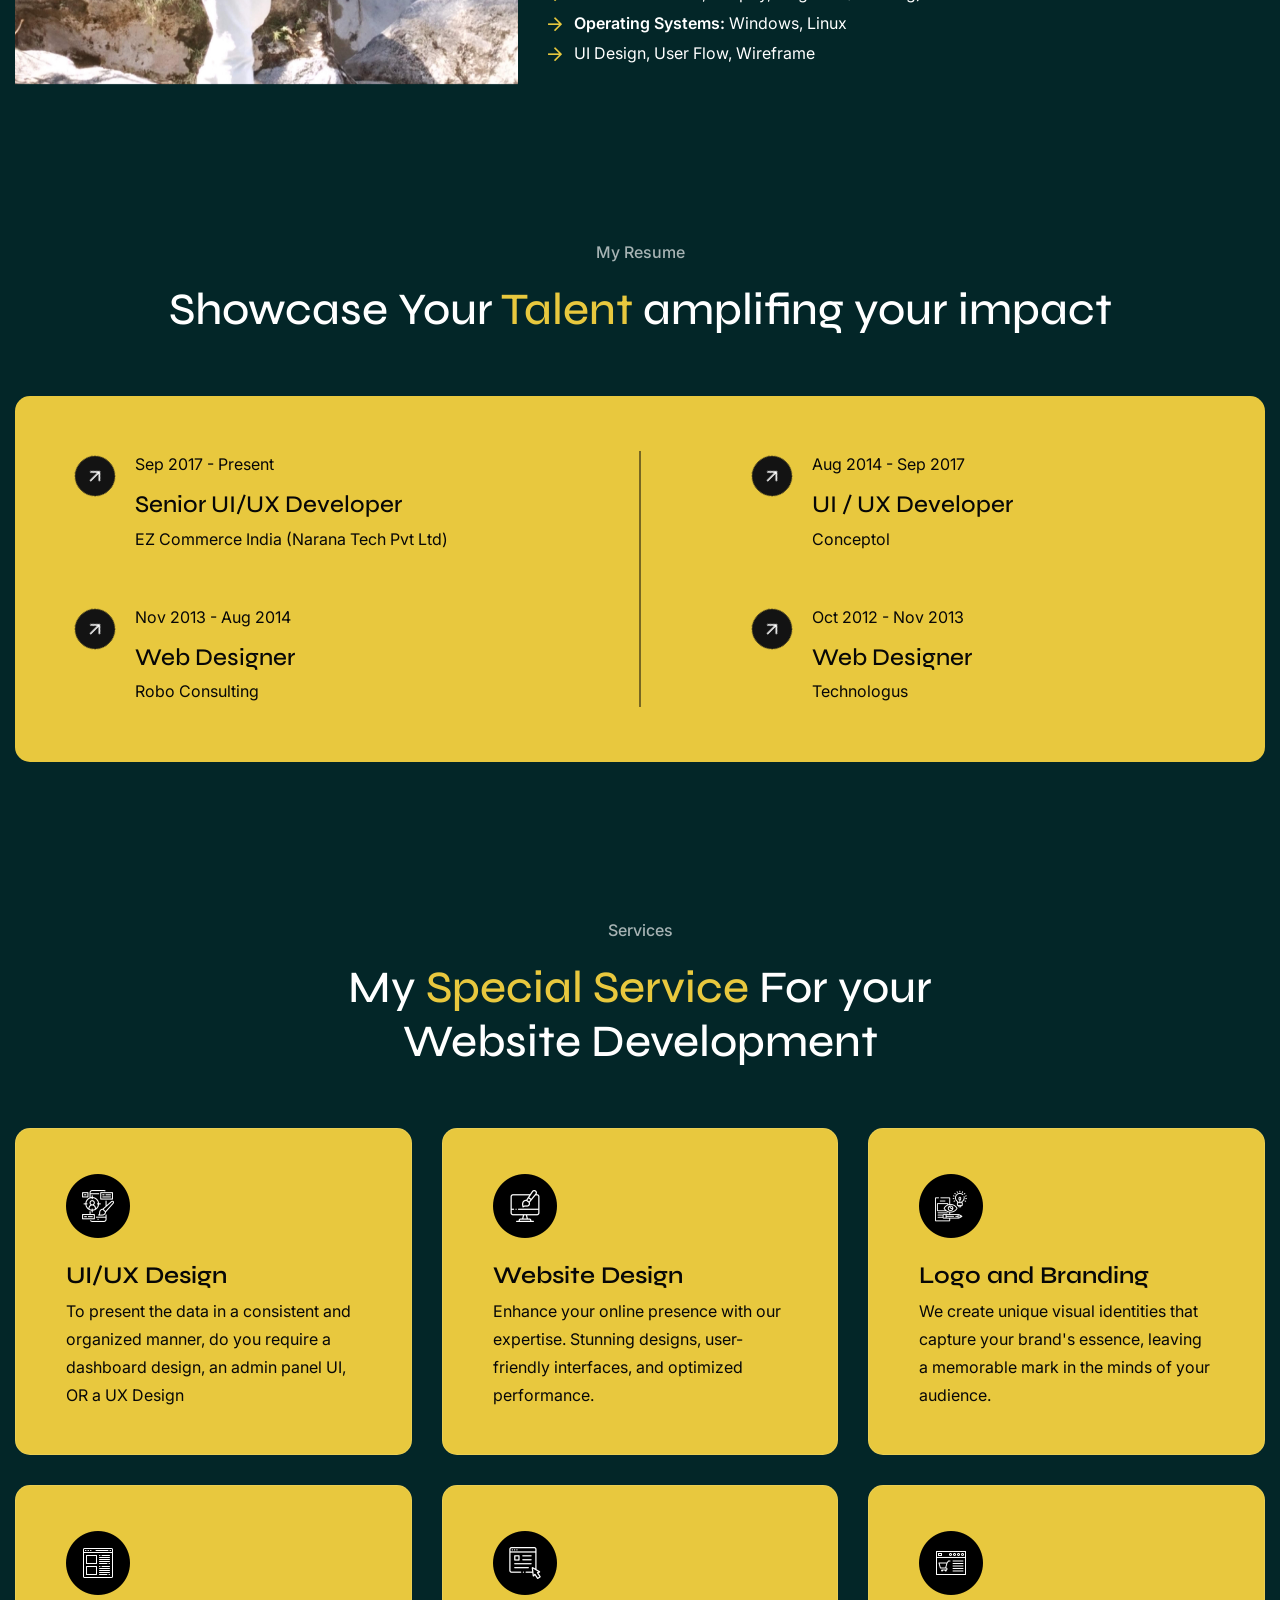
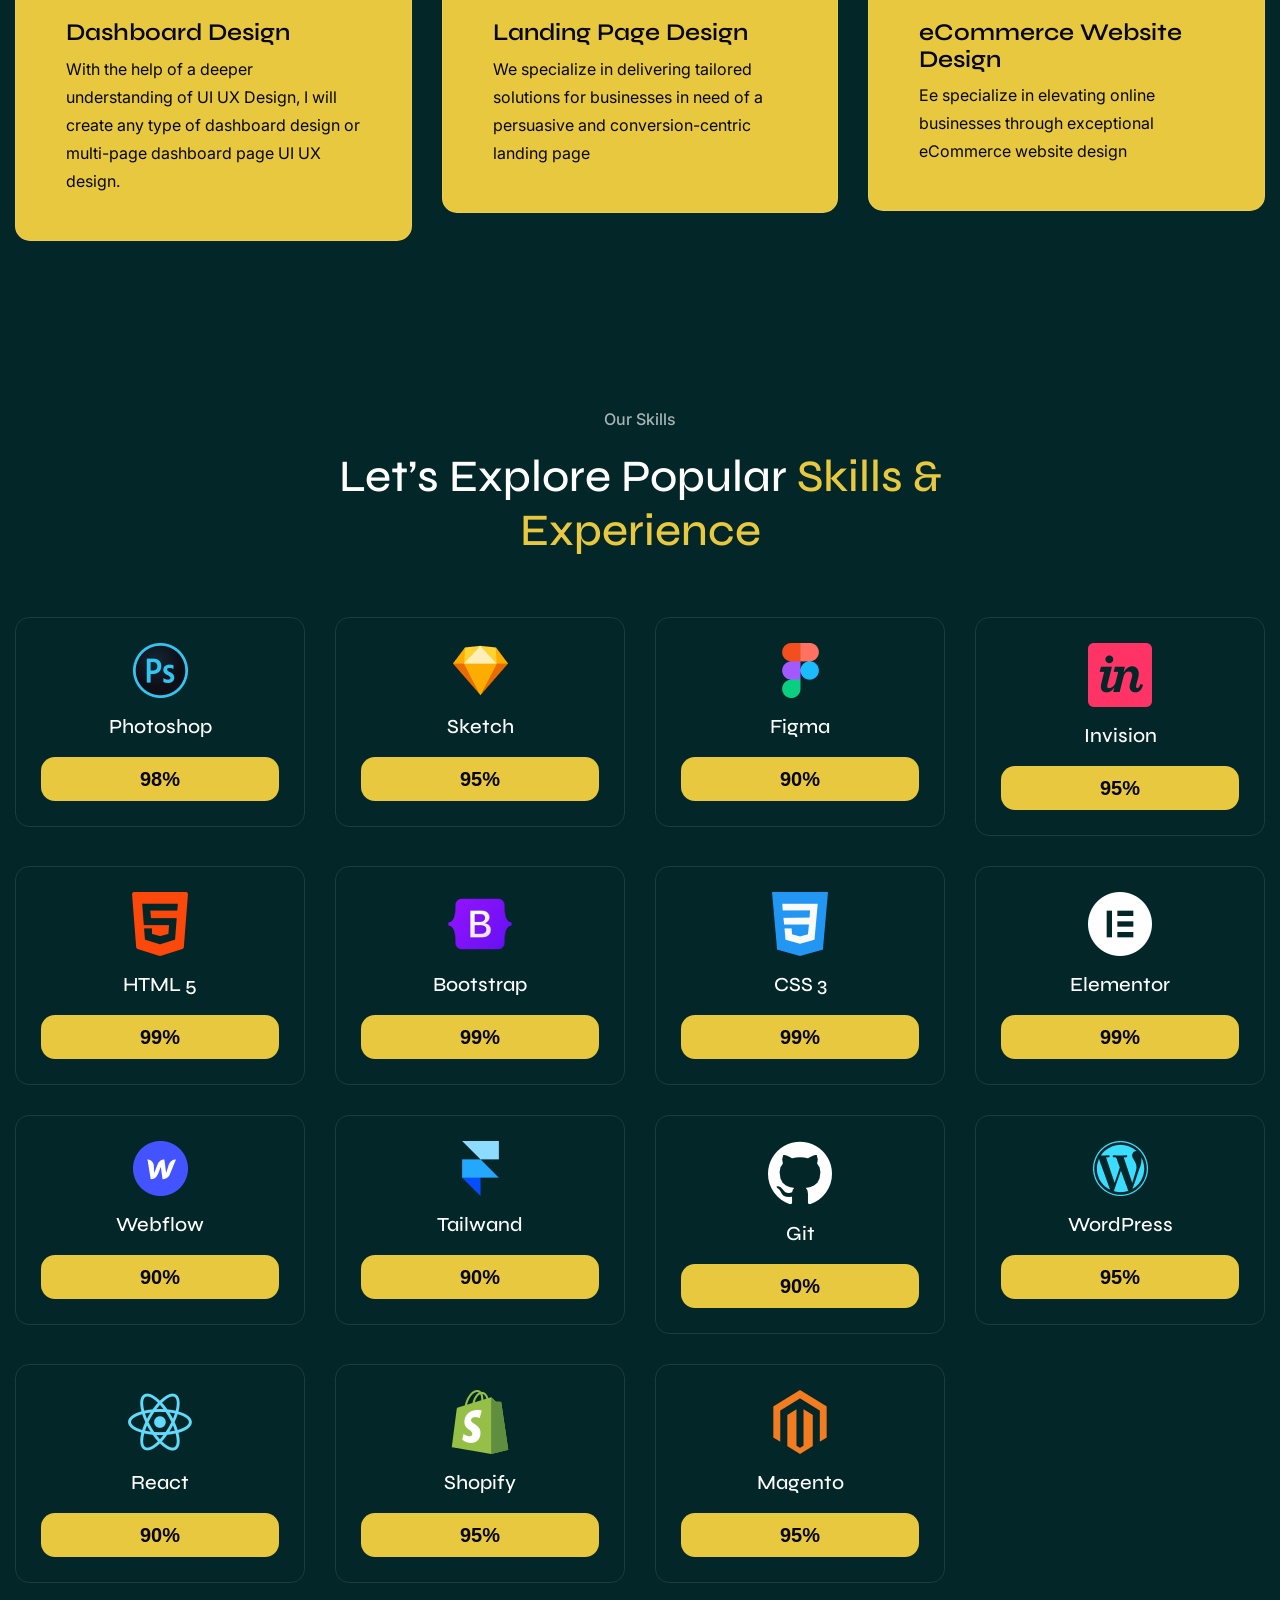
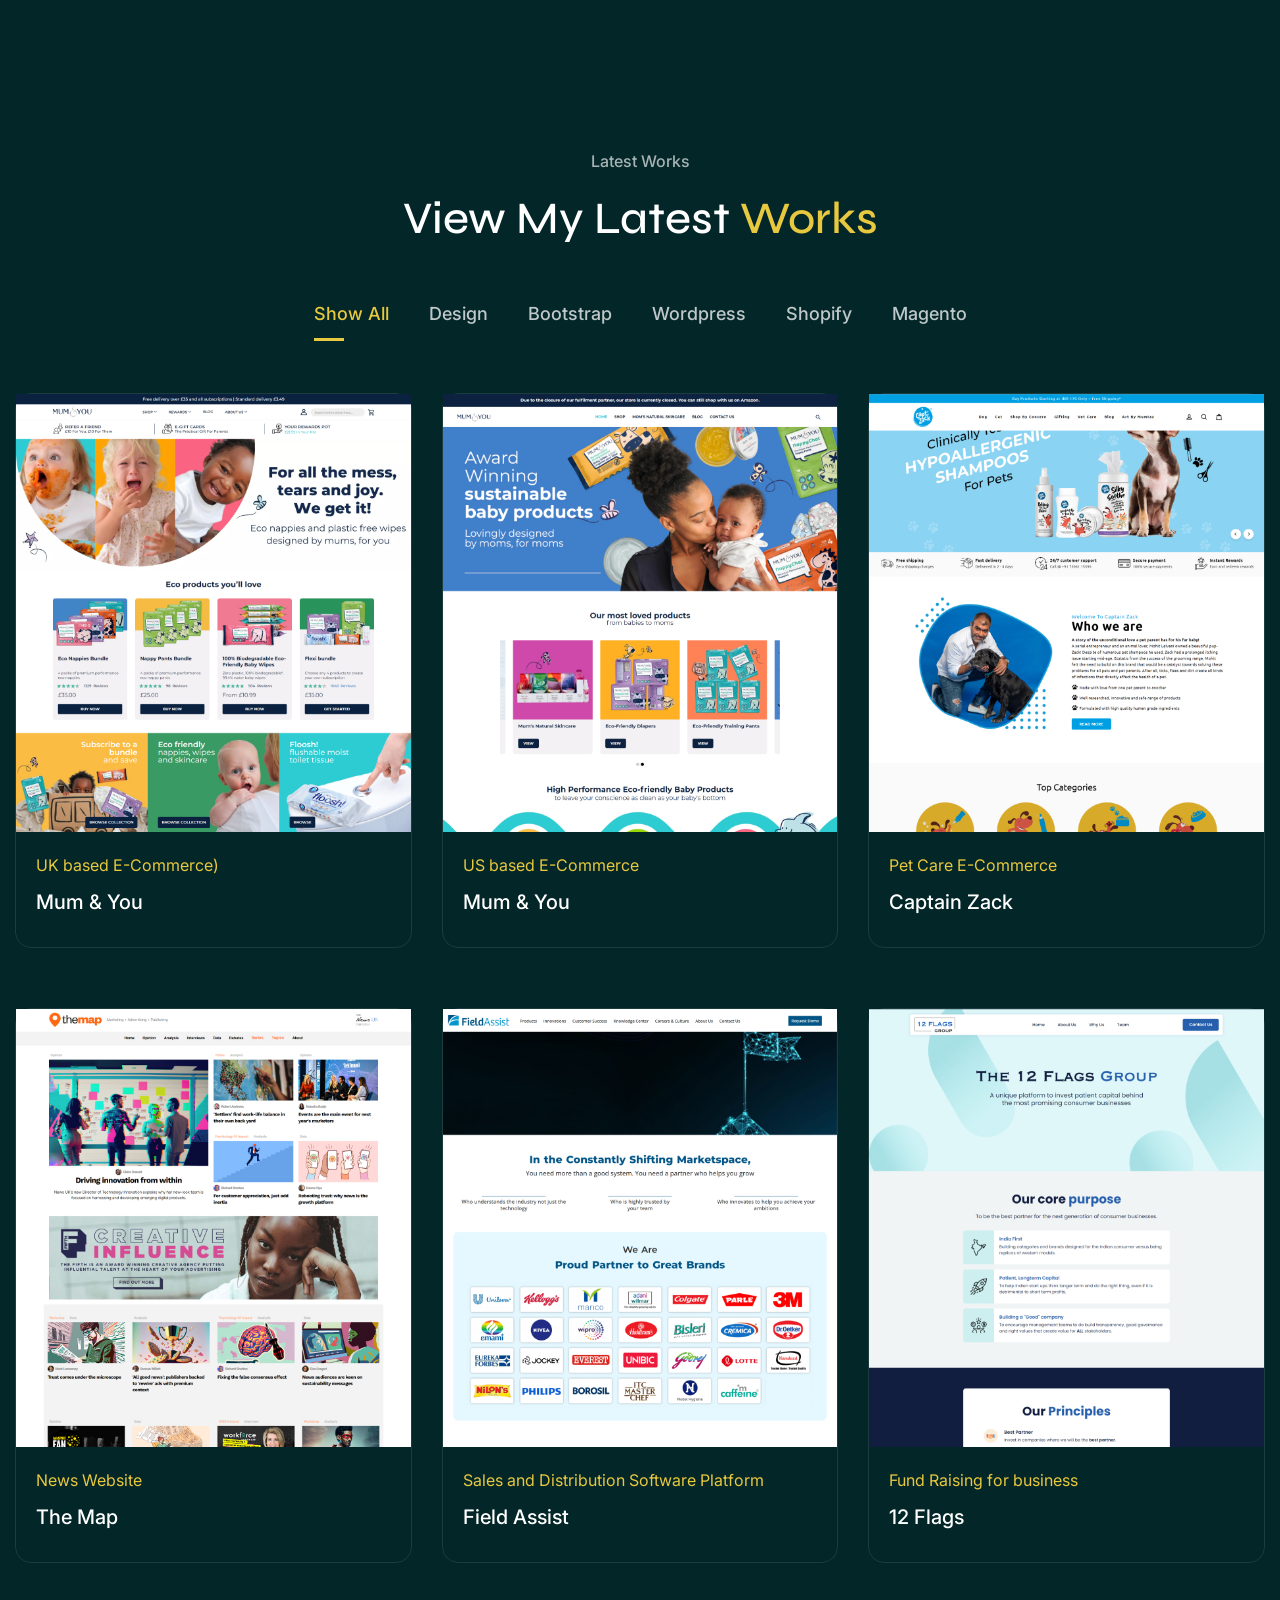
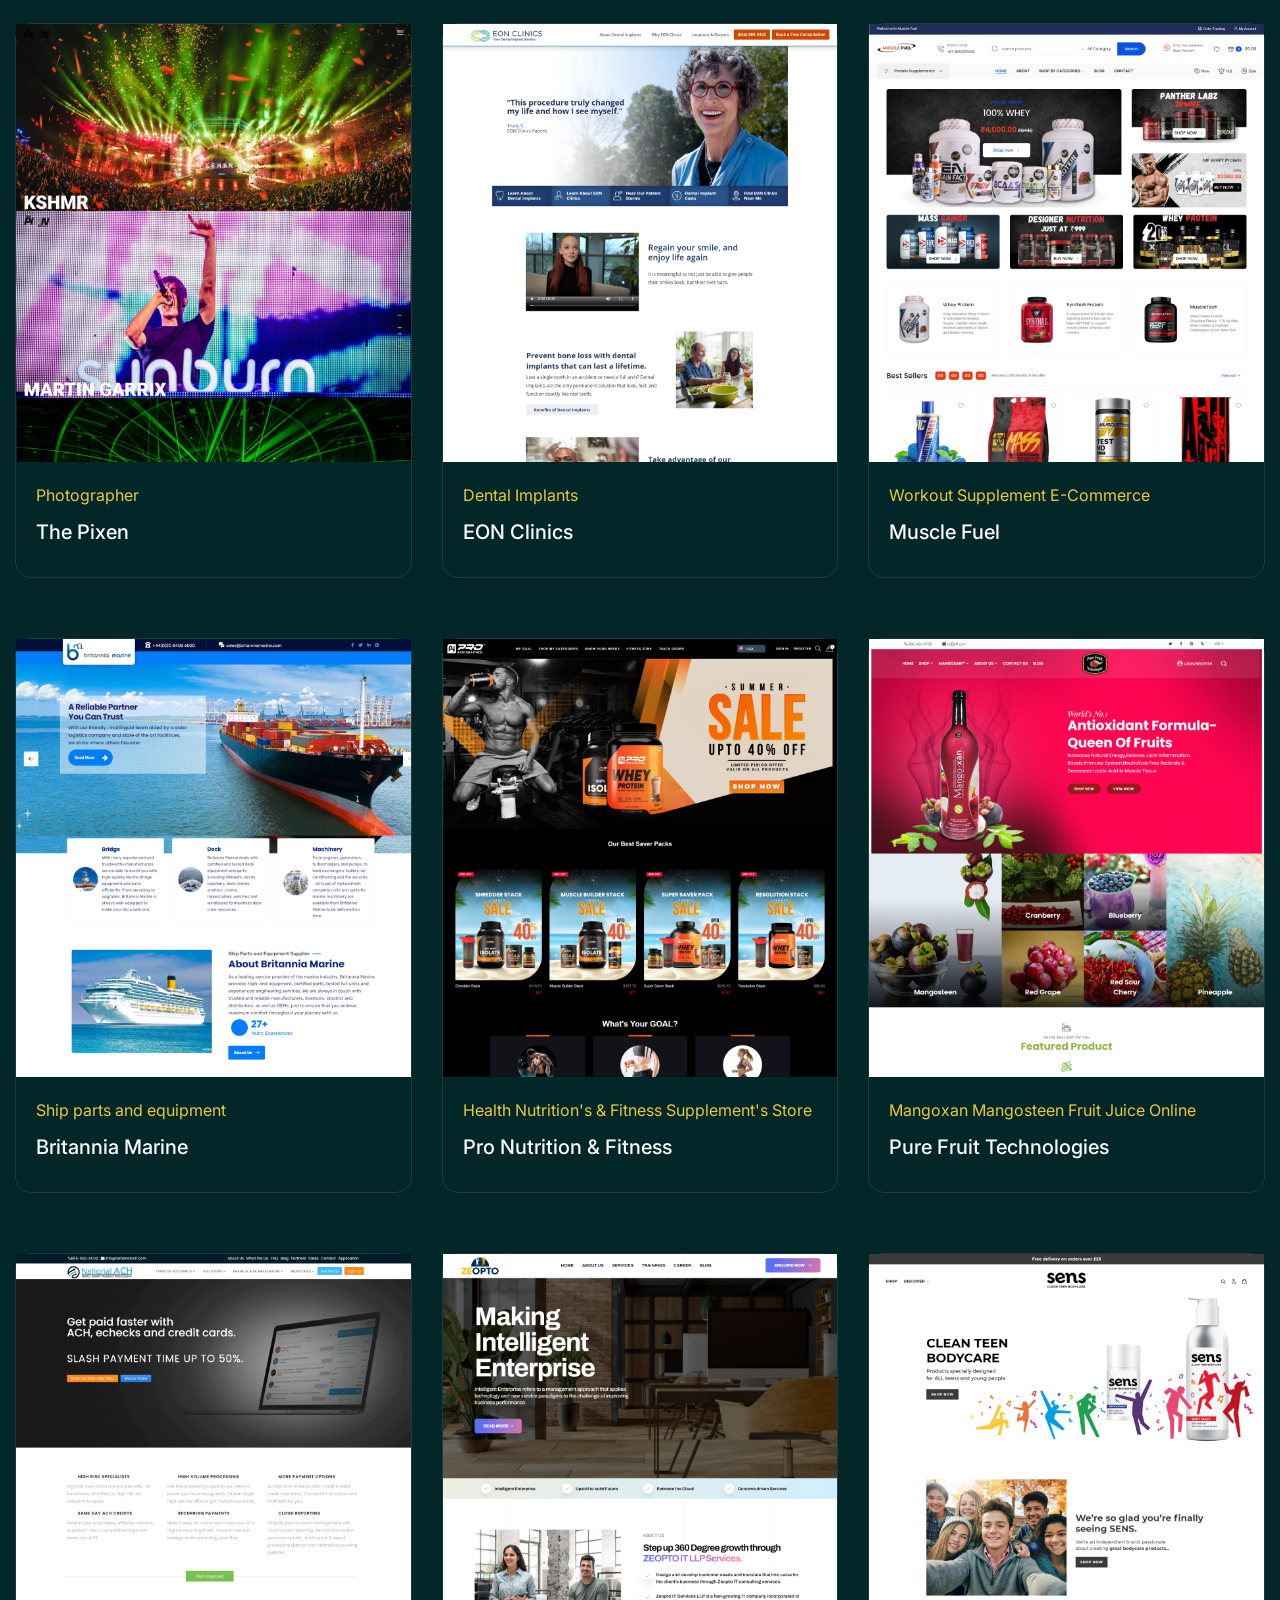
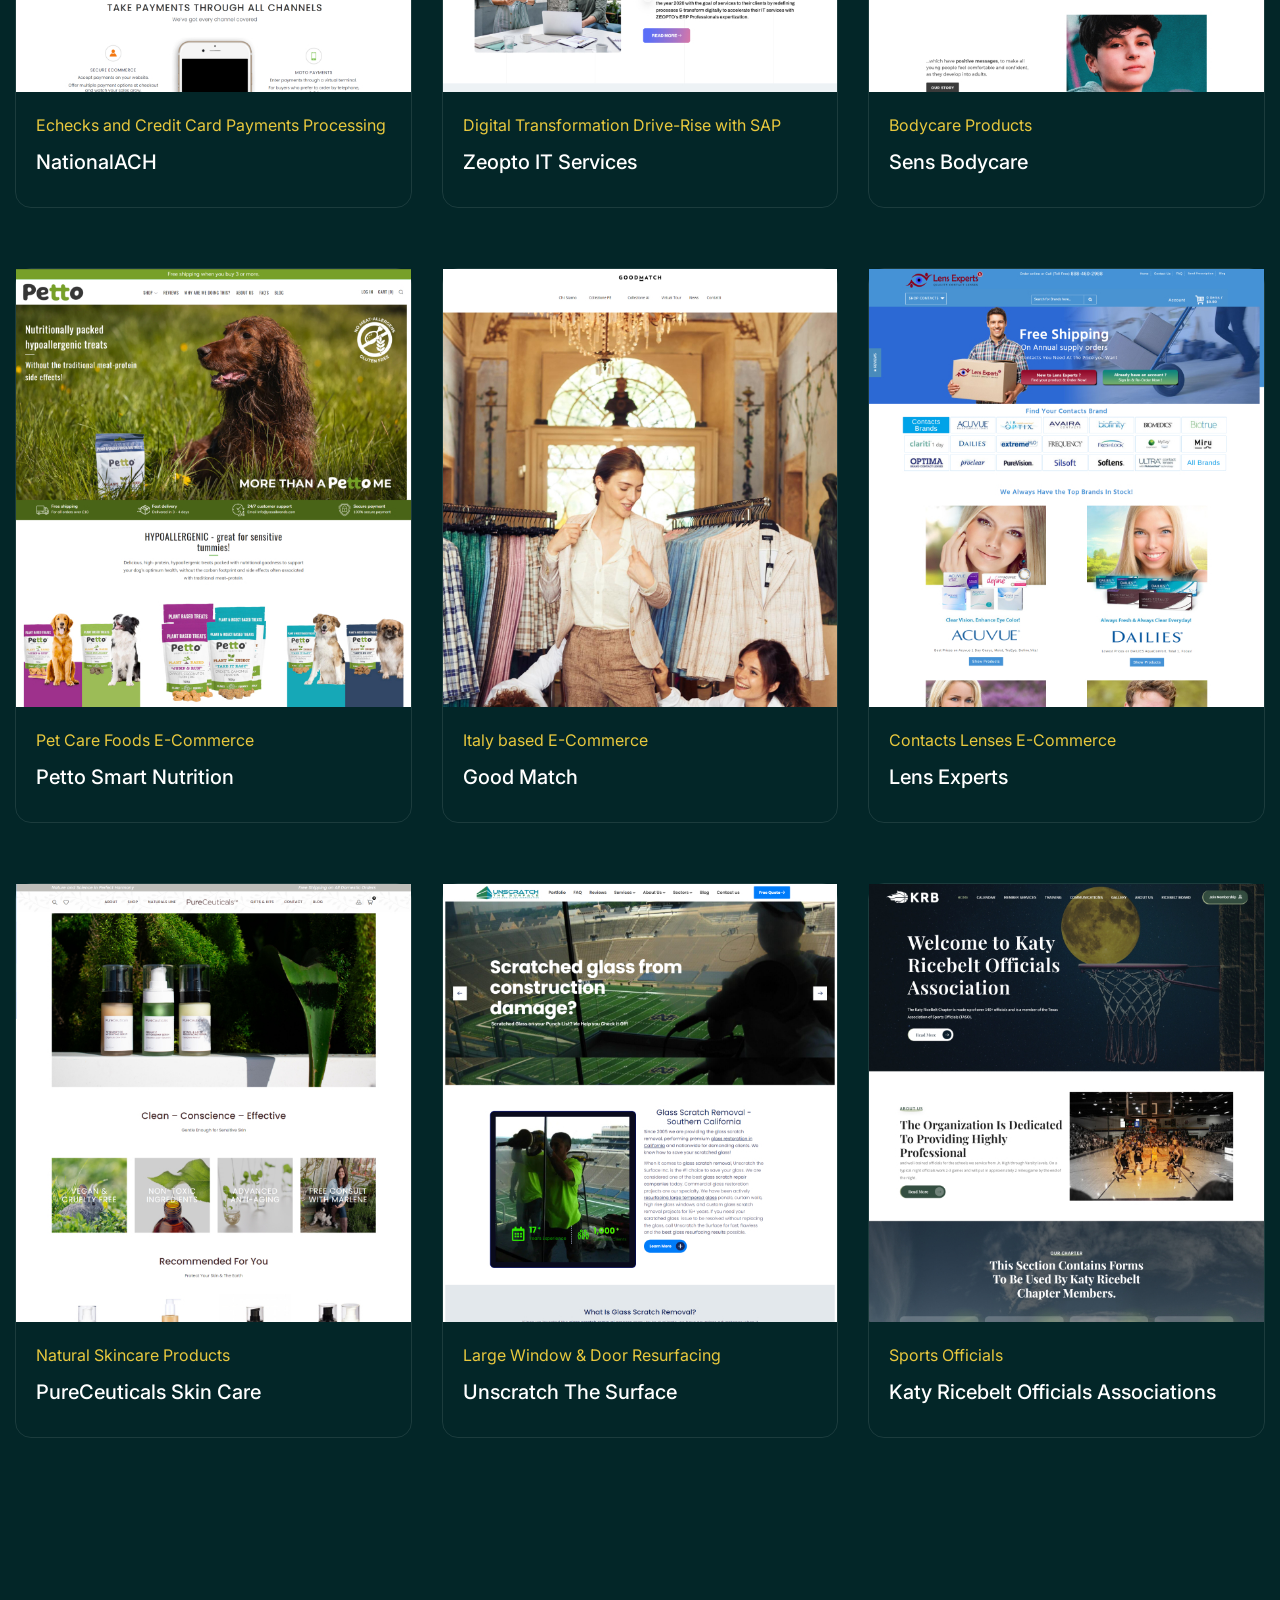
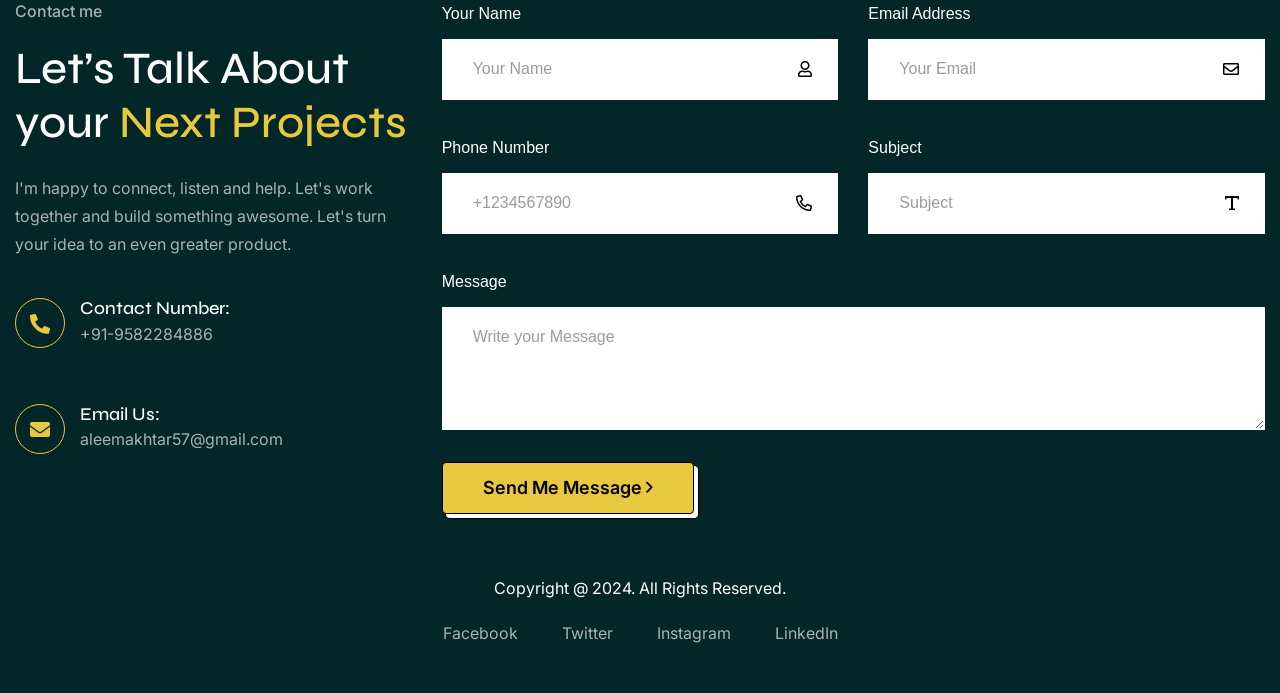
==== commit be2b88ef: "Add files via upload" ====
--- a/index.html
+++ b/index.html
@@ -388,14 +388,14 @@
                                 <div class="skill-item wow fadeInUp delay-0-4s">
                                     <img src="assets/images/skills/skill3.png" alt="Skill" />
                                     <h5>Photoshop</h5>
-                                    <span class="percent">99%</span>
+                                    <span class="percent">98%</span>
                                 </div>
                             </div>
 							  <div class="col-xl-3 col-lg-4 col-md-3 col-sm-4 col-6">
                                 <div class="skill-item wow fadeInUp delay-0-5s">
                                     <img src="assets/images/skills/skill8.png" alt="Skill" />
                                     <h5>Sketch</h5>
-                                    <span class="percent">84%</span>
+                                    <span class="percent">95%</span>
                                 </div>
                             </div>
                             <div class="col-xl-3 col-lg-4 col-md-3 col-sm-4 col-6">
@@ -408,8 +408,8 @@
                              <div class="col-xl-3 col-lg-4 col-md-3 col-sm-4 col-6">
                                 <div class="skill-item wow fadeInUp delay-0-3s">
                                     <img src="assets/images/skills/invision.png" alt="Skill" />
-                                    <h5>invision</h5>
-                                    <span class="percent">96%</span>
+                                    <h5>Invision</h5>
+                                    <span class="percent">95%</span>
                                 </div>
                             </div>
                           
@@ -417,63 +417,63 @@
                                 <div class="skill-item wow fadeInUp delay-0-5s">
                                     <img src="assets/images/skills/html-5.png" alt="Skill" />
                                     <h5>HTML 5</h5>
-                                    <span class="percent">74%</span>
+                                    <span class="percent">99%</span>
                                 </div>
                             </div>
 							<div class="col-xl-3 col-lg-4 col-md-3 col-sm-4 col-6">
                                 <div class="skill-item wow fadeInUp delay-0-5s">
                                     <img src="assets/images/skills/bootstrap.png" alt="Skill" />
                                     <h5>Bootstrap</h5>
-                                    <span class="percent">74%</span>
+                                    <span class="percent">99%</span>
                                 </div>
                             </div>
 							<div class="col-xl-3 col-lg-4 col-md-3 col-sm-4 col-6">
                                 <div class="skill-item wow fadeInUp delay-0-5s">
                                     <img src="assets/images/skills/css-3.png" alt="Skill" />
                                     <h5>CSS 3</h5>
-                                    <span class="percent">74%</span>
+                                    <span class="percent">99%</span>
                                 </div>
                             </div>
 							  <div class="col-xl-3 col-lg-4 col-md-3 col-sm-4 col-6">
                                 <div class="skill-item wow fadeInUp delay-0-5s">
                                     <img src="assets/images/skills/elementor.png" alt="Skill" />
                                     <h5>Elementor</h5>
-                                    <span class="percent">74%</span>
+                                    <span class="percent">99%</span>
                                 </div>
                             </div>
 							<div class="col-xl-3 col-lg-4 col-md-3 col-sm-4 col-6">
                                 <div class="skill-item wow fadeInUp delay-0-5s">
                                     <img src="assets/images/skills/skill6.png" alt="Skill" />
                                     <h5>Webflow</h5>
-                                    <span class="percent">74%</span>
+                                    <span class="percent">90%</span>
                                 </div>
                             </div>
 							<div class="col-xl-3 col-lg-4 col-md-3 col-sm-4 col-6">
                                 <div class="skill-item wow fadeInUp delay-0-3s">
                                     <img src="assets/images/skills/skill2.png" alt="Skill" />
                                     <h5>Tailwand</h5>
-                                    <span class="percent">93%</span>
+                                    <span class="percent">90%</span>
                                 </div>
                             </div>
 							<div class="col-xl-3 col-lg-4 col-md-3 col-sm-4 col-6">
                                 <div class="skill-item wow fadeInUp delay-0-4s">
                                     <img src="assets/images/skills/github.png" alt="Skill" />
                                     <h5>Git</h5>
-                                    <span class="percent">52%</span>
+                                    <span class="percent">90%</span>
                                 </div>
                             </div>
 							<div class="col-xl-3 col-lg-4 col-md-3 col-sm-4 col-6">
                                 <div class="skill-item wow fadeInUp delay-0-5s">
                                     <img src="assets/images/skills/skill4.png" alt="Skill" />
                                     <h5>WordPress</h5>
-                                    <span class="percent">74%</span>
+                                    <span class="percent">95%</span>
                                 </div>
                             </div>
                             <div class="col-xl-3 col-lg-4 col-md-3 col-sm-4 col-6">
                                 <div class="skill-item wow fadeInUp delay-0-2s">
                                     <img src="assets/images/skills/react.png" alt="Skill" />
                                     <h5>React</h5>
-                                    <span class="percent">95%</span>
+                                    <span class="percent">90%</span>
                                 </div>
                             </div>
 							
@@ -481,15 +481,15 @@
                             <div class="col-xl-3 col-lg-4 col-md-3 col-sm-4 col-6">
                                 <div class="skill-item wow fadeInUp delay-0-4s">
                                     <img src="assets/images/skills/shopify.png" alt="Skill" />
-                                    <h5>shopify</h5>
-                                    <span class="percent">52%</span>
+                                    <h5>Shopify</h5>
+                                    <span class="percent">95%</span>
                                 </div>
                             </div>
 							<div class="col-xl-3 col-lg-4 col-md-3 col-sm-4 col-6">
                                 <div class="skill-item wow fadeInUp delay-0-4s">
                                     <img src="assets/images/skills/magento.png" alt="Skill" />
-                                    <h5>magento</h5>
-                                    <span class="percent">52%</span>
+                                    <h5>Magento</h5>
+                                    <span class="percent">95%</span>
                                 </div>
                             </div>
 							
@@ -526,7 +526,7 @@
                     <div class="project-item style-two wow fadeInUp delay-0-2s">
                         <div class="project-image">
                             <img src="assets/images/projects/mumandyou.jpg" alt="Project">
-                            <a href="#" class="details-btn"><i class="far fa-arrow-right"></i></a>
+                            <a href="https://mumandyou.com/" target="_blank" class="details-btn"><i class="far fa-arrow-right"></i></a>
                         </div>
                         <div class="project-content">
                             <span class="sub-title">UK based E-Commerce)</span>
@@ -538,10 +538,10 @@
                     <div class="project-item style-two wow fadeInUp delay-0-2s">
                         <div class="project-image">
                             <img src="assets/images/projects/mumandyou-us.jpg" alt="Project">
-                            <a href="#" class="details-btn"><i class="far fa-arrow-right"></i></a>
-                        </div>
-                        <div class="project-content">
-                            <span class="sub-title">UK based E-Commerce</span>
+                            <a href="https://mumandyou.us/" target="_blank" class="details-btn"><i class="far fa-arrow-right"></i></a>
+                        </div>
+                        <div class="project-content">
+                            <span class="sub-title">US based E-Commerce</span>
                             <h3><a href="#">Mum &amp; You</a></h3>
                         </div>
                     </div>
@@ -552,7 +552,7 @@
                     <div class="project-item style-two wow fadeInUp delay-0-4s">
                         <div class="project-image">
                             <img src="assets/images/projects/captainzack.jpg" alt="Project">
-                            <a href="#" class="details-btn"><i class="far fa-arrow-right"></i></a>
+                            <a href="https://captainzack.in/" target="_blank" class="details-btn"><i class="far fa-arrow-right"></i></a>
                         </div>
                         <div class="project-content">
                             <span class="sub-title">Pet Care E-Commerce</span>
@@ -566,7 +566,7 @@
                     <div class="project-item style-two wow fadeInUp delay-0-2s">
                         <div class="project-image">
                             <img src="assets/images/projects/themap.jpg" alt="Project">
-                            <a href="#" class="details-btn"><i class="far fa-arrow-right"></i></a>
+                            <a href="https://themap.news/" target="_blank" class="details-btn"><i class="far fa-arrow-right"></i></a>
                         </div>
                         <div class="project-content">
                             <span class="sub-title">News Website</span>
@@ -580,7 +580,7 @@
                     <div class="project-item style-two wow fadeInUp delay-0-4s">
                         <div class="project-image">
                             <img src="assets/images/projects/fieldassist.jpg" alt="Project">
-                            <a href="#" class="details-btn"><i class="far fa-arrow-right"></i></a>
+                            <a href="https://www.fieldassist.com/" target="_blank" class="details-btn"><i class="far fa-arrow-right"></i></a>
                         </div>
                         <div class="project-content">
                             <span class="sub-title">Sales and Distribution Software Platform </span>
@@ -594,7 +594,7 @@
                     <div class="project-item style-two wow fadeInUp delay-0-2s">
                         <div class="project-image">
                             <img src="assets/images/projects/12flags.jpg" alt="Project">
-                            <a href="#" class="details-btn"><i class="far fa-arrow-right"></i></a>
+                            <a href="https://12flags.com/" target="_blank" class="details-btn"><i class="far fa-arrow-right"></i></a>
                         </div>
                         <div class="project-content">
                             <span class="sub-title">Fund Raising for business</span>
@@ -608,7 +608,7 @@
                     <div class="project-item style-two wow fadeInUp delay-0-2s">
                         <div class="project-image">
                             <img src="assets/images/projects/thepixen.jpg" alt="Project">
-                            <a href="#" class="details-btn"><i class="far fa-arrow-right"></i></a>
+                            <a href="http://thepixen.com/" target="_blank" class="details-btn"><i class="far fa-arrow-right"></i></a>
                         </div>
                         <div class="project-content">
                             <span class="sub-title">Photographer</span>
@@ -622,7 +622,7 @@
                     <div class="project-item style-two wow fadeInUp delay-0-2s">
                         <div class="project-image">
                             <img src="assets/images/projects/eonclinics.jpg" alt="Project">
-                            <a href="#" class="details-btn"><i class="far fa-arrow-right"></i></a>
+                            <a href="https://www.eonclinics.com/" target="_blank" class="details-btn"><i class="far fa-arrow-right"></i></a>
                         </div>
                         <div class="project-content">
                             <span class="sub-title">Dental Implants</span>
@@ -636,7 +636,7 @@
                     <div class="project-item style-two wow fadeInUp delay-0-2s">
                         <div class="project-image">
                             <img src="assets/images/projects/musclefuel.jpg" alt="Project">
-                            <a href="#" class="details-btn"><i class="far fa-arrow-right"></i></a>
+                            <a href="#" target="_blank" class="details-btn"><i class="far fa-arrow-right"></i></a>
                         </div>
                         <div class="project-content">
                             <span class="sub-title">Workout Supplement E-Commerce</span>
@@ -650,7 +650,7 @@
                     <div class="project-item style-two wow fadeInUp delay-0-2s">
                         <div class="project-image">
                             <img src="assets/images/projects/BritanniaMarine.jpg" alt="Project">
-                            <a href="#" class="details-btn"><i class="far fa-arrow-right"></i></a>
+                            <a href="#" target="_blank" class="details-btn"><i class="far fa-arrow-right"></i></a>
                         </div>
                         <div class="project-content">
                             <span class="sub-title">Ship parts and equipment</span>
@@ -663,7 +663,7 @@
                     <div class="project-item style-two wow fadeInUp delay-0-2s">
                         <div class="project-image">
                             <img src="assets/images/projects/pnfit.jpg" alt="Project">
-                            <a href="#" class="details-btn"><i class="far fa-arrow-right"></i></a>
+                            <a href="https://pnfit.com/" target="_blank" class="details-btn"><i class="far fa-arrow-right"></i></a>
                         </div>
                         <div class="project-content">
                             <span class="sub-title">Health Nutrition&#039;s &amp; Fitness Supplement&#039;s Store</span>
@@ -677,7 +677,7 @@
                     <div class="project-item style-two wow fadeInUp delay-0-2s">
                         <div class="project-image">
                             <img src="assets/images/projects/purefruittechnologies.jpg" alt="Project">
-                            <a href="#" class="details-btn"><i class="far fa-arrow-right"></i></a>
+                            <a href="https://www.purefruittechnologies.com/" target="_blank" class="details-btn"><i class="far fa-arrow-right"></i></a>
                         </div>
                         <div class="project-content">
                             <span class="sub-title">Mangoxan Mangosteen Fruit Juice Online</span>
@@ -691,7 +691,7 @@
                     <div class="project-item style-two wow fadeInUp delay-0-2s">
                         <div class="project-image">
                             <img src="assets/images/projects/nationalach.jpg" alt="Project">
-                            <a href="#" class="details-btn"><i class="far fa-arrow-right"></i></a>
+                            <a href="https://nationalach.com/" target="_blank" class="details-btn"><i class="far fa-arrow-right"></i></a>
                         </div>
                         <div class="project-content">
                             <span class="sub-title">Echecks and Credit Card Payments Processing</span>
@@ -706,7 +706,7 @@
                     <div class="project-item style-two wow fadeInUp delay-0-2s">
                         <div class="project-image">
                             <img src="assets/images/projects/zeopto.jpg" alt="Project">
-                            <a href="#" class="details-btn"><i class="far fa-arrow-right"></i></a>
+                            <a href="https://www.zeopto.com/" target="_blank" class="details-btn"><i class="far fa-arrow-right"></i></a>
                         </div>
                         <div class="project-content">
                             <span class="sub-title">Digital Transformation Drive-Rise with SAP</span>
@@ -720,7 +720,7 @@
                     <div class="project-item style-two wow fadeInUp delay-0-2s">
                         <div class="project-image">
                             <img src="assets/images/projects/sensbodycare.jpg" alt="Project">
-                            <a href="#" class="details-btn"><i class="far fa-arrow-right"></i></a>
+                            <a href="https://sensbodycare.com/" target="_blank" class="details-btn"><i class="far fa-arrow-right"></i></a>
                         </div>
                         <div class="project-content">
                             <span class="sub-title">Bodycare Products</span>
@@ -734,7 +734,7 @@
                     <div class="project-item style-two wow fadeInUp delay-0-2s">
                         <div class="project-image">
                             <img src="assets/images/projects/pettofoods.jpg" alt="Project">
-                            <a href="#" class="details-btn"><i class="far fa-arrow-right"></i></a>
+                            <a href="https://pettofoods.com/" target="_blank" class="details-btn"><i class="far fa-arrow-right"></i></a>
                         </div>
                         <div class="project-content">
                             <span class="sub-title">Pet Care Foods E-Commerce</span>
@@ -748,7 +748,7 @@
                     <div class="project-item style-two wow fadeInUp delay-0-2s">
                         <div class="project-image">
                             <img src="assets/images/projects/goodmatch.jpg" alt="Project">
-                            <a href="#" class="details-btn"><i class="far fa-arrow-right"></i></a>
+                            <a href="https://www.goodmatch.it/" target="_blank" class="details-btn"><i class="far fa-arrow-right"></i></a>
                         </div>
                         <div class="project-content">
                             <span class="sub-title">Italy based E-Commerce</span>
@@ -762,7 +762,7 @@
                     <div class="project-item style-two wow fadeInUp delay-0-2s">
                         <div class="project-image">
                             <img src="assets/images/projects/lensexperts.jpg" alt="Project">
-                            <a href="#" class="details-btn"><i class="far fa-arrow-right"></i></a>
+                            <a href="https://lensexperts.com/" target="_blank" class="details-btn"><i class="far fa-arrow-right"></i></a>
                         </div>
                         <div class="project-content">
                             <span class="sub-title">Contacts Lenses E-Commerce </span>
@@ -776,7 +776,7 @@
                     <div class="project-item style-two wow fadeInUp delay-0-2s">
                         <div class="project-image">
                             <img src="assets/images/projects/pureceuticalsskincare.jpg" alt="Project">
-                            <a href="#" class="details-btn"><i class="far fa-arrow-right"></i></a>
+                            <a href="https://pureceuticalsskincare.com/" target="_blank" class="details-btn"><i class="far fa-arrow-right"></i></a>
                         </div>
                         <div class="project-content">
                             <span class="sub-title">Natural Skincare Products</span>
@@ -790,7 +790,7 @@
                     <div class="project-item style-two wow fadeInUp delay-0-2s">
                         <div class="project-image">
                             <img src="assets/images/projects/unscratchthesurface.jpg" alt="Project">
-                            <a href="#" class="details-btn"><i class="far fa-arrow-right"></i></a>
+                            <a href="https://unscratchthesurface.com/" target="_blank" class="details-btn"><i class="far fa-arrow-right"></i></a>
                         </div>
                         <div class="project-content">
                             <span class="sub-title">Large Window &amp; Door Resurfacing</span>
@@ -804,7 +804,7 @@
                     <div class="project-item style-two wow fadeInUp delay-0-2s">
                         <div class="project-image">
                             <img src="assets/images/projects/ricebeltofficials.jpg" alt="Project">
-                            <a href="#" class="details-btn"><i class="far fa-arrow-right"></i></a>
+                            <a href="http://ricebeltofficials.com/" target="_blank" class="details-btn"><i class="far fa-arrow-right"></i></a>
                         </div>
                         <div class="project-content">
                             <span class="sub-title">Sports Officials</span>
@@ -964,4 +964,4 @@
     <!-- SCRIPT JS-->
     <script src="assets/js/script.js"></script>
 </body>
-</html>+</html>
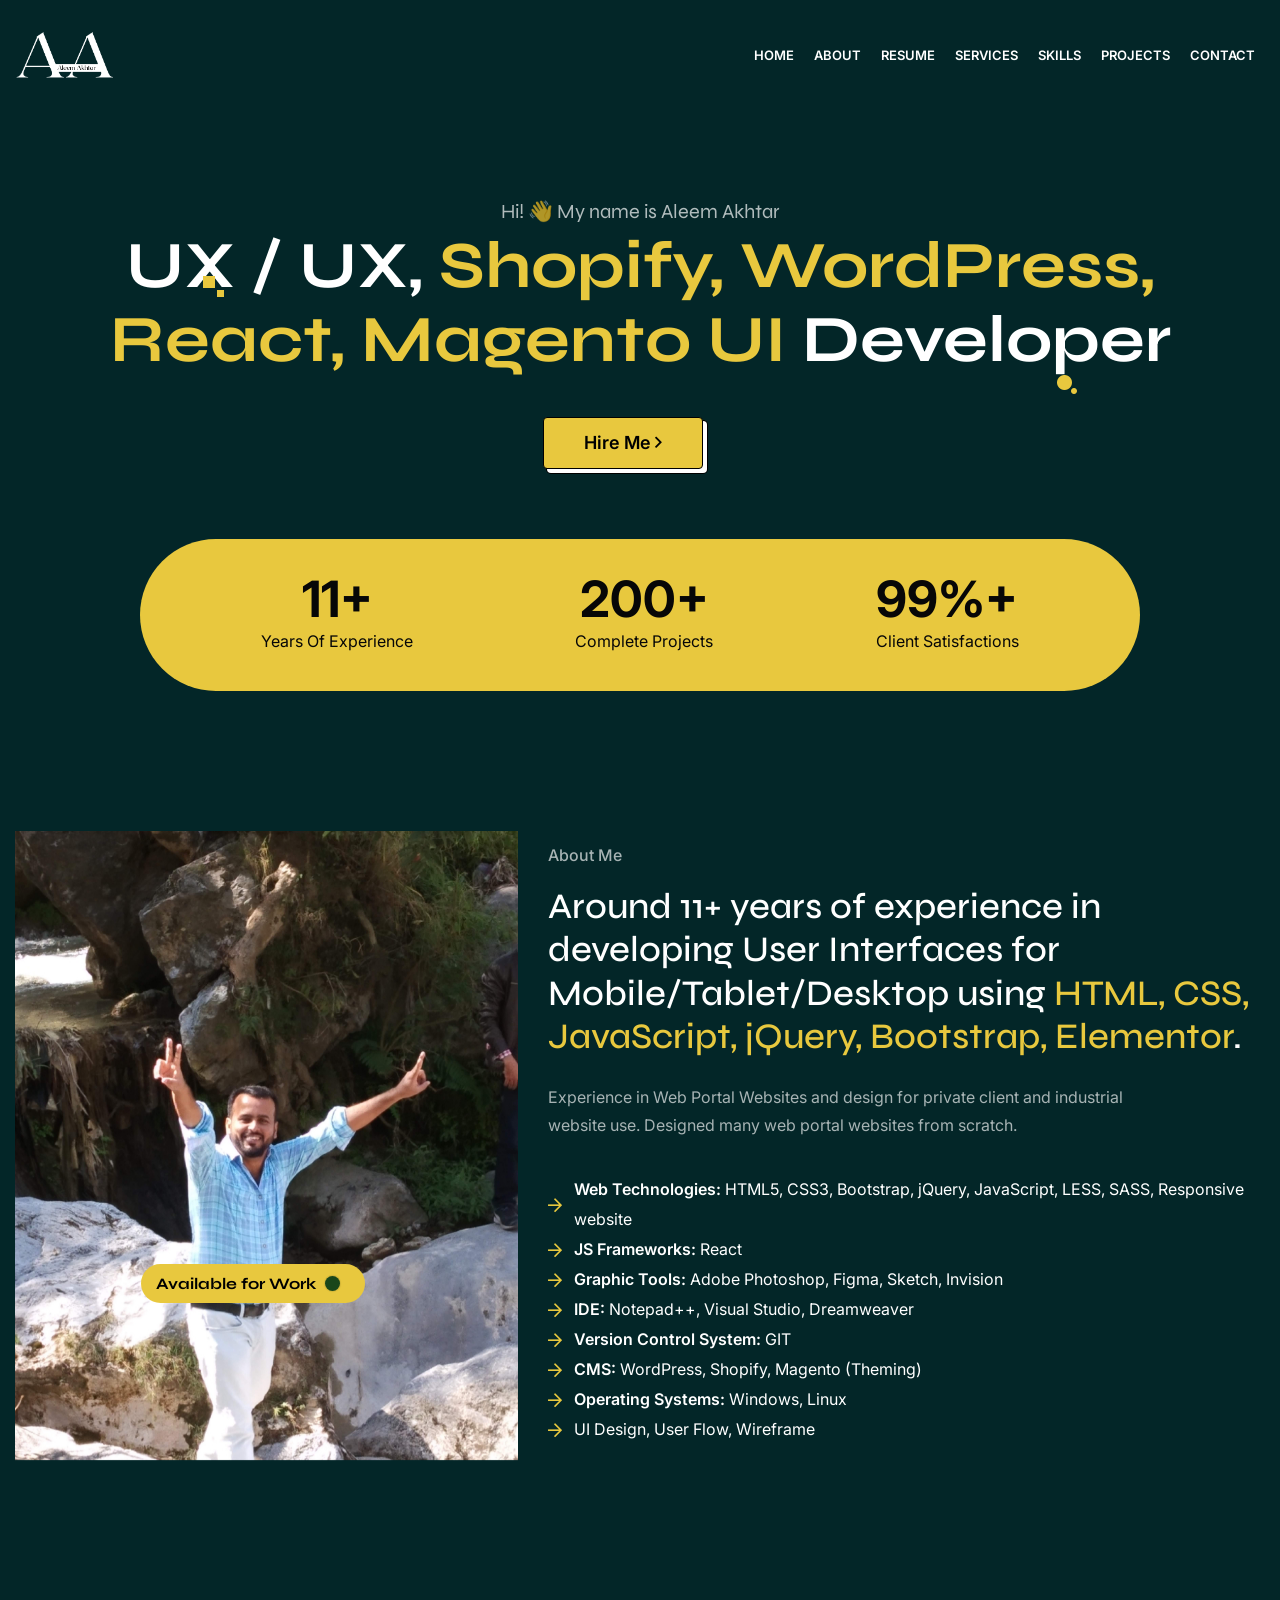
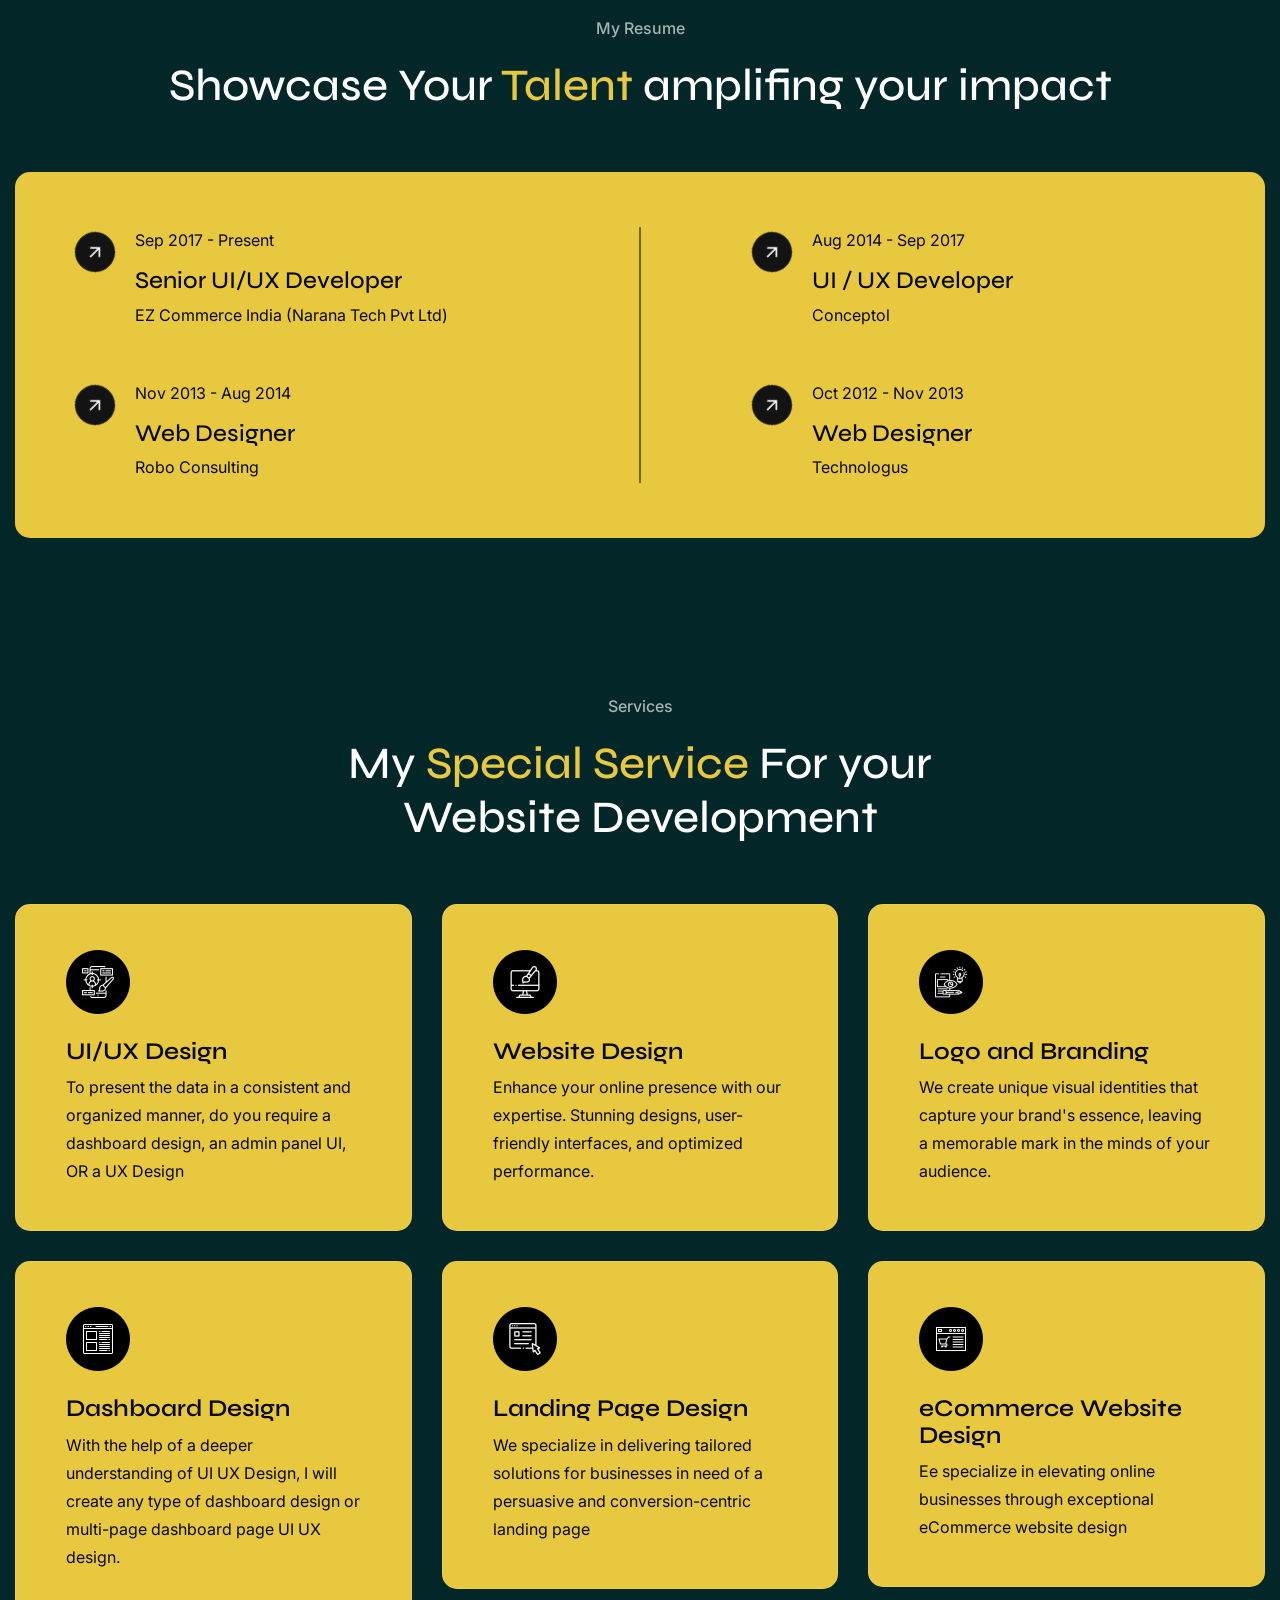
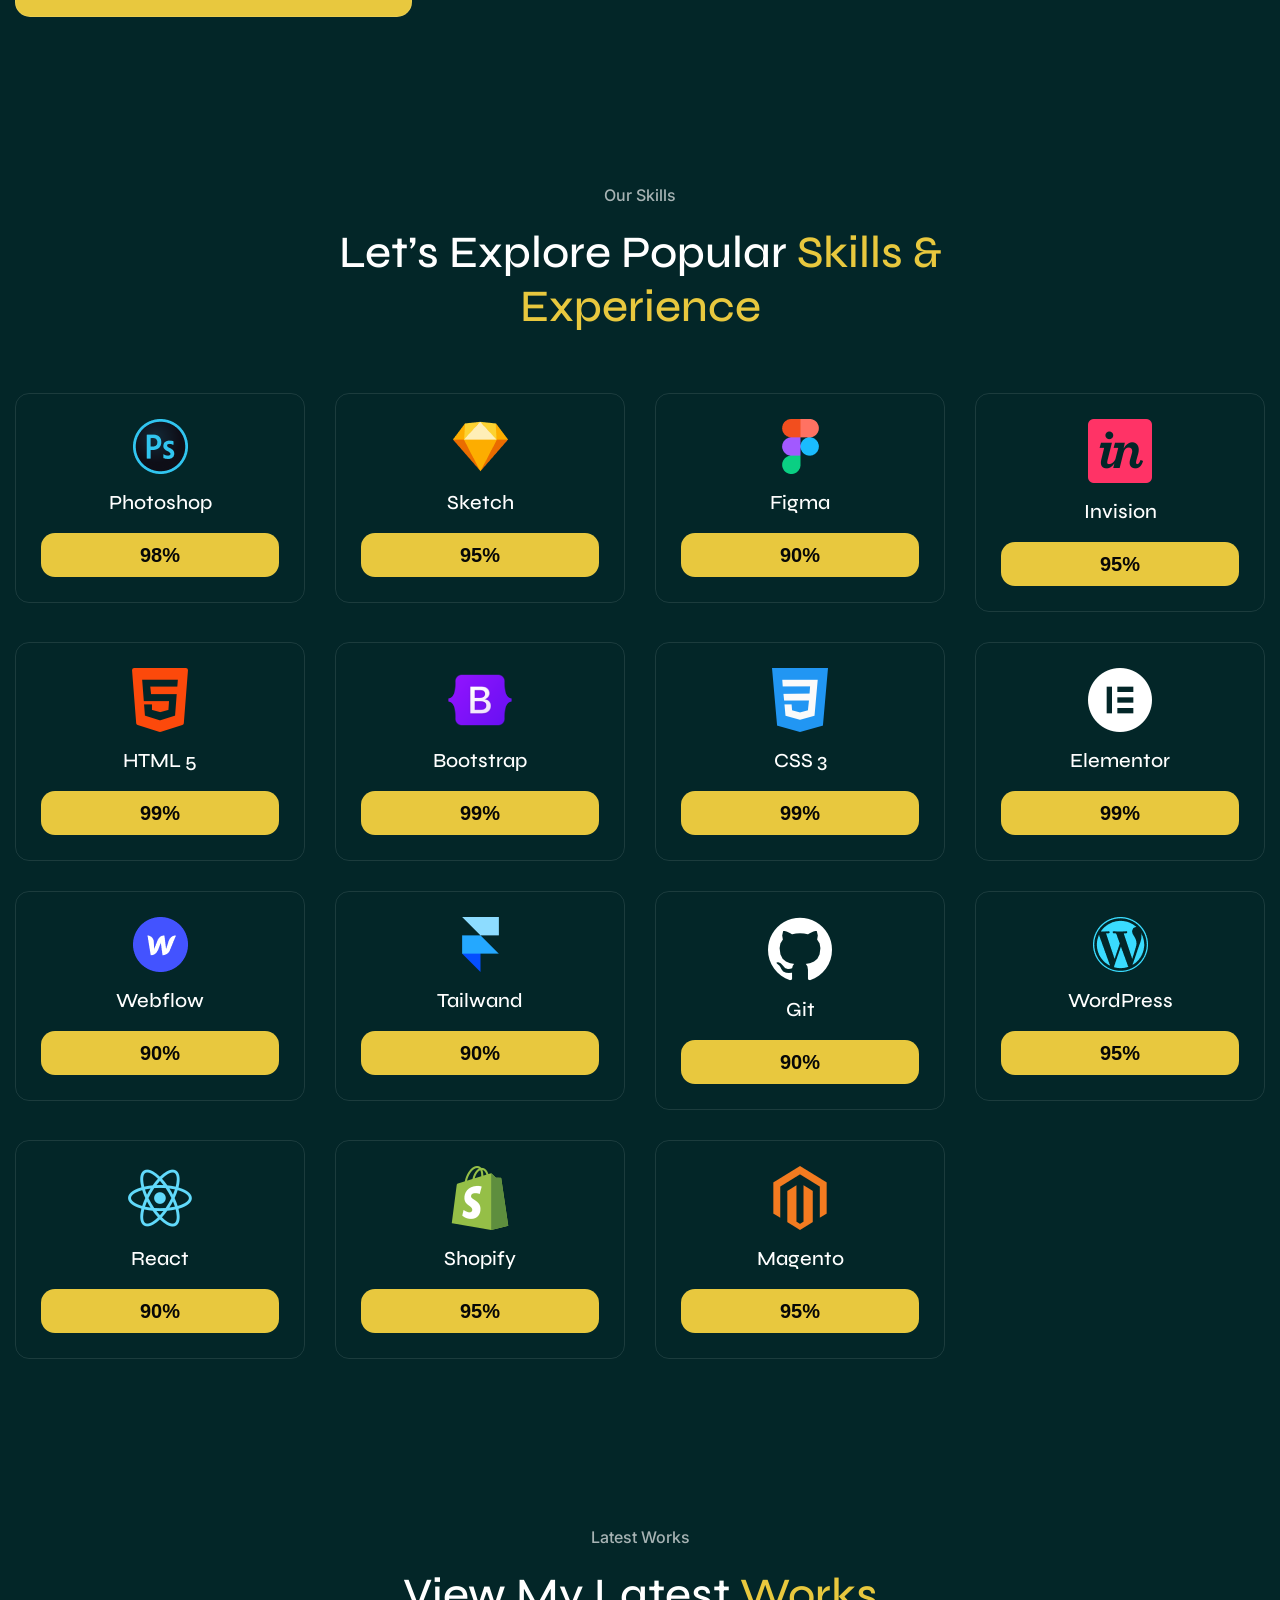
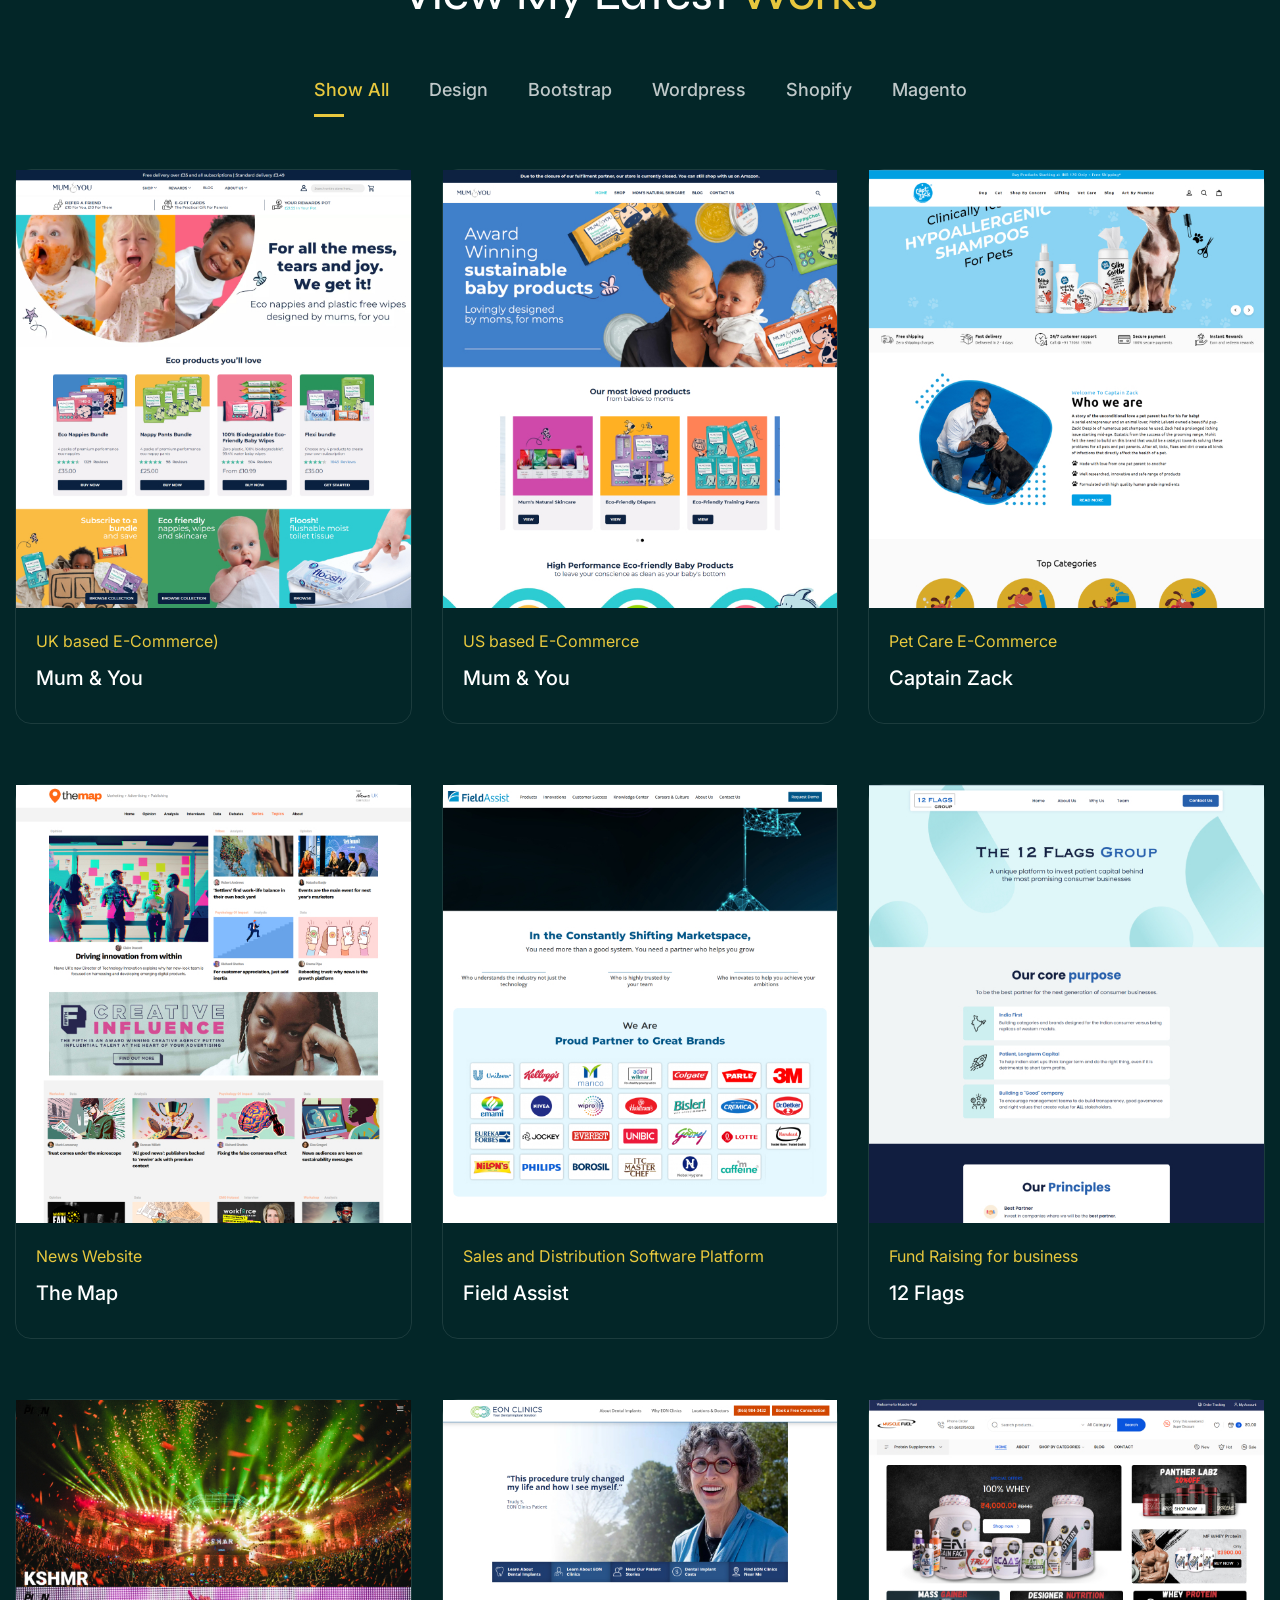
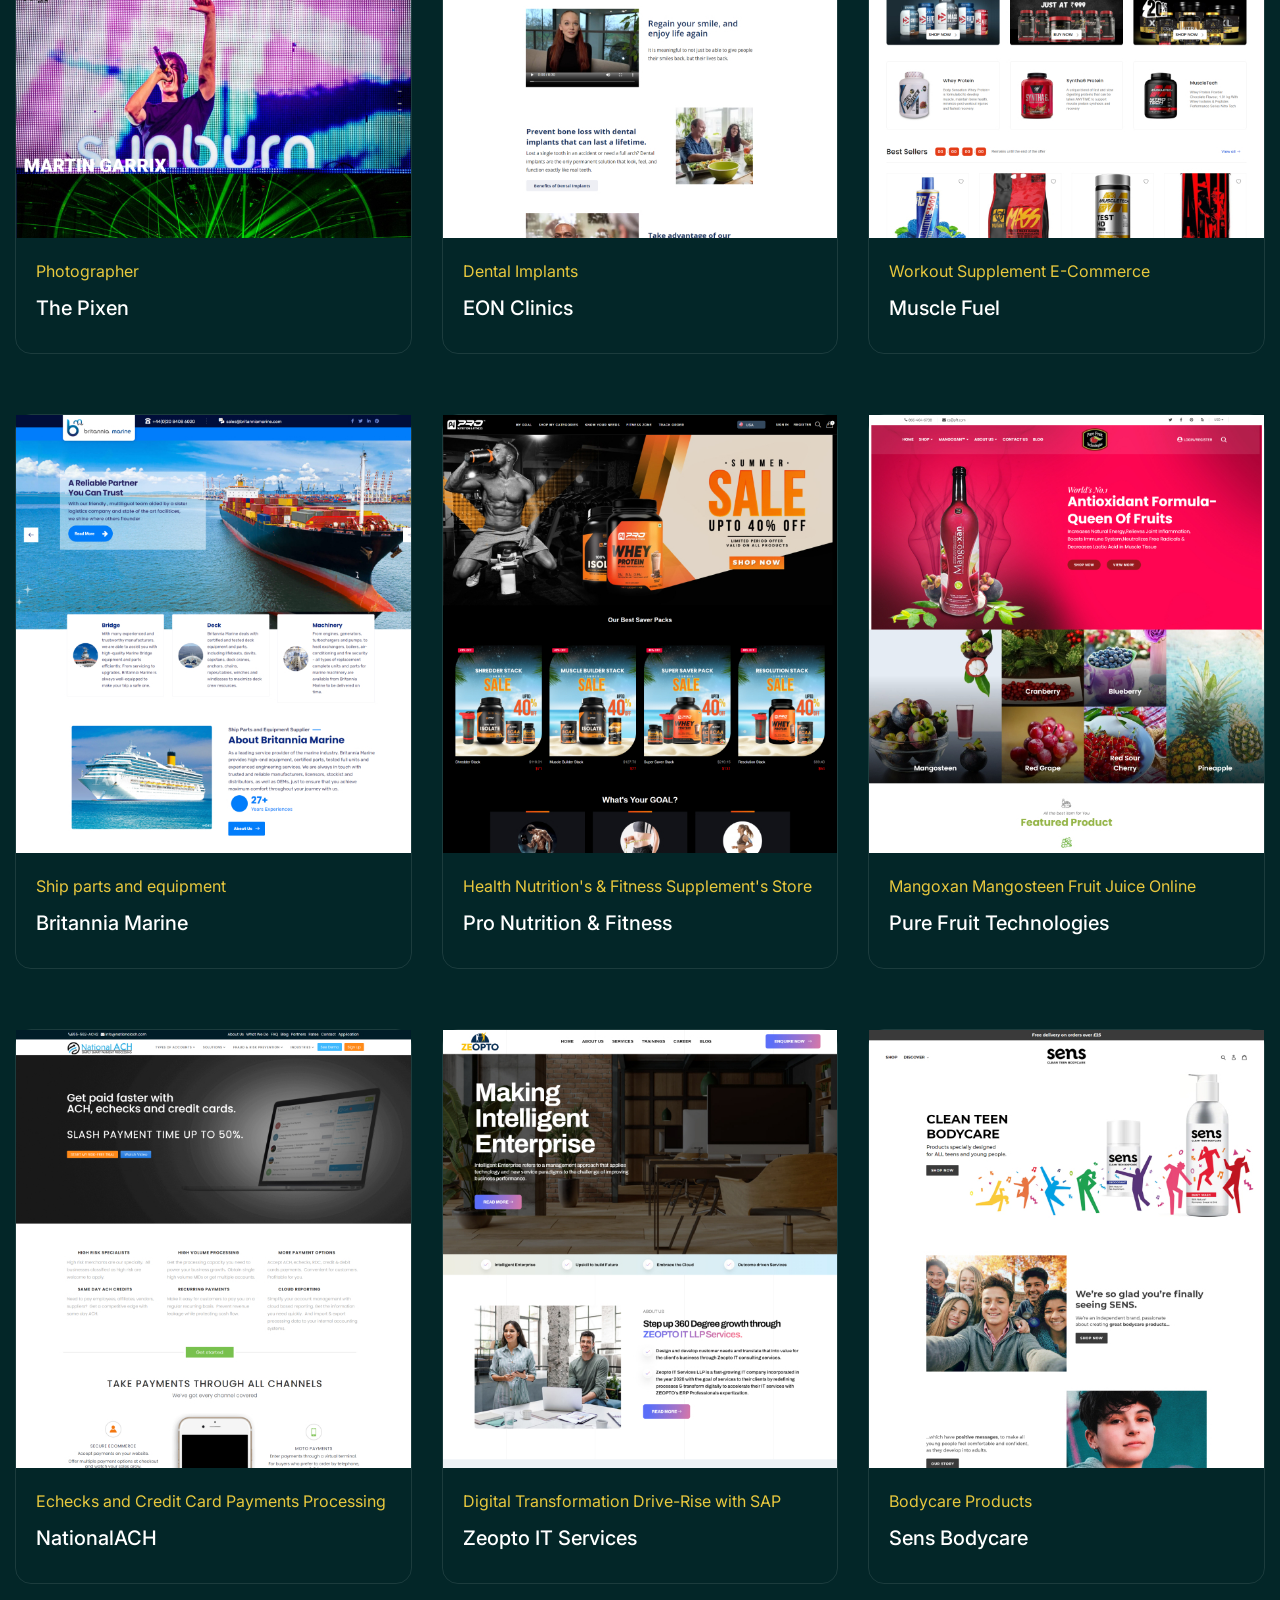
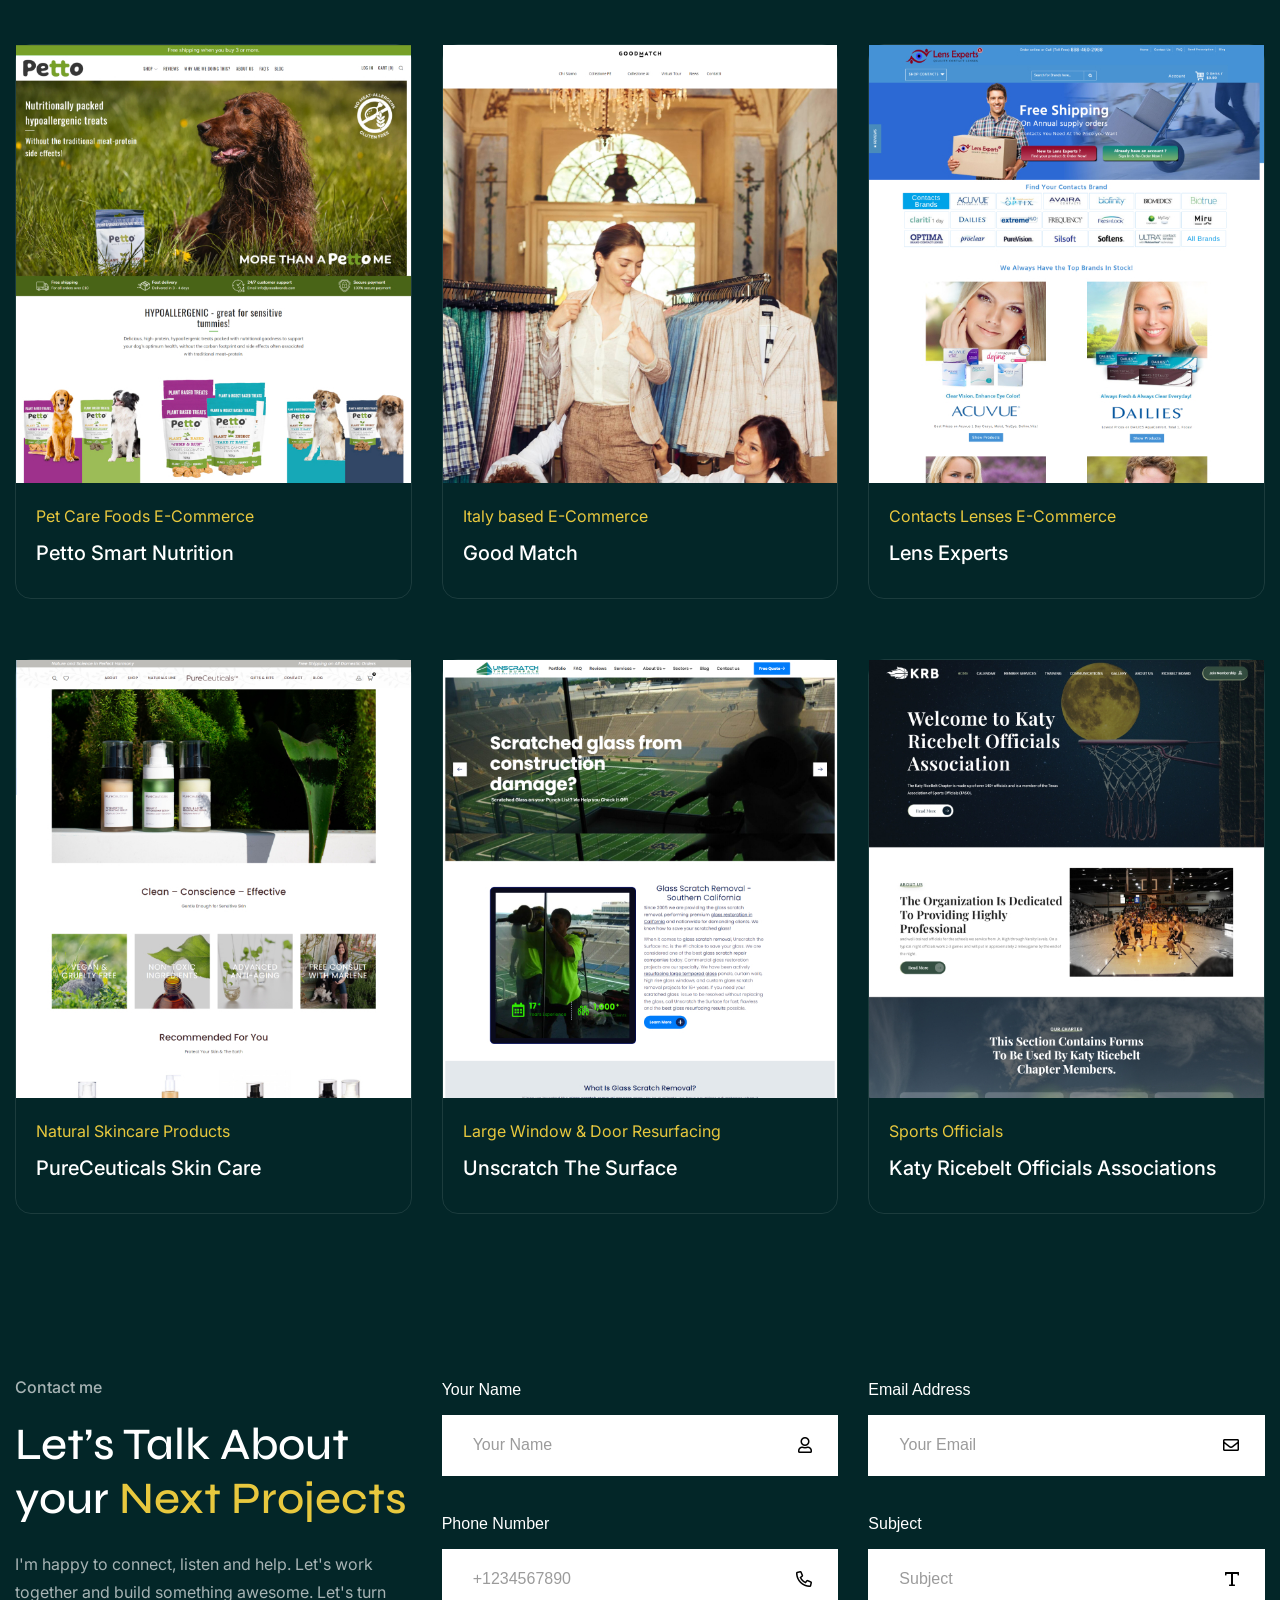
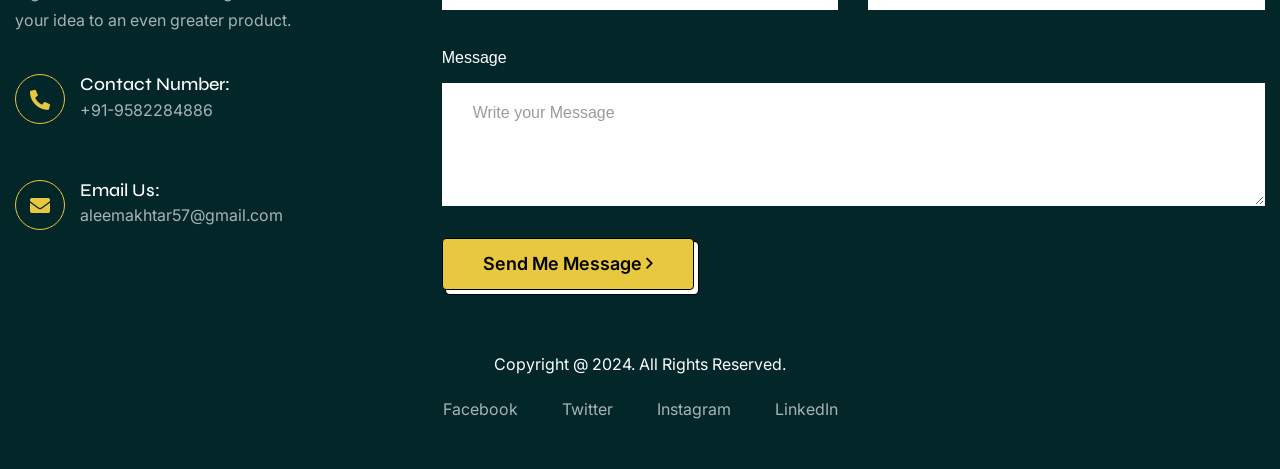
==== commit 06763978: "Update index.html" ====
--- a/index.html
+++ b/index.html
@@ -142,19 +142,7 @@
     </section>
     <!-- / END HEADER DESIGN AREA -->
 	
-	<?php if($success) {
-		echo "Mail sent successfully";
-	} else if(count($erros)>0) {
-		$errorContents = "<p>The form contains the following errors:</p>";
-		$errorContents = $errorContents."<ul>";
-        foreach ($errors as $error) {
-			
-           $errorContents = $errorContents."<li>".$error."</li>";
-        }
-		$errorContents = $errorContents."</ul>";
-		echo $errorContents;
-	}
-	?>
+	
     <!-- START ABOUT DESIGN AREA -->
     <section id="about" class="about-area">
         <div class="container">
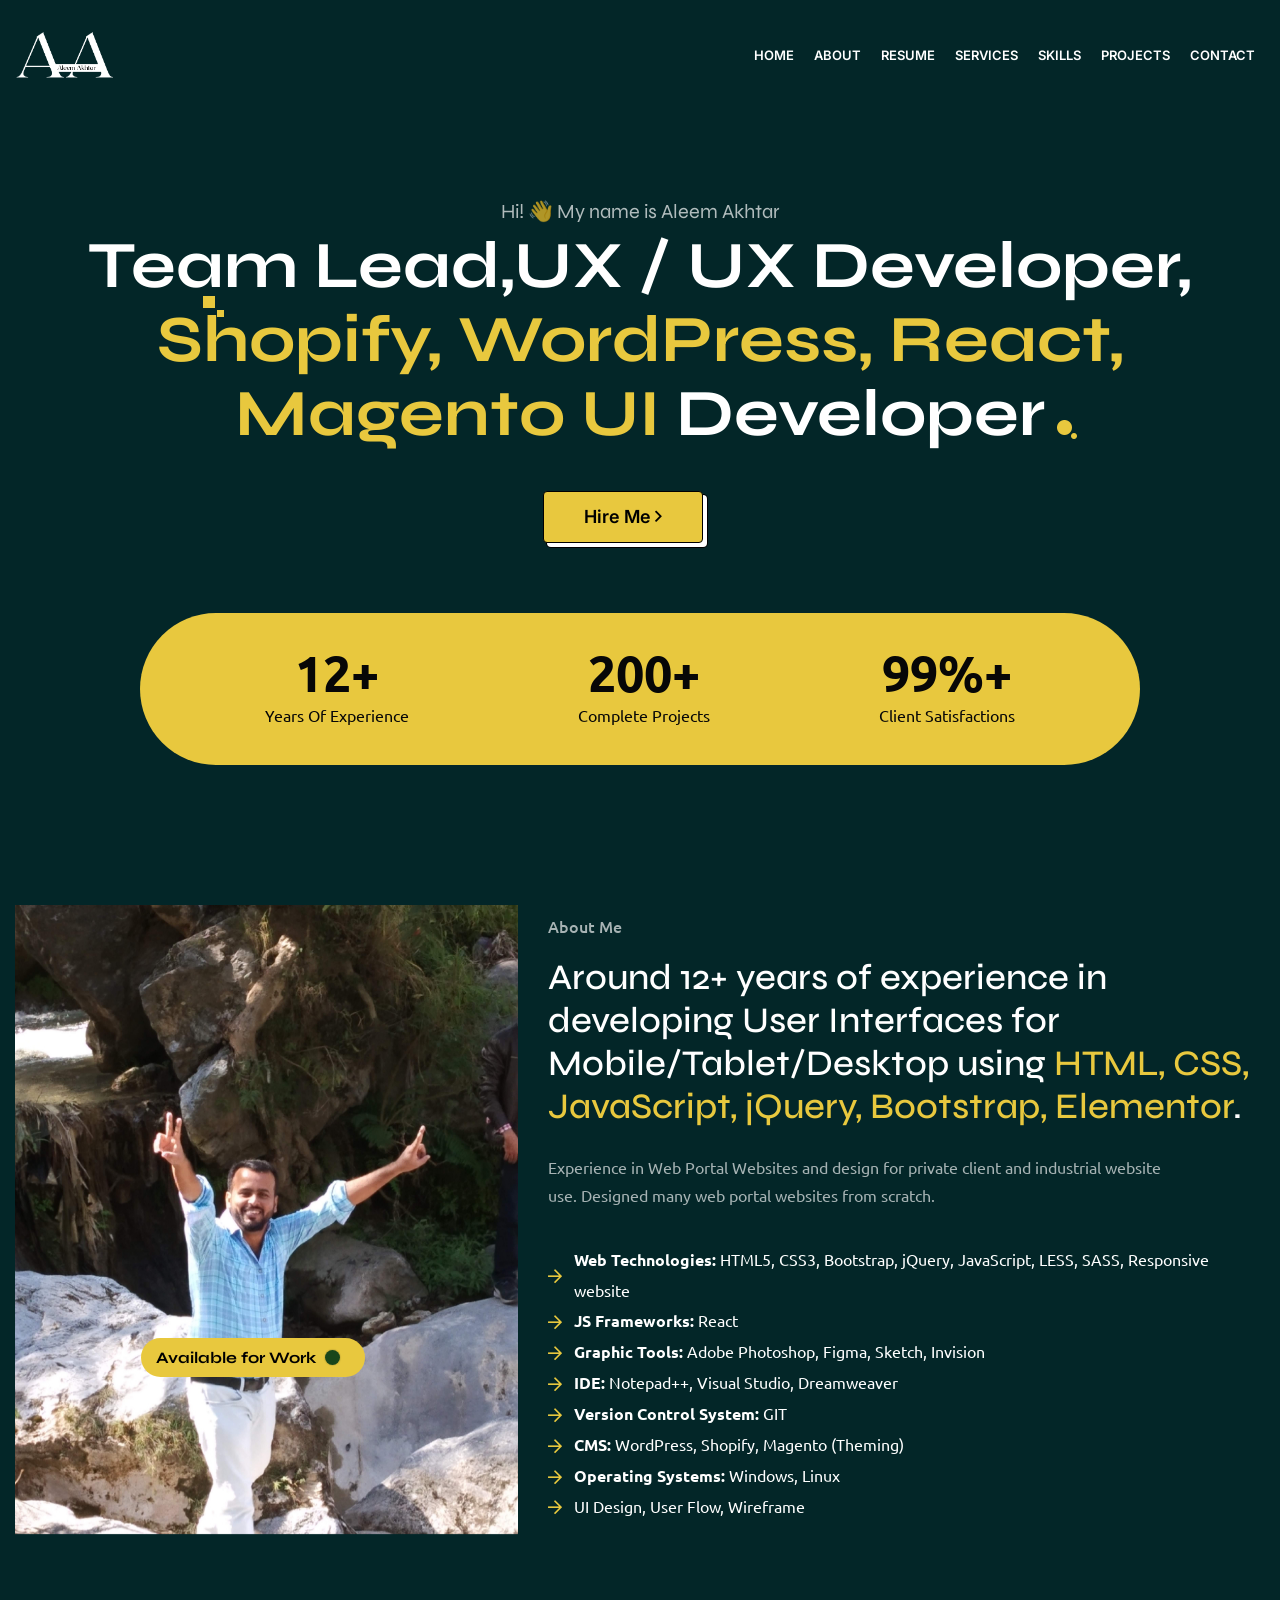
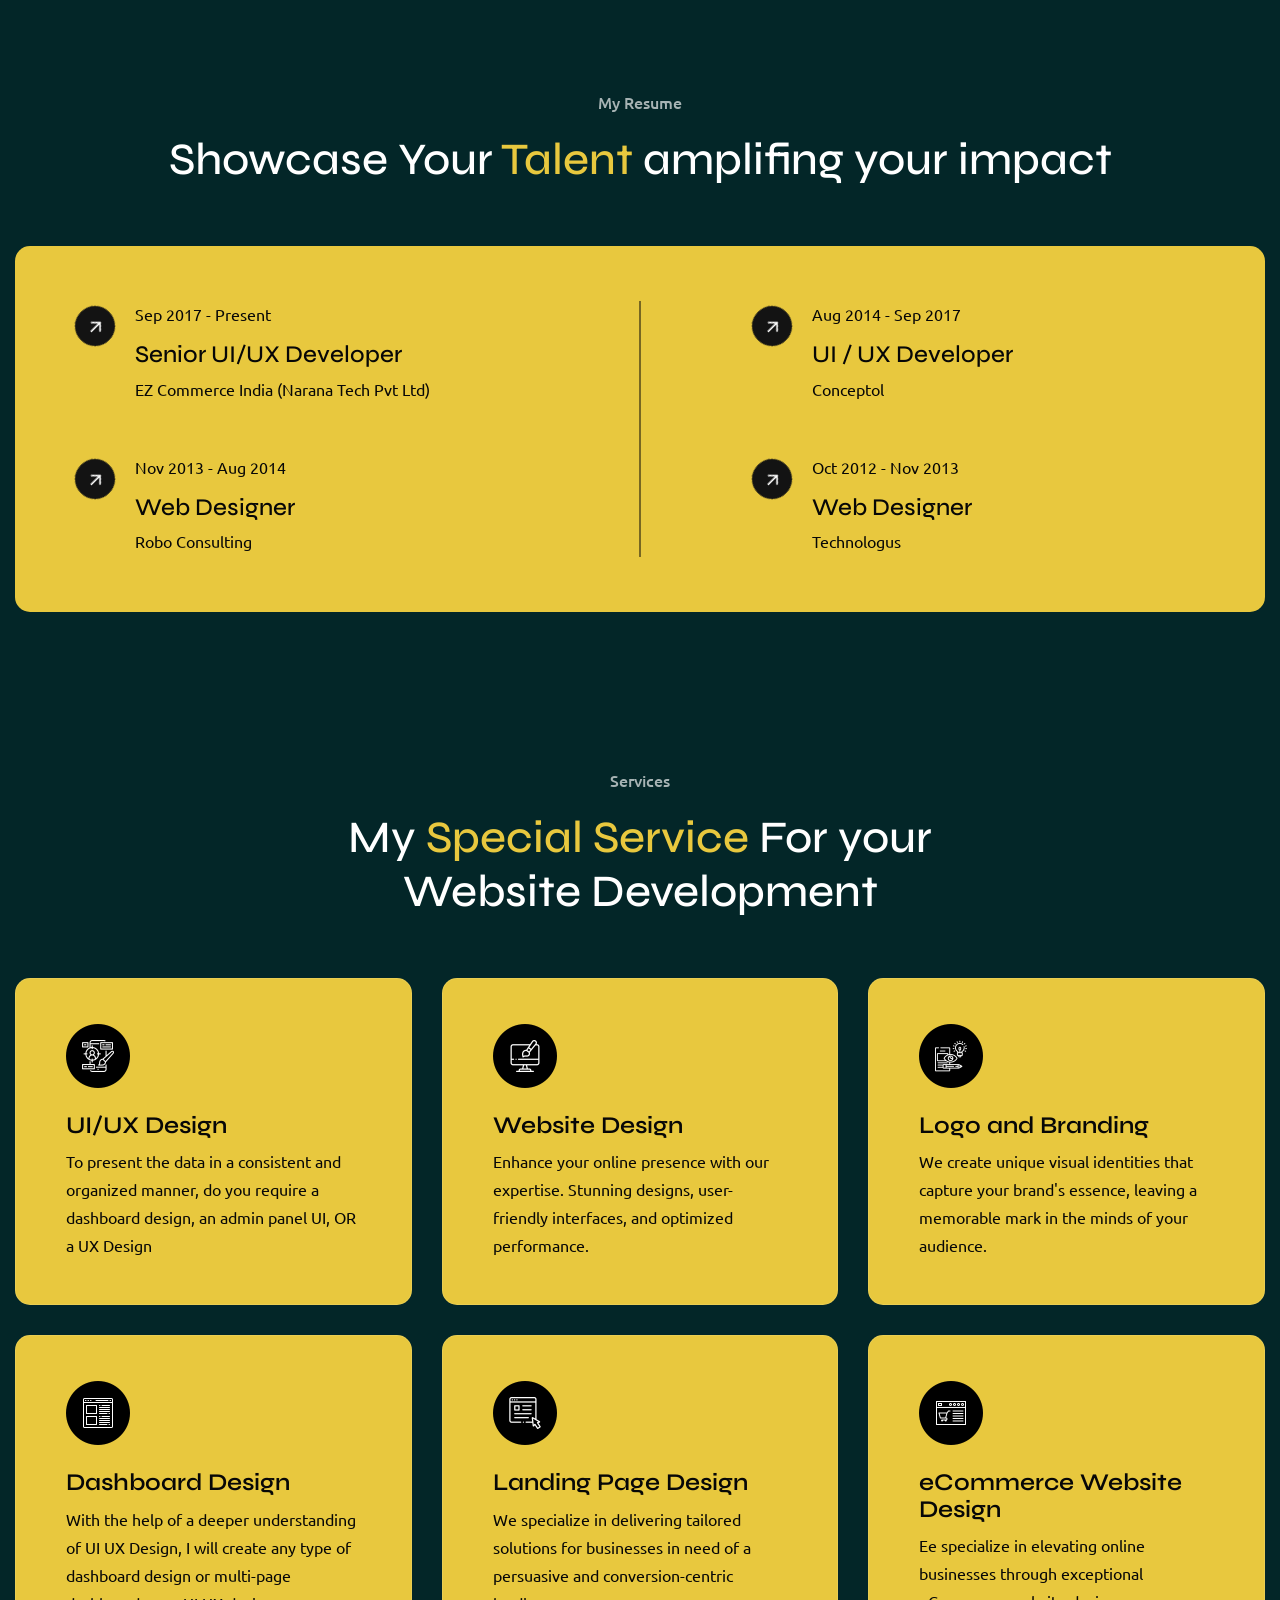
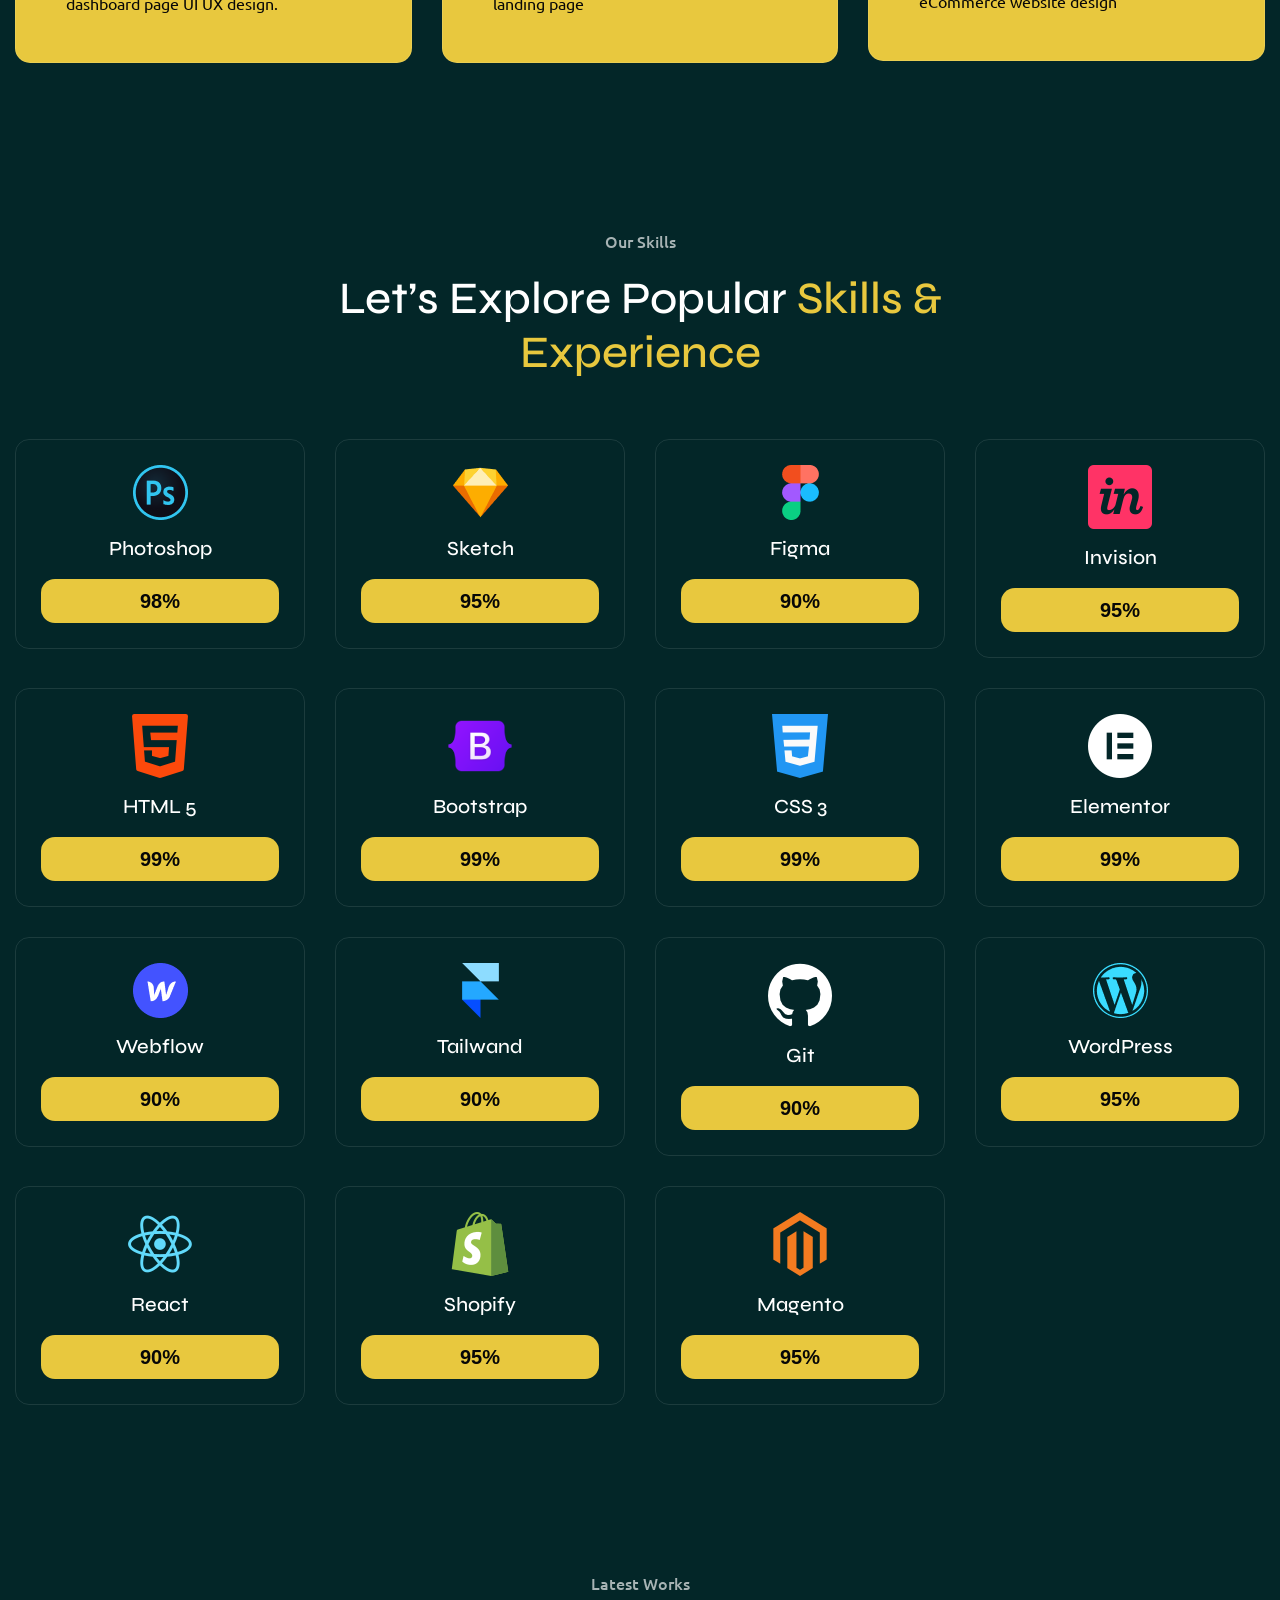
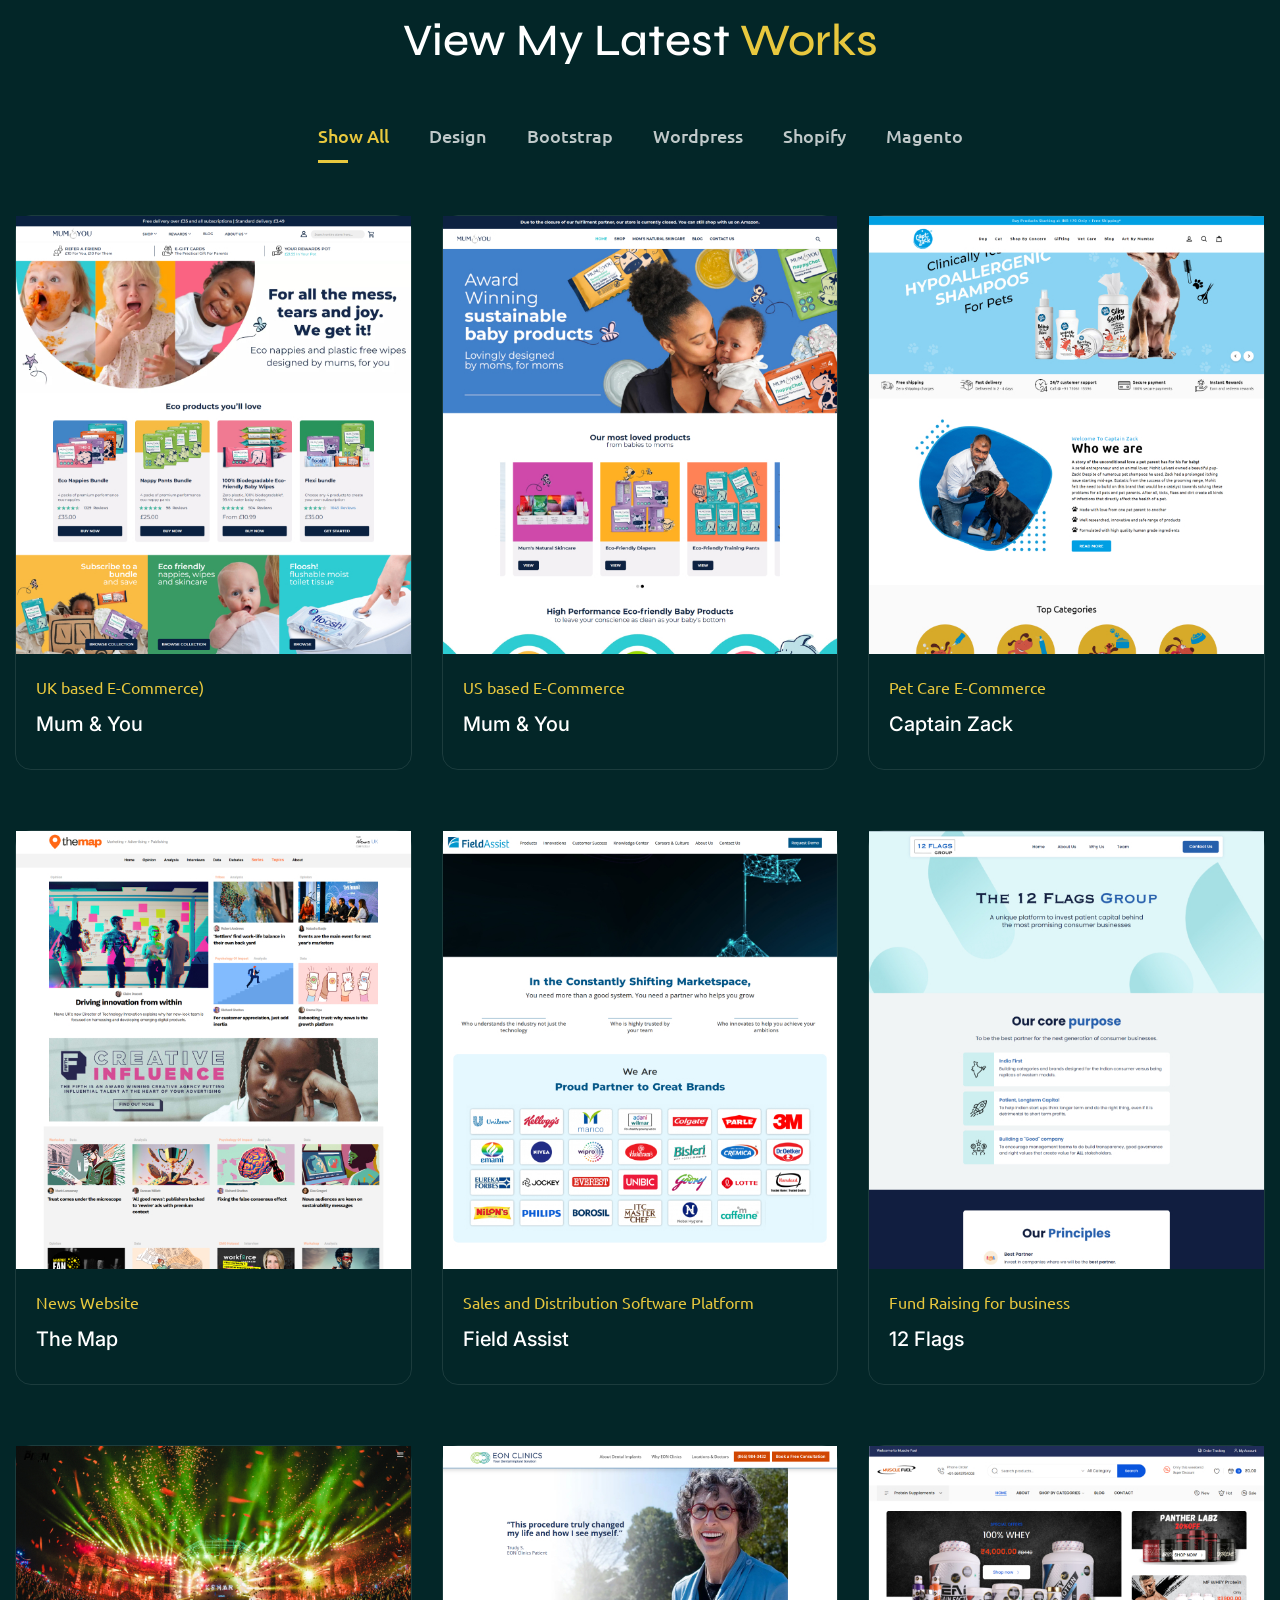
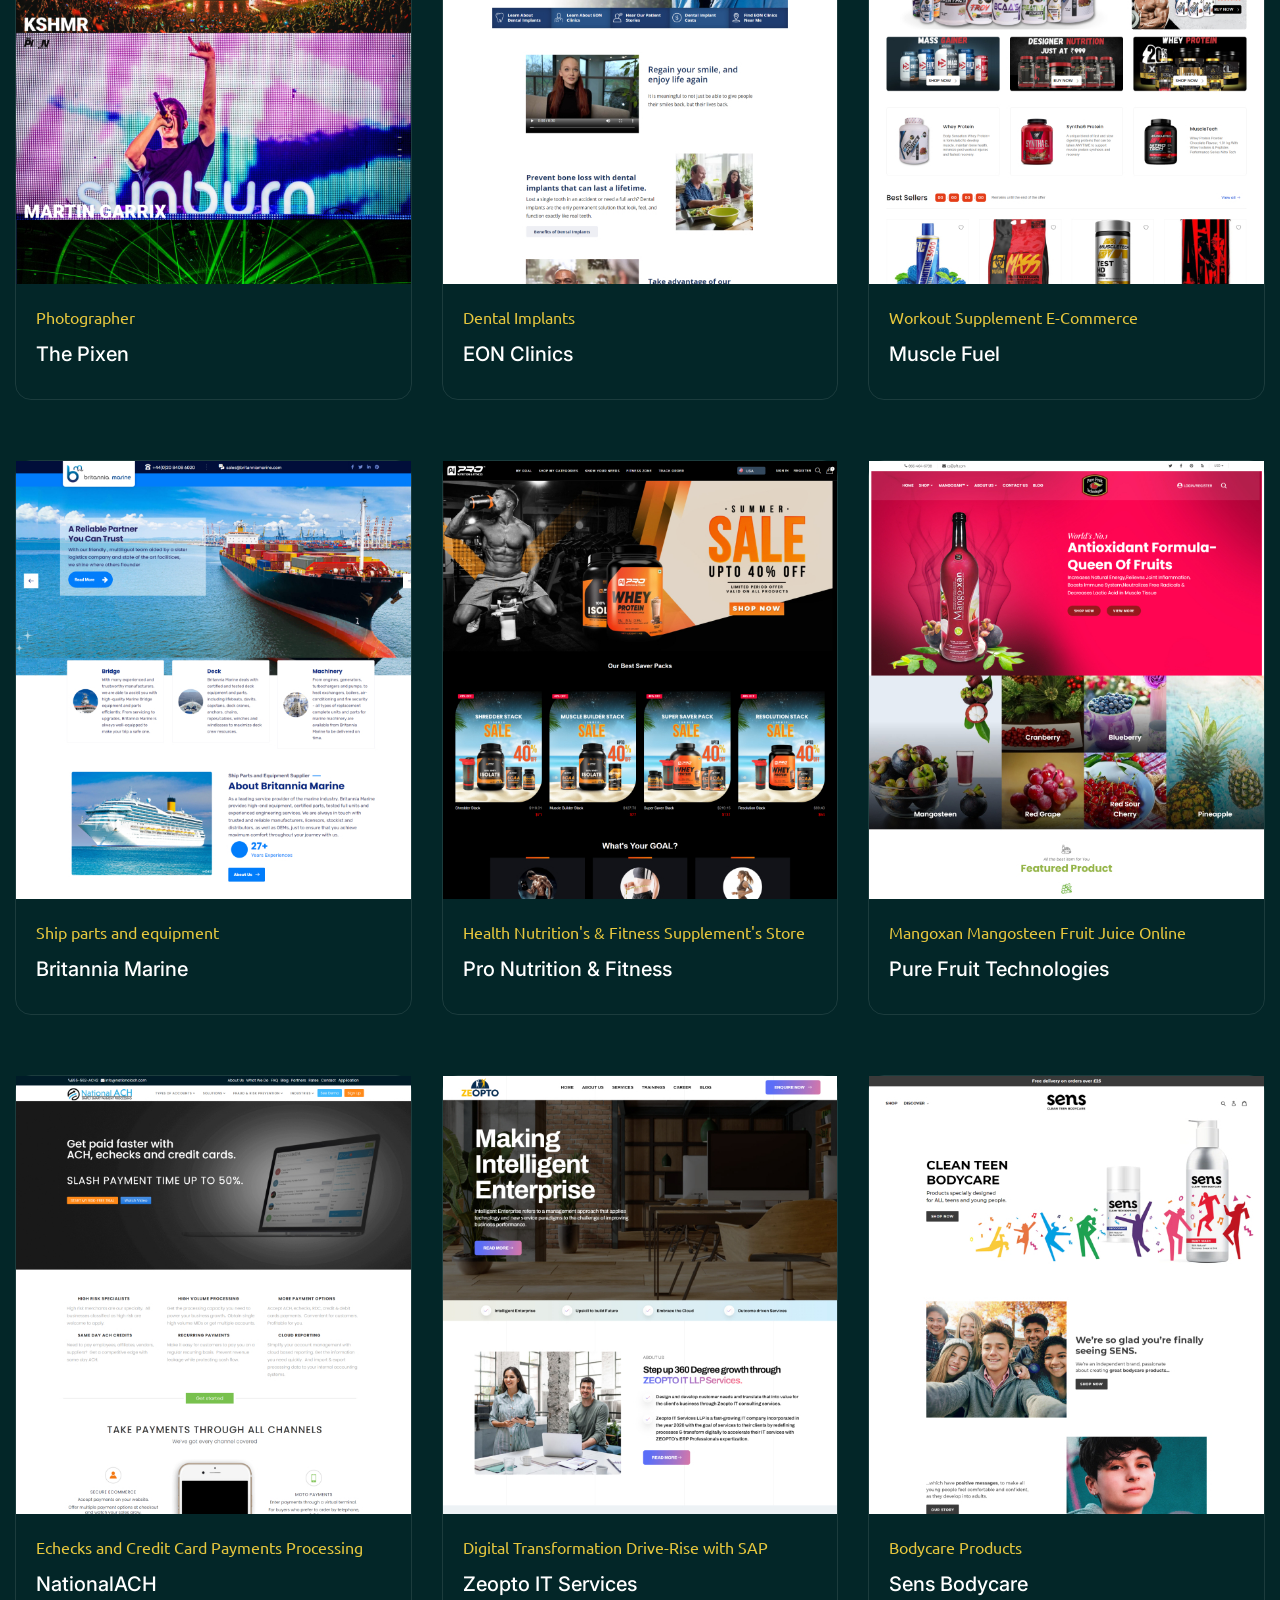
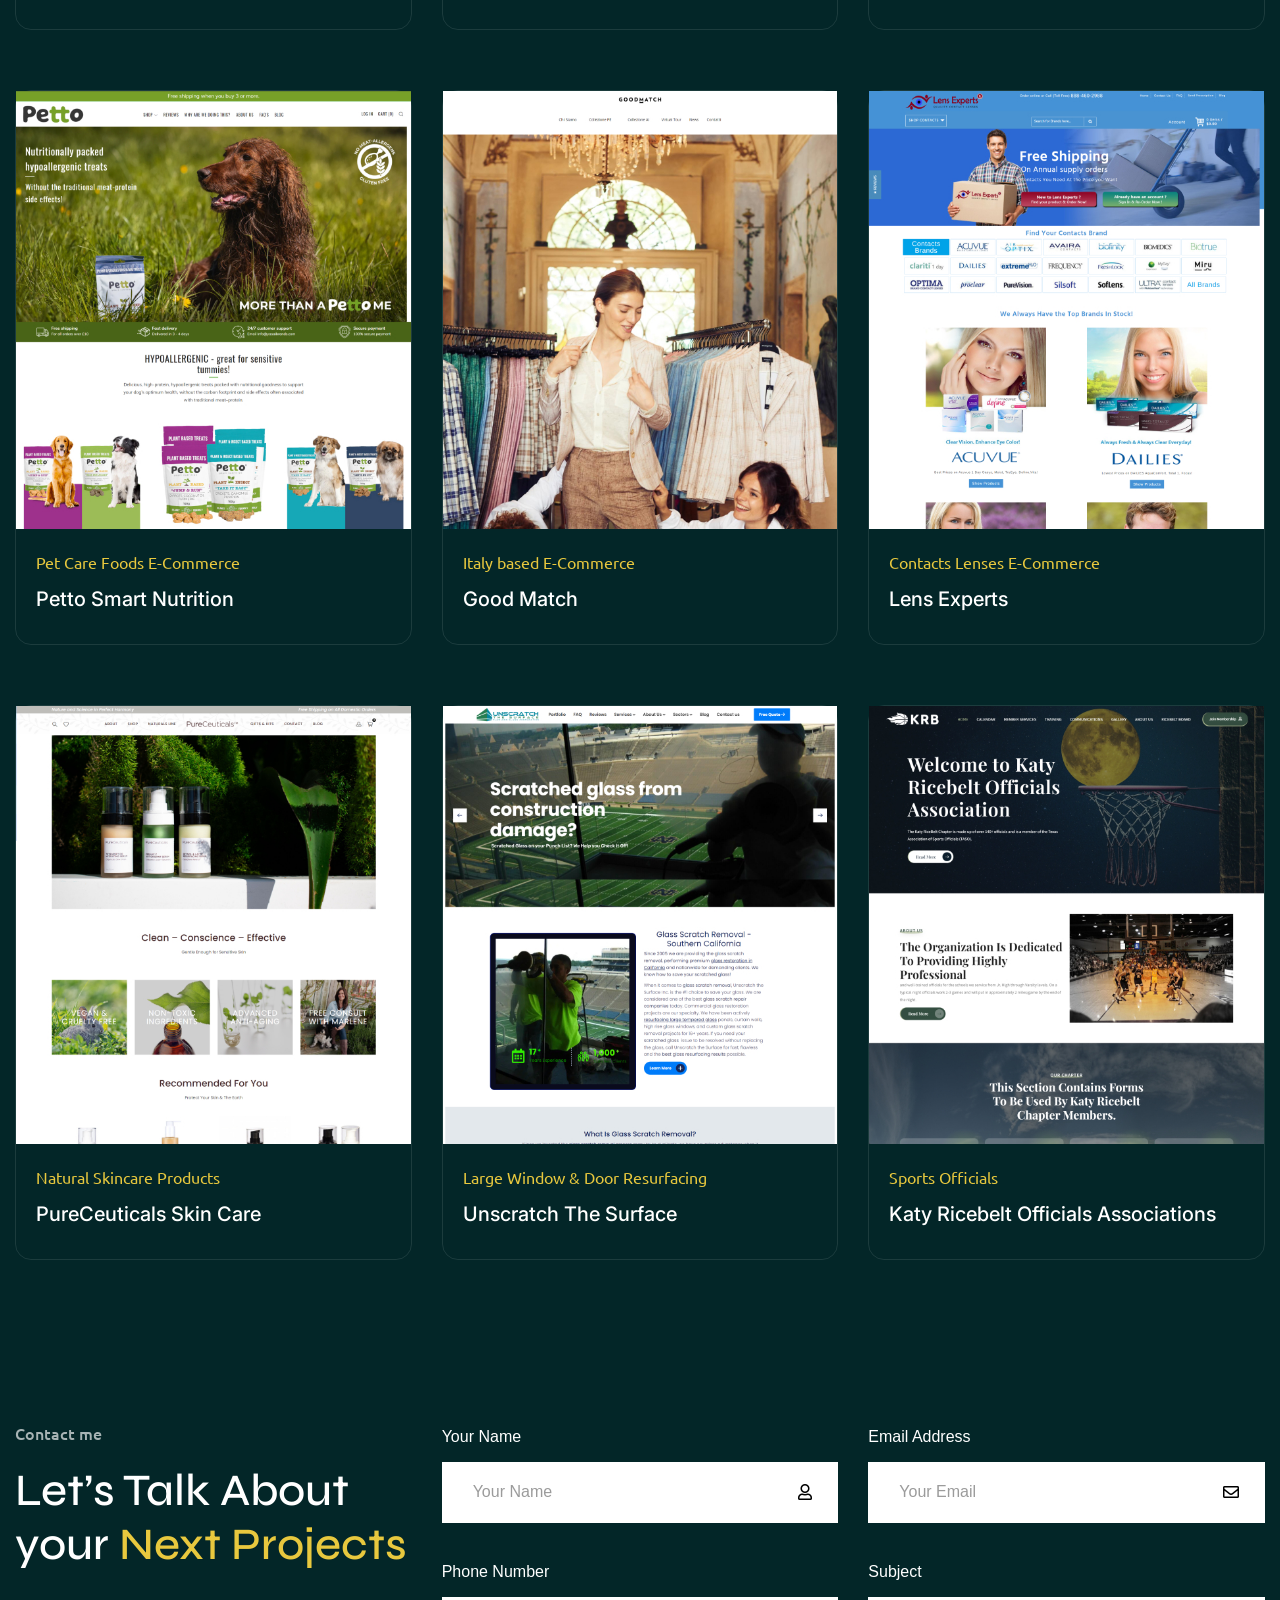
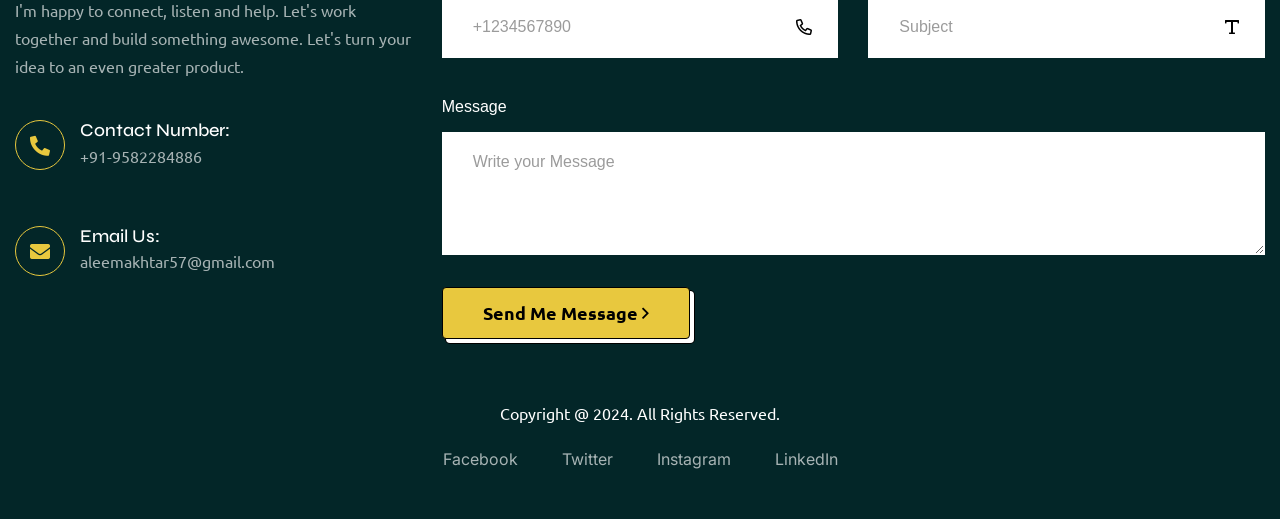
==== commit 154d4328: "Update index.html" ====
--- a/index.html
+++ b/index.html
@@ -16,7 +16,8 @@
     <link rel="preconnect" href="https://fonts.googleapis.com/">
     <link rel="preconnect" href="https://fonts.gstatic.com/" crossorigin>
     <link href="https://fonts.googleapis.com/css2?family=Inter:wght@300;400;600;700;900&amp;family=Syne:wght@400;500;600;700;800&amp;display=swap" rel="stylesheet">
-    <!-- BOOTSTRAP CSS -->
+   <link href="https://fonts.googleapis.com/css2?family=Ubuntu:wght@400;500;700&display=swap" rel="stylesheet">
+	<!-- BOOTSTRAP CSS -->
     <link rel="stylesheet" href="assets/css/bootstrap.min.css" />
     <!-- FONT AWESOME CSS -->
     <link rel="stylesheet" href="assets/css/fontawesome.min.css" />
@@ -107,7 +108,7 @@
                     <!-- START HERO DESIGN AREA -->
                     <div class="hero-content rmb-25 wow fadeInUp delay-0-2s text-center">
                         <h2>Hi! 👋 My name is Aleem Akhtar</h2>
-                        <h1>UX / UX, <span>Shopify, WordPress, React, Magento UI</span> Developer</h1>
+                        <h1>Team Lead,UX / UX Developer, <span>Shopify, WordPress, React, Magento UI</span> Developer</h1>
                         <div class="dot-shape">
                             <img src="assets/images/shape/about-dot.png" alt="Shape" />
                         </div>
@@ -122,7 +123,7 @@
                     <!-- START COUNTER DESIGN AREA -->
                     <div class="hero-counter-area d-flex justify-content-around wow fadeInUp delay-0-4s">
                         <div class="counter-item counter-text-wrap">
-                            <span class="count-text plus" data-speed="3000" data-stop="11">0</span>
+                            <span class="count-text plus" data-speed="3000" data-stop="12">0</span>
                             <span class="counter-title">Years Of Experience</span>
                         </div>
                         <div class="counter-item counter-text-wrap">
@@ -166,7 +167,7 @@
                     <div class="about-content-part rel z-2 rmb-55">
                         <div class="section-title mb-35 wow fadeInUp delay-0-2s">
                             <span class="sub-title mb-15">About Me</span>
-                            <h2>Around 11+ years of experience in developing User Interfaces for Mobile/Tablet/Desktop using <span>HTML, CSS, JavaScript, jQuery, Bootstrap, Elementor</span>.
+                            <h2>Around 12+ years of experience in developing User Interfaces for Mobile/Tablet/Desktop using <span>HTML, CSS, JavaScript, jQuery, Bootstrap, Elementor</span>.
                             </h2>
                             <p>Experience in Web Portal Websites and design for private client and industrial website use. Designed many web portal websites from scratch.
                             </p>
@@ -844,7 +845,7 @@
                 <!-- START CONTACT FORM DESIGN AREA -->
                 <div class="col-lg-8">
                     <div class="contact-form contact-form-area wow fadeInUp delay-0-4s">
-                        <form id="contactForm" class="contactForm" name="contactForm" action="https://aleem57.netlify.app/send_email.php" method="post">
+                        <form id="contactForm" class="contactForm" name="contactForm" action="#" method="post">
 						
                             <div class="row">
                                 <div class="col-md-6">
--- a/assets/css/style.css
+++ b/assets/css/style.css
@@ -56,7 +56,7 @@
     font-weight: 400;
     line-height: 30px;
     font-size: 16px;
-    font-family: 'Inter', sans-serif;
+    font-family: 'Inter', sans-serif;font-family: 'Ubuntu', sans-serif;
 
 }
 body.dark-version {
@@ -3150,4 +3150,4 @@
 .widget-search-filter .form-group .nice-select:after {
     right: 25px;
     border-color: #CDCDCD;
-}+}
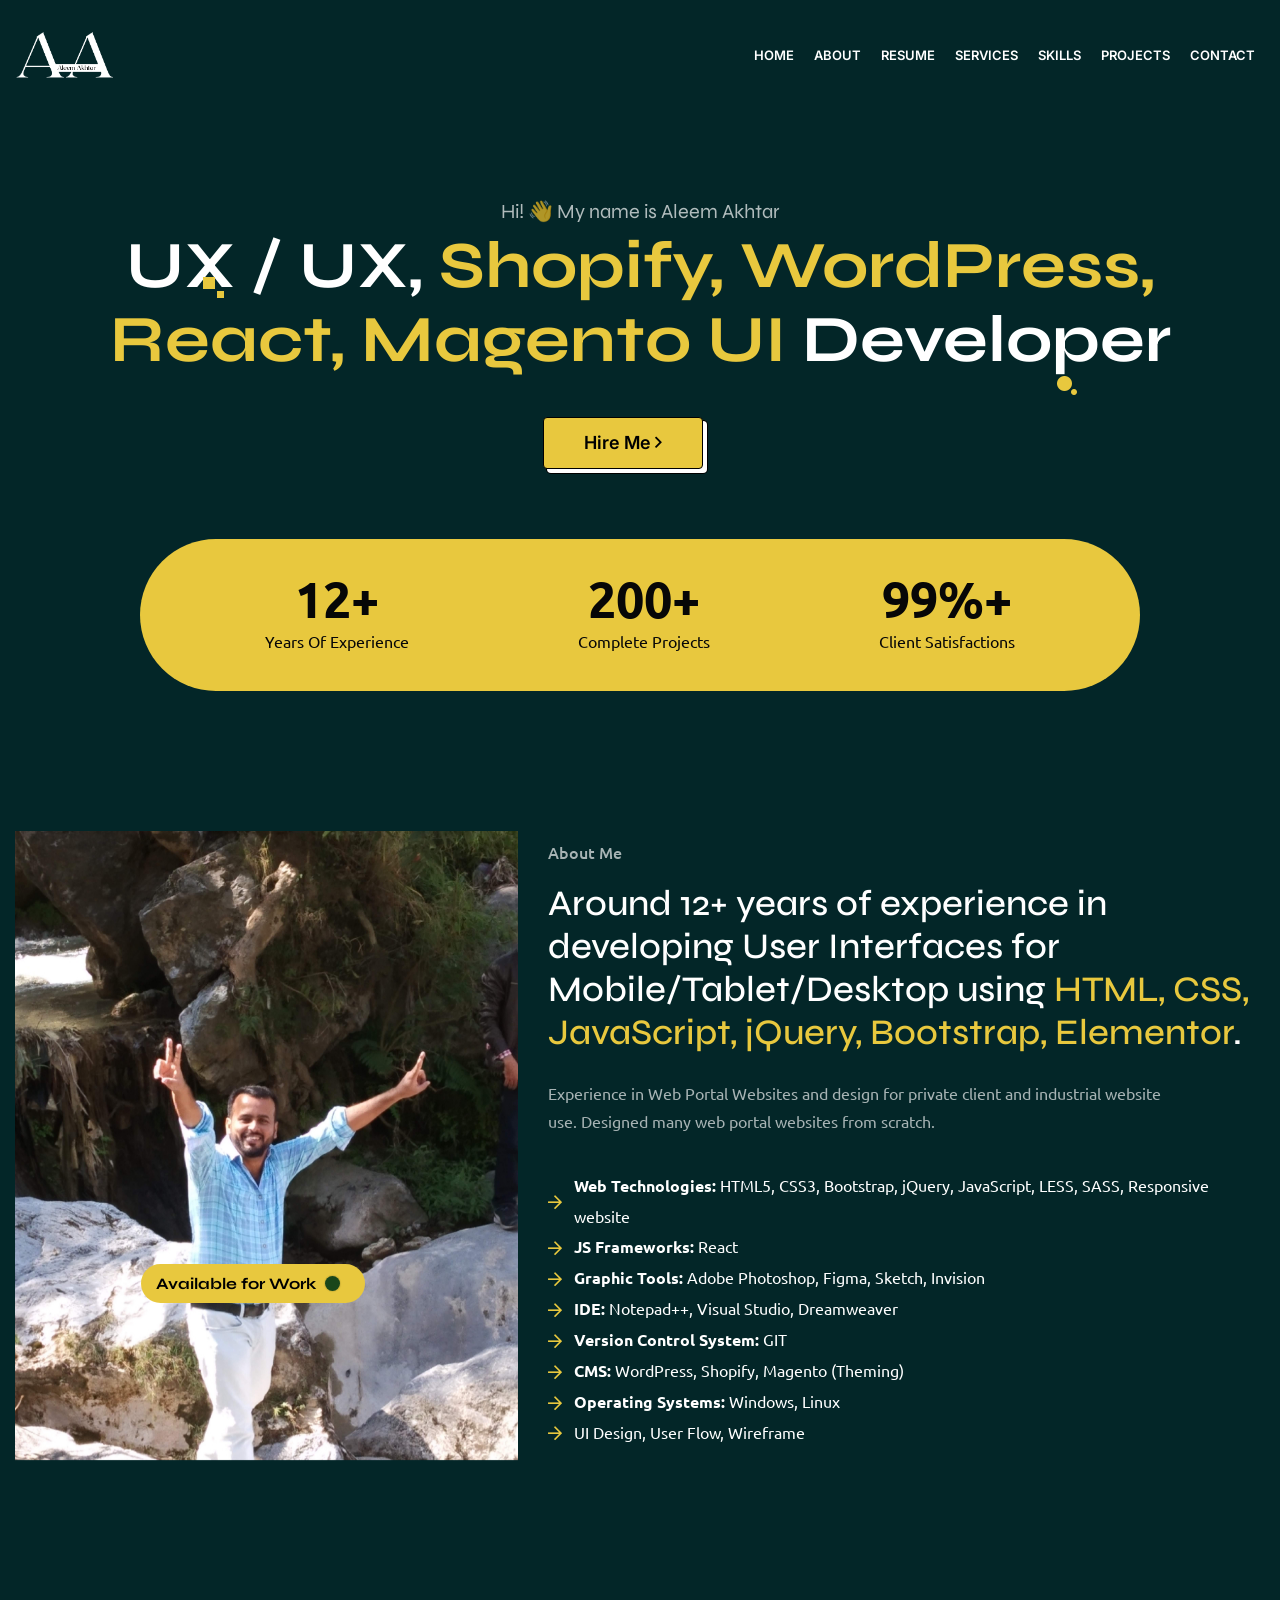
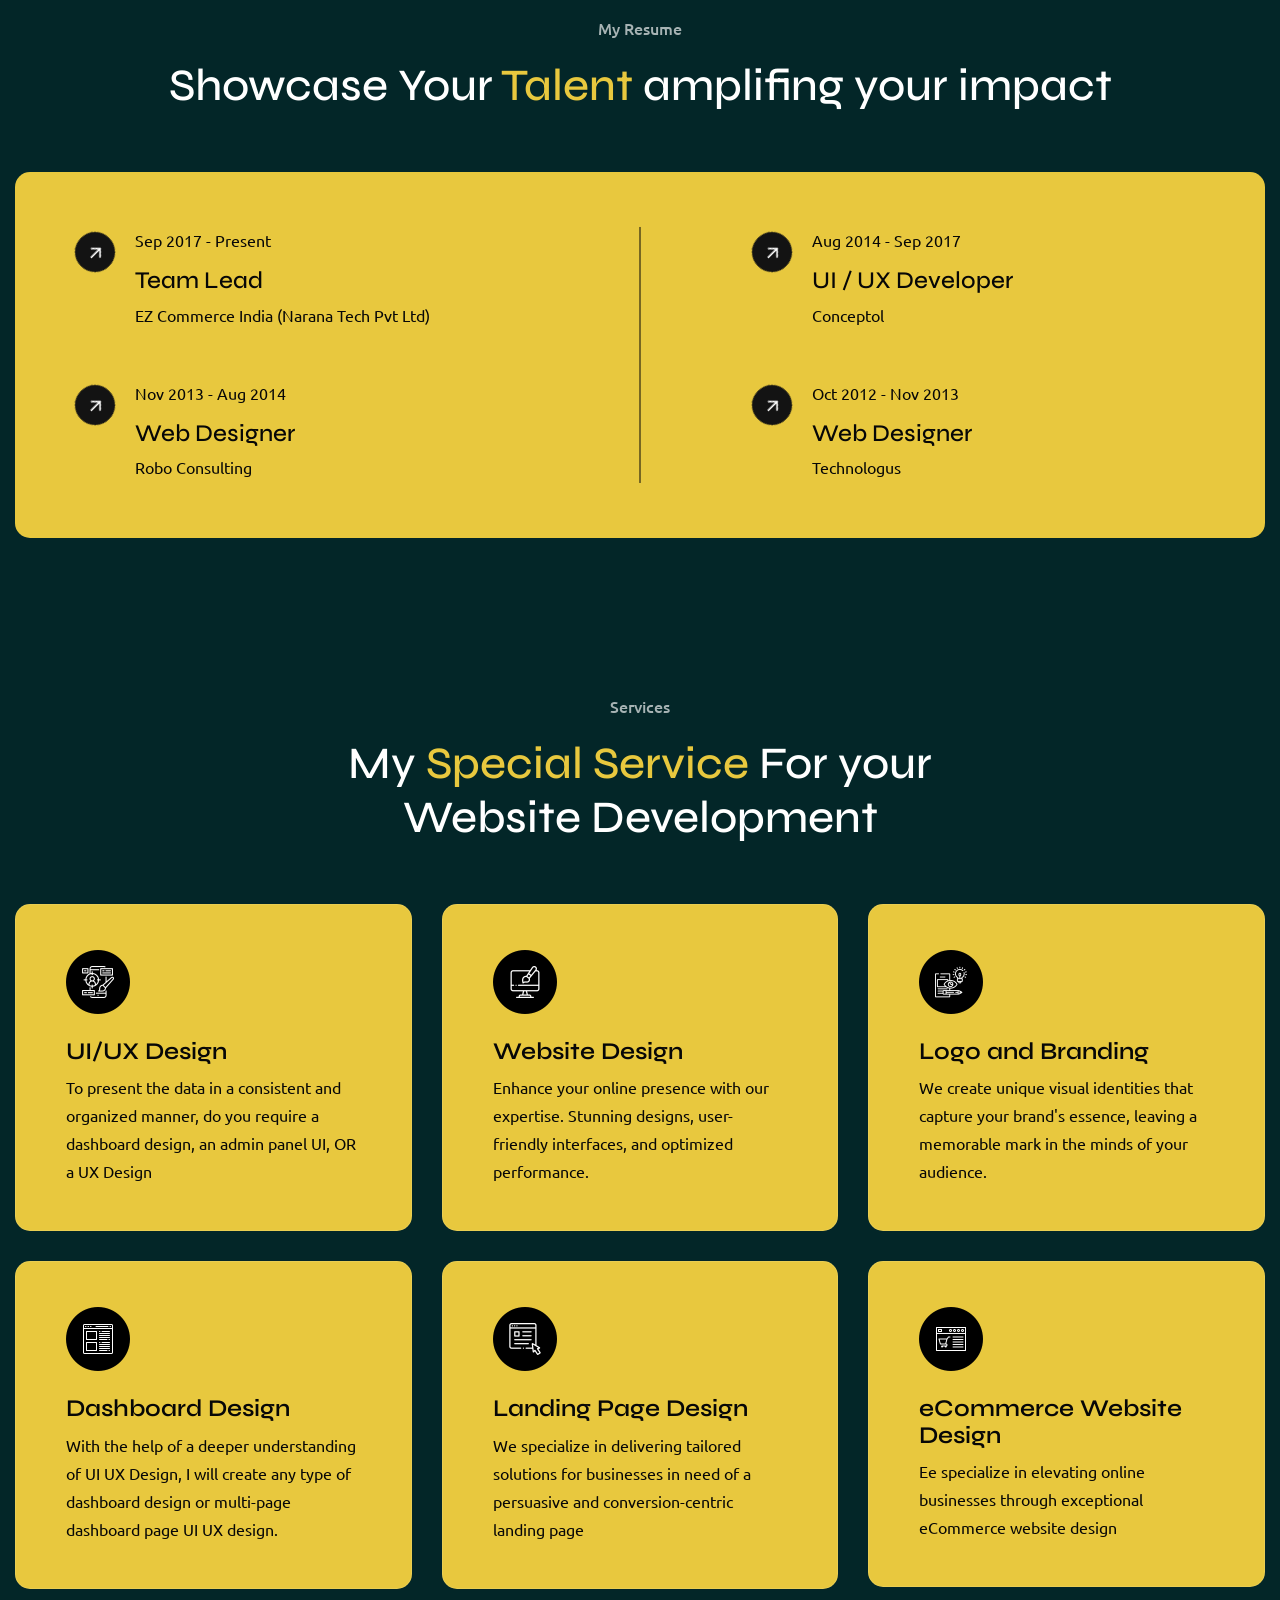
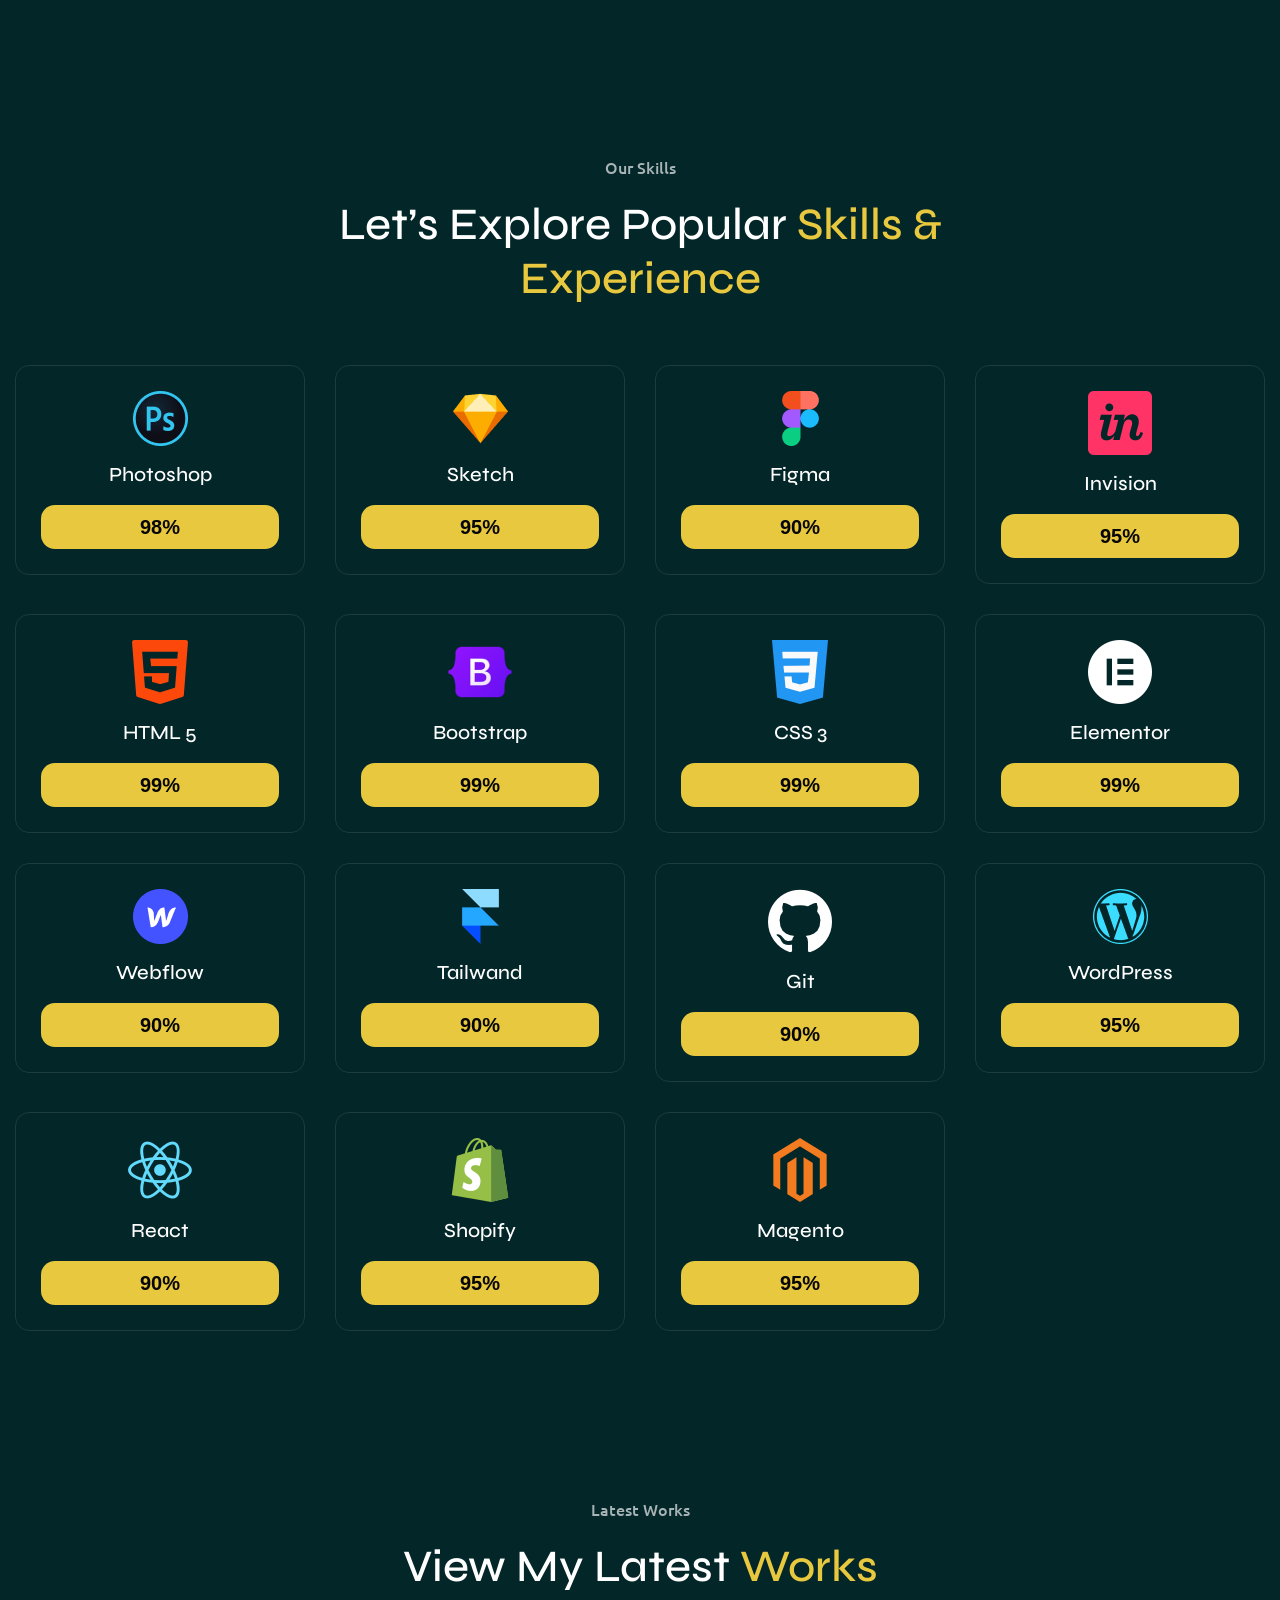
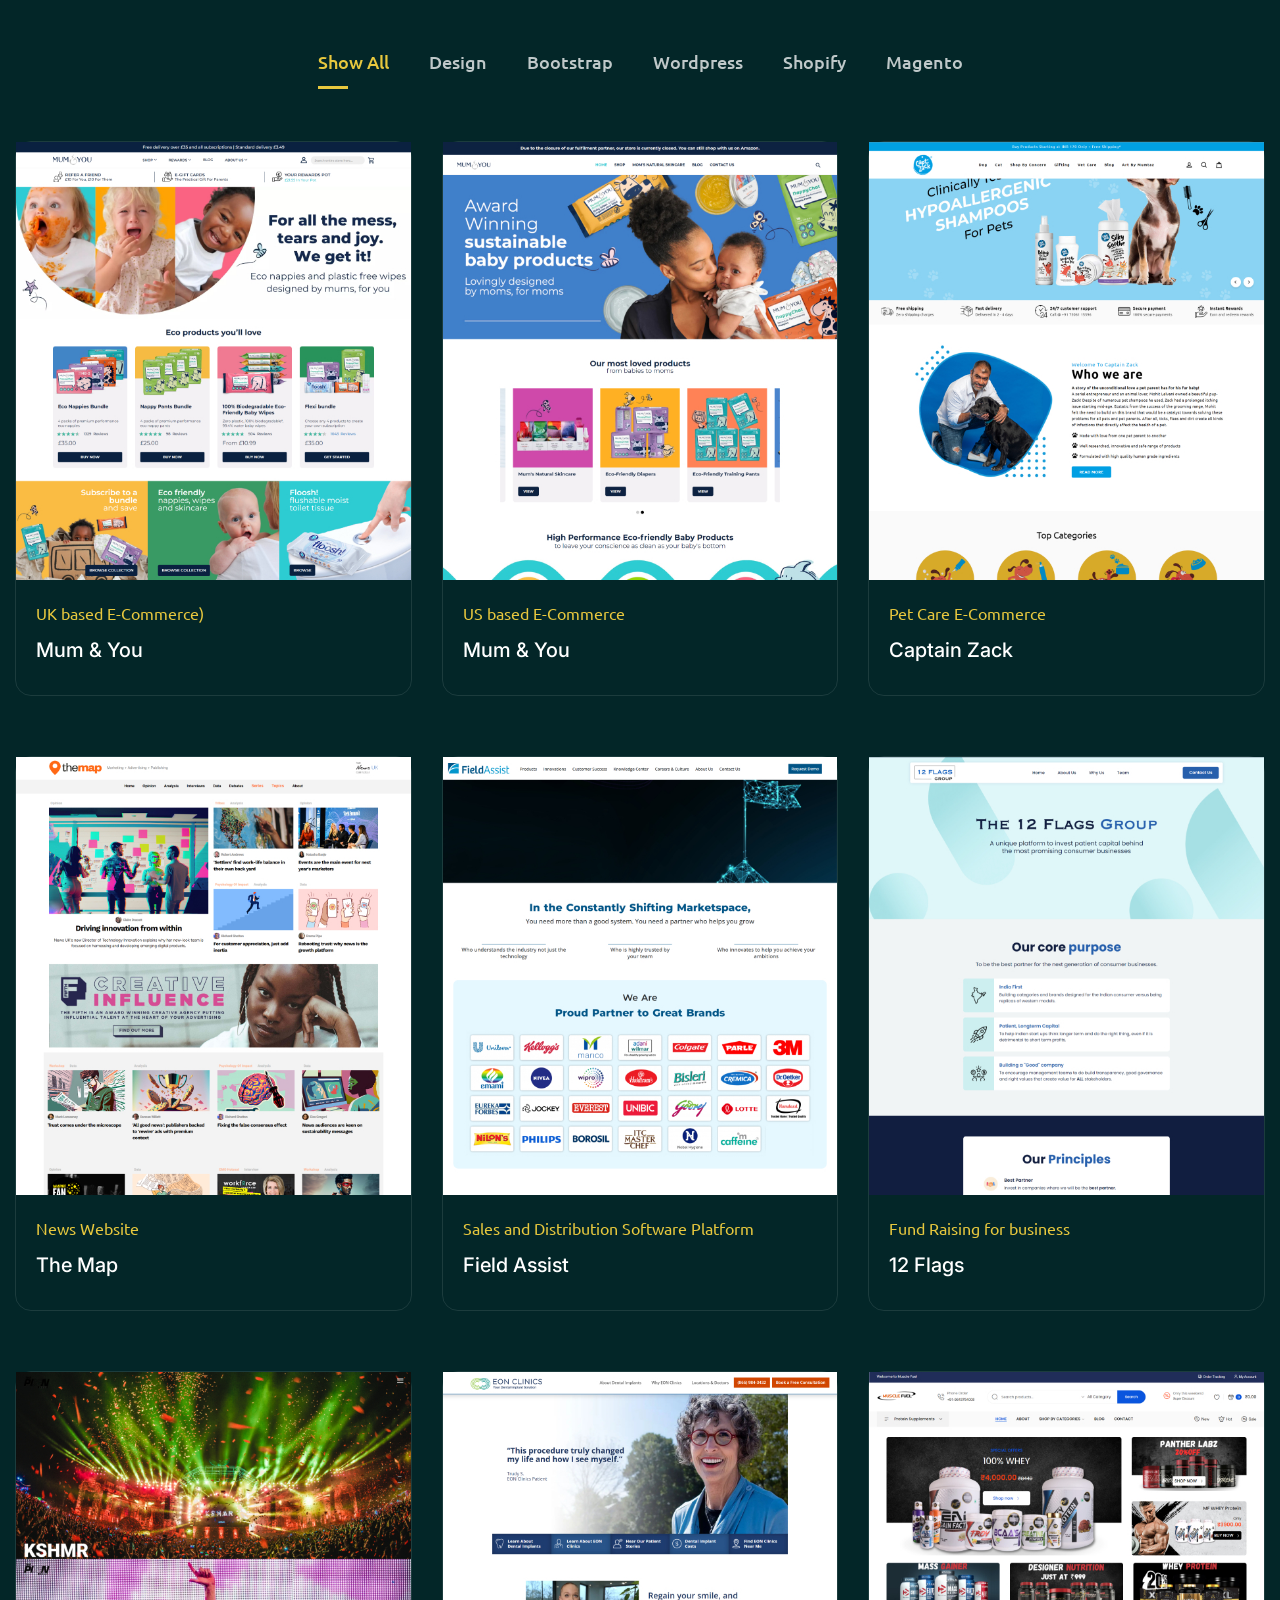
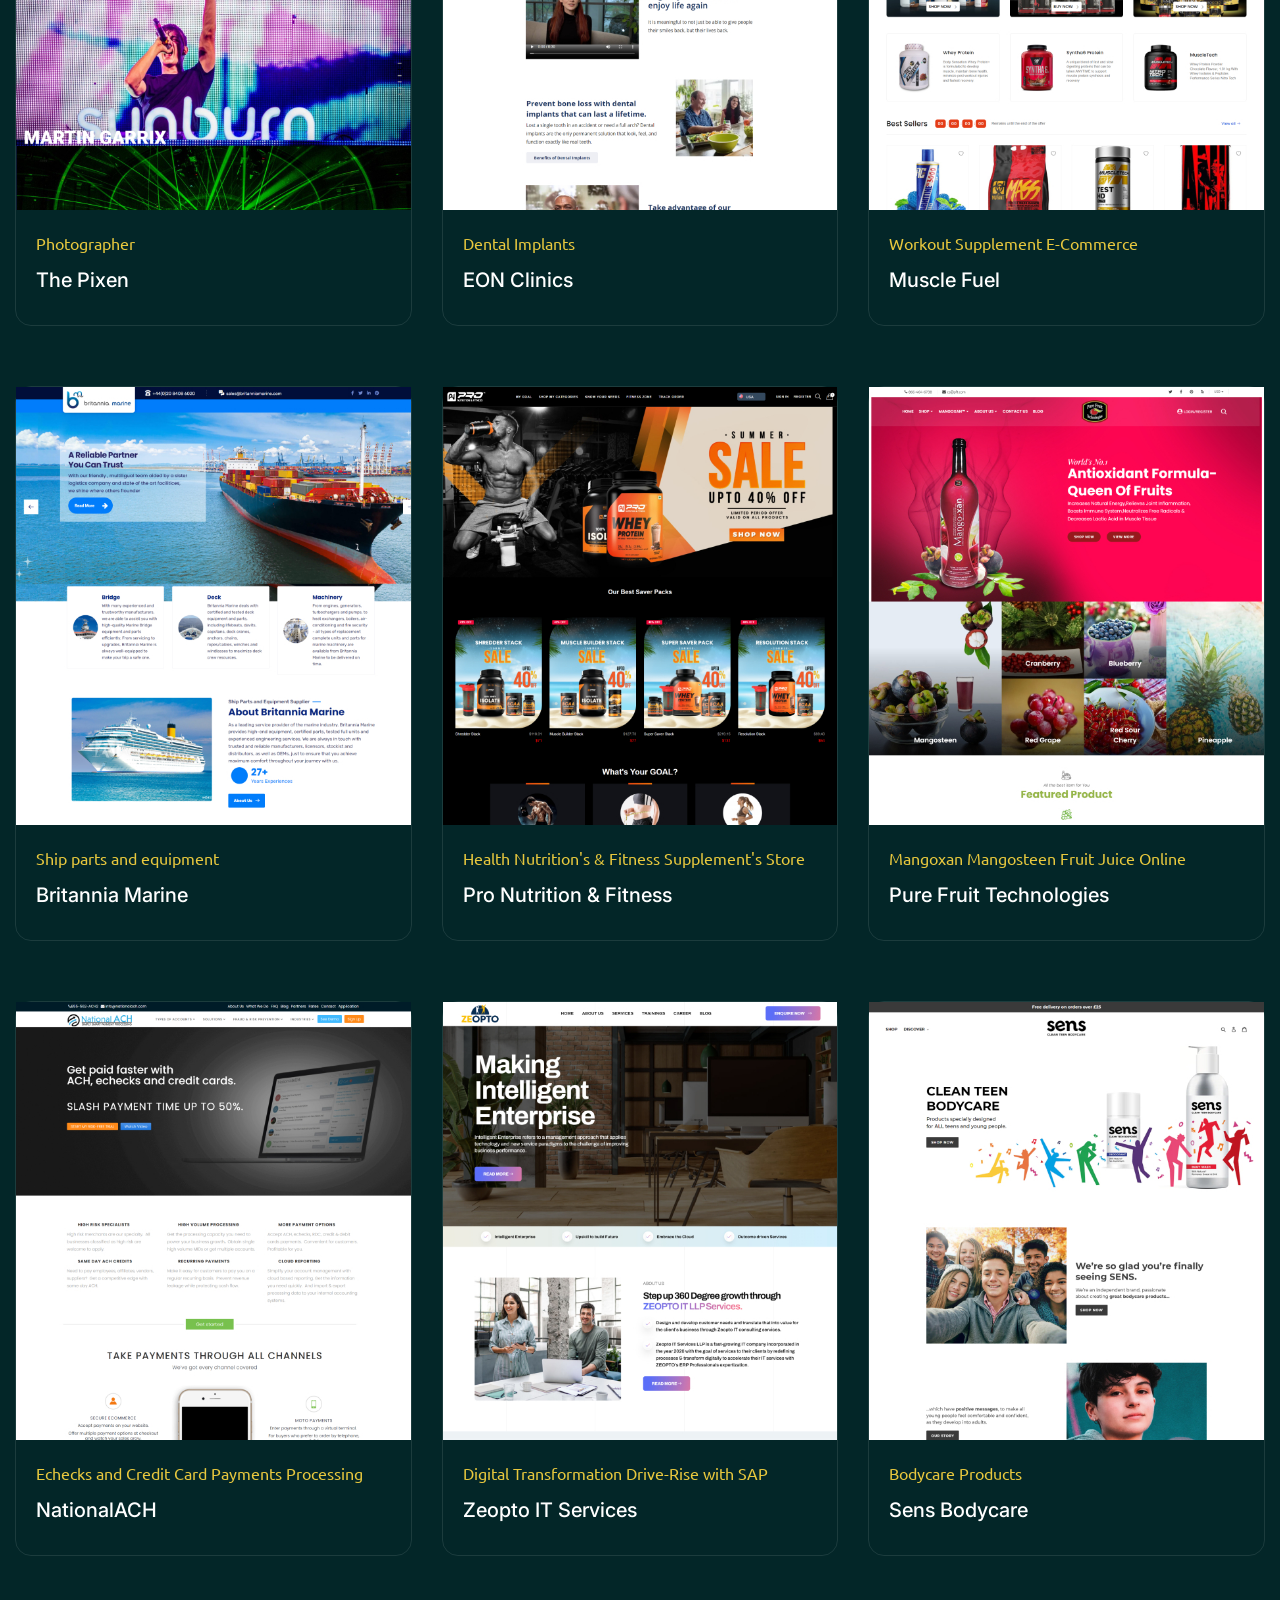
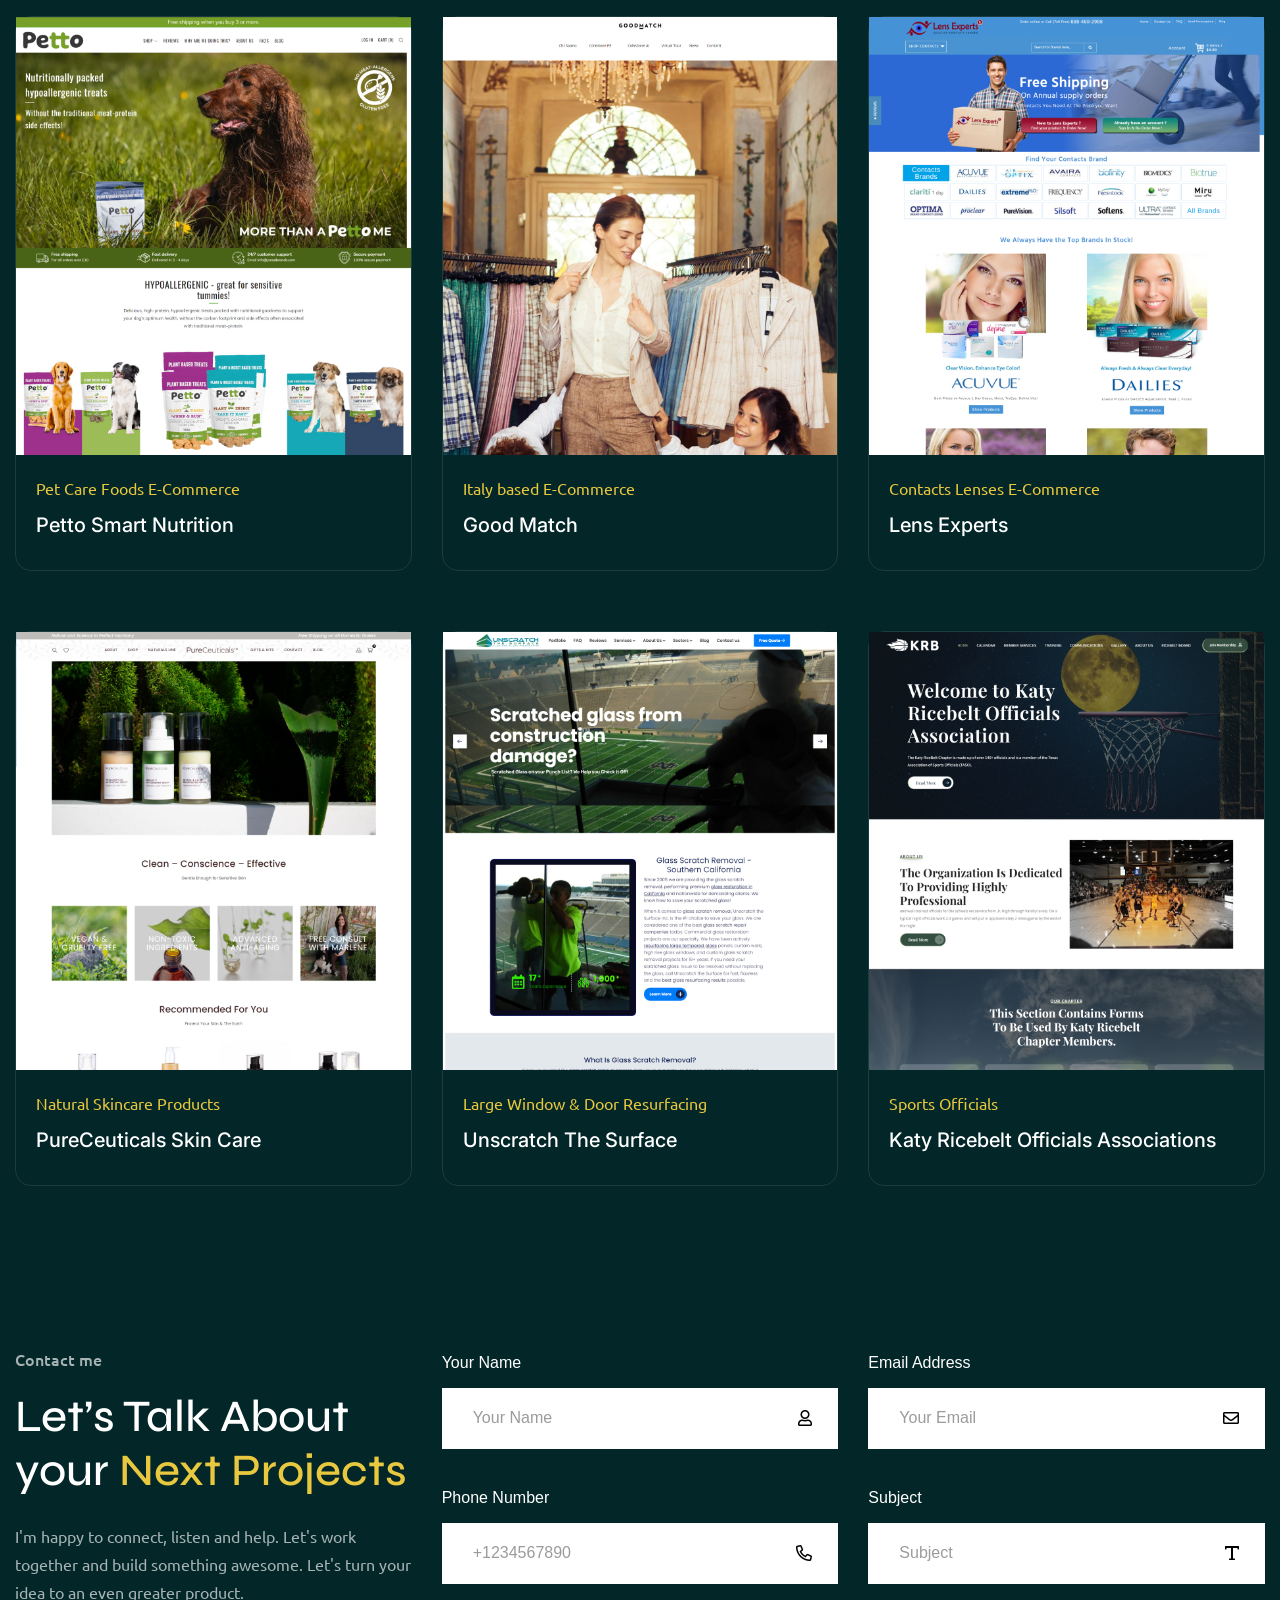
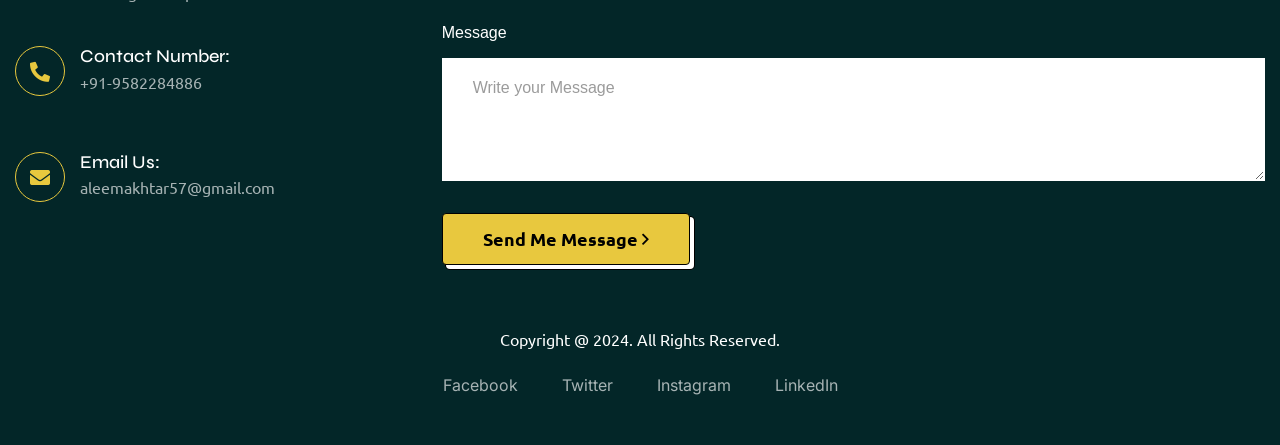
==== commit fe497bb2: "Update index.html" ====
--- a/index.html
+++ b/index.html
@@ -108,7 +108,7 @@
                     <!-- START HERO DESIGN AREA -->
                     <div class="hero-content rmb-25 wow fadeInUp delay-0-2s text-center">
                         <h2>Hi! 👋 My name is Aleem Akhtar</h2>
-                        <h1>Team Lead,UX / UX Developer, <span>Shopify, WordPress, React, Magento UI</span> Developer</h1>
+                        <h1>UX / UX, <span>Shopify, WordPress, React, Magento UI</span> Developer</h1>
                         <div class="dot-shape">
                             <img src="assets/images/shape/about-dot.png" alt="Shape" />
                         </div>
@@ -215,7 +215,7 @@
                                     </div>
                                     <div class="content">
                                         <span class="years">Sep 2017 - Present</span>
-                                        <h4>Senior UI/UX Developer</h4>
+                                        <h4>Team Lead</h4>
                                         <span class="company">EZ Commerce India (Narana Tech Pvt Ltd)</span>
                                     </div>
                                 </div>
